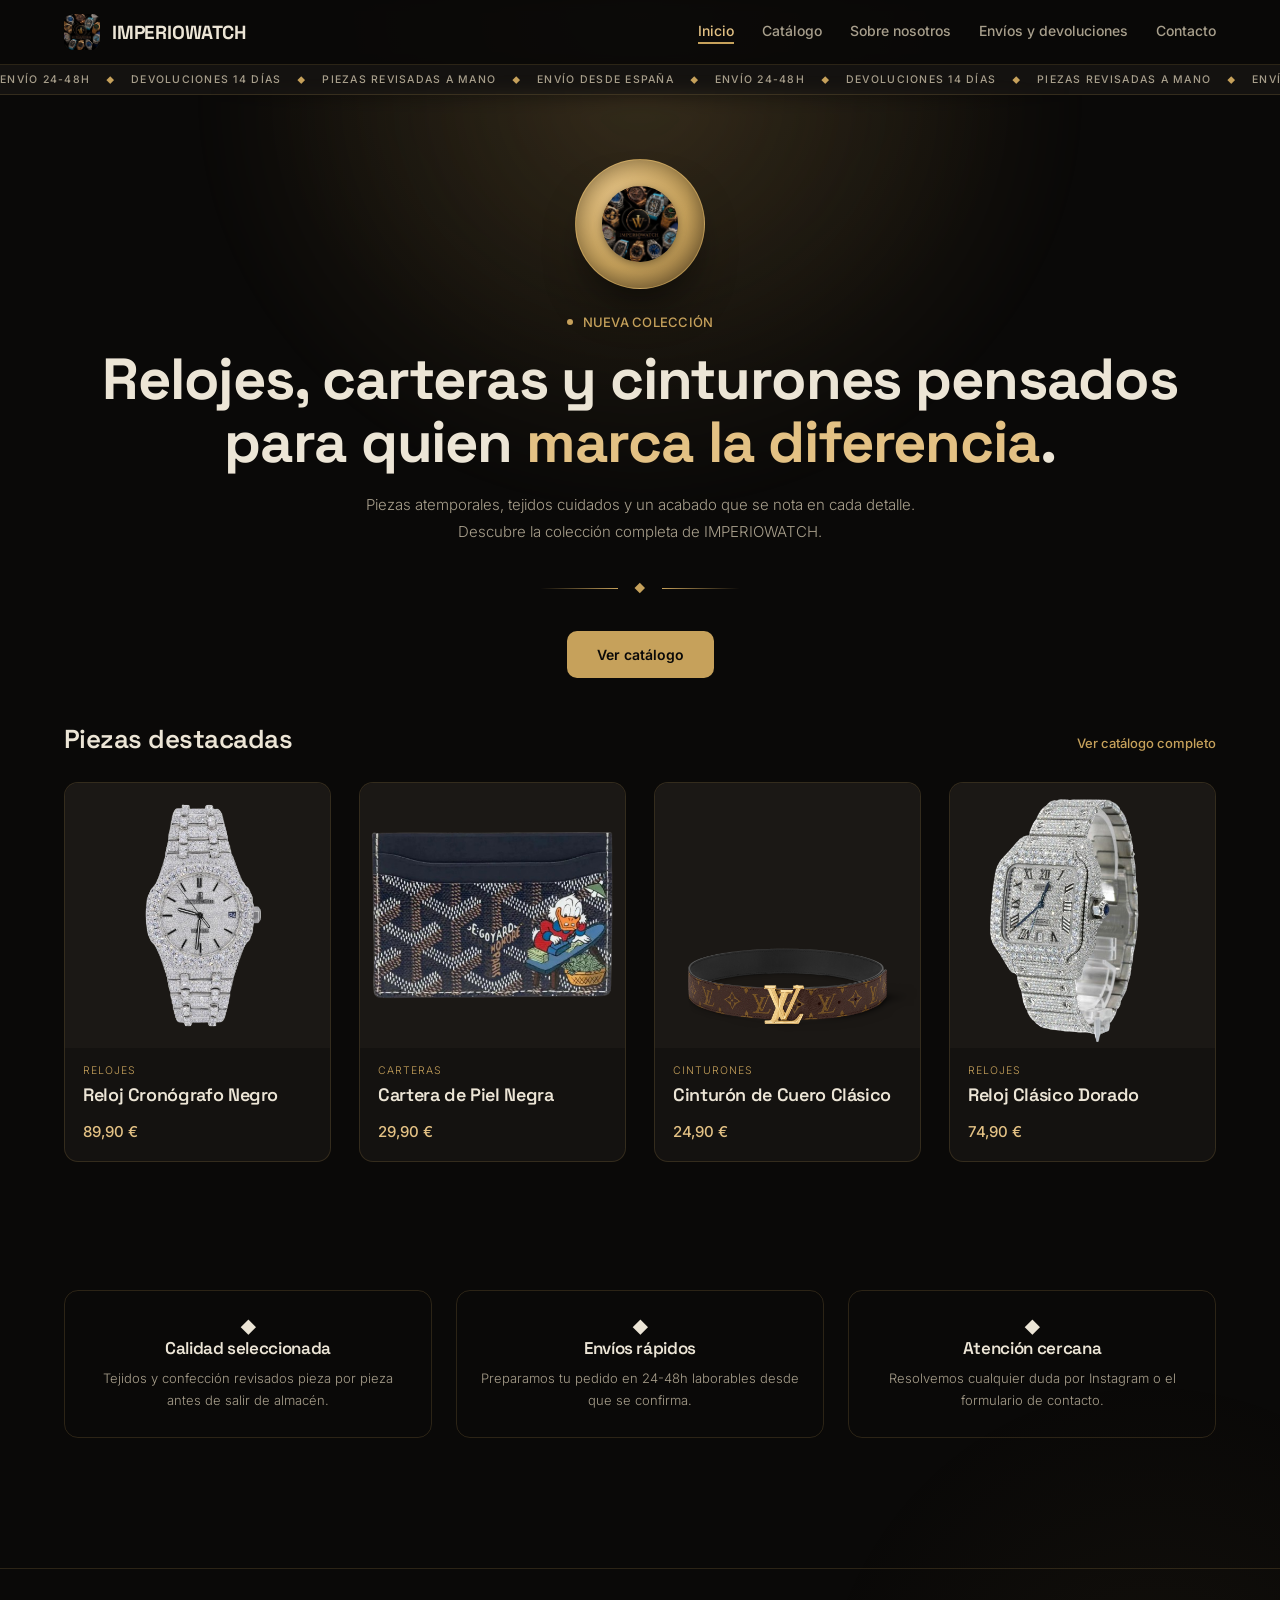
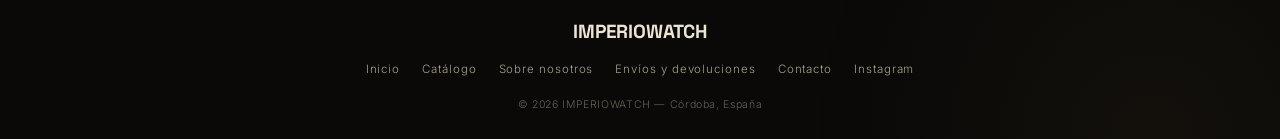
==== index.html @ 1da62429 "Add files via upload" ====
<!DOCTYPE html>
<html lang="es">
<head>
<meta charset="UTF-8">
<meta name="viewport" content="width=device-width, initial-scale=1.0">
<title>IMPERIOWATCH — Relojes, carteras y cinturones con carácter</title>
<link rel="preconnect" href="https://fonts.googleapis.com">
<link rel="preconnect" href="https://fonts.gstatic.com" crossorigin>
<meta name="description" content="IMPERIOWATCH — relojes, carteras y cinturones con carácter. Piezas atemporales y acabados cuidados, envío rápido desde España.">
<meta name="theme-color" content="#0a0908">
<link rel="icon" type="image/jpeg" href="assets/logo.jpeg">
<meta property="og:type" content="website">
<meta property="og:title" content="IMPERIOWATCH — Relojes, carteras y cinturones con carácter">
<meta property="og:description" content="IMPERIOWATCH — relojes, carteras y cinturones con carácter. Piezas atemporales y acabados cuidados, envío rápido desde España.">
<meta property="og:image" content="assets/logo.jpeg">
<meta property="og:locale" content="es_ES">
<link href="https://fonts.googleapis.com/css2?family=Space+Grotesk:wght@400;500;600;700&family=Inter:wght@300;400;500;600;700&display=swap" rel="stylesheet">
<link rel="stylesheet" href="css/style.css">
</head>
<body>

<div id="preloader">
  <div class="logo-intro">
    <div class="ring-wrap">
      <svg viewBox="0 0 100 100"><circle class="ring-bg" cx="50" cy="50" r="46.2"/><circle class="ring-draw" cx="50" cy="50" r="46.2"/></svg>
      <span class="mono">W</span>
    </div>
    <div class="word"><span style="animation-delay:1.00s">I</span><span style="animation-delay:1.03s">M</span><span style="animation-delay:1.07s">P</span><span style="animation-delay:1.10s">E</span><span style="animation-delay:1.14s">R</span><span style="animation-delay:1.17s">I</span><span style="animation-delay:1.21s">O</span><span class="sp"></span><span style="animation-delay:1.24s">W</span><span style="animation-delay:1.28s">A</span><span style="animation-delay:1.31s">T</span><span style="animation-delay:1.35s">C</span><span style="animation-delay:1.38s">H</span></div>
  </div>
  <img class="pl-mark" src="assets/logo.jpeg" alt="">
</div>
<div class="ambient-bg"></div>

<header class="site">
  <div class="nav-wrap">
    <a class="brand" href="index.html"><img src="assets/logo.jpeg" alt="IMPERIOWATCH">IMPERIOWATCH</a>
    <button class="nav-toggle" aria-label="Abrir menú" aria-expanded="false"><span class="bar"></span><span class="bar"></span><span class="bar"></span></button>
    <nav class="main-links">
      <a href="index.html" class="active">Inicio</a>
      <a href="catalogo.html">Catálogo</a>
      <a href="sobre-nosotros.html">Sobre nosotros</a>
      <a href="envios-devoluciones.html">Envíos y devoluciones</a>
      <a href="contacto.html">Contacto</a>
    </nav>
  </div>
</header>
<div class="ticker" aria-hidden="true">
  <div class="ticker-track">
    <span>ENVÍO 24-48H</span><span class="sep">◆</span><span>DEVOLUCIONES 14 DÍAS</span><span class="sep">◆</span><span>PIEZAS REVISADAS A MANO</span><span class="sep">◆</span><span>ENVÍO DESDE ESPAÑA</span><span class="sep">◆</span><span>ENVÍO 24-48H</span><span class="sep">◆</span><span>DEVOLUCIONES 14 DÍAS</span><span class="sep">◆</span><span>PIEZAS REVISADAS A MANO</span><span class="sep">◆</span><span>ENVÍO DESDE ESPAÑA</span><span class="sep">◆</span>
  </div>
</div>

<section class="page-head">
  <div class="hero-glow"></div>
  <div class="coin-stage" aria-hidden="true">
    <div class="coin3d">
      <div class="coin-edge"></div>
      <div class="coin-face coin-front"><img src="assets/logo.jpeg" alt=""></div>
      <div class="coin-face coin-back">◆</div>
    </div>
  </div>
  <span class="eyebrow"><span class="dot"></span>NUEVA COLECCIÓN</span>
  <h1>Relojes, carteras y cinturones pensados para quien <em>marca la diferencia</em>.</h1>
  <p>Piezas atemporales, tejidos cuidados y un acabado que se nota en cada detalle. Descubre la colección completa de IMPERIOWATCH.</p>
  <div class="divider"><div class="l"></div><span class="glyph">◆</span><div class="r"></div></div>
  <a class="btn" href="catalogo.html">Ver catálogo</a>
</section>

<section class="container reveal" style="padding-top:8px;padding-bottom:8px;">
  <div class="section-head">
    <h2>Piezas destacadas</h2>
    <a class="see-all" href="catalogo.html">Ver catálogo completo</a>
  </div>
  <div class="grid" id="grid-destacados"></div>
</section>

<section class="container reveal" style="padding-bottom:90px;">
  <div class="info-cards reveal-stagger">
    <div class="box" data-tilt>
      <div class="icon">◆</div>
      <h3>Calidad seleccionada</h3>
      <p>Tejidos y confección revisados pieza por pieza antes de salir de almacén.</p>
    </div>
    <div class="box" data-tilt>
      <div class="icon">◆</div>
      <h3>Envíos rápidos</h3>
      <p>Preparamos tu pedido en 24-48h laborables desde que se confirma.</p>
    </div>
    <div class="box" data-tilt>
      <div class="icon">◆</div>
      <h3>Atención cercana</h3>
      <p>Resolvemos cualquier duda por Instagram o el formulario de contacto.</p>
    </div>
  </div>
</section>

<footer class="site">
  <div class="f-logo">IMPERIOWATCH</div>
  <div class="f-links">
    <a href="index.html">Inicio</a>
    <a href="catalogo.html">Catálogo</a>
    <a href="sobre-nosotros.html">Sobre nosotros</a>
    <a href="envios-devoluciones.html">Envíos y devoluciones</a>
    <a href="contacto.html">Contacto</a>
    <a href="https://www.instagram.com/imperiowatchesp?igsi=MTRuZHB0anQzMjlsMQ==" target="_blank" rel="noopener">Instagram</a>
  </div>
  <div class="copyright">© 2026 IMPERIOWATCH — Córdoba, España</div>
</footer>

<script src="js/productos.js"></script>
<script src="js/site.js"></script>
</body>
</html>
---- css/style.css ----
:root{
  --void:#0a0908;
  --charcoal:#141210;
  --charcoal-2:#1b1815;
  --hairline:rgba(198,161,91,0.18);
  --bone:#ece5d6;
  --bone-dim:#a89f8c;
  --gold:#c6a15b;
  --gold-bright:#e3c184;
  --bronze:#7c5f31;
}

*{margin:0;padding:0;box-sizing:border-box;}

html{scrollbar-color:var(--bronze) var(--void); scrollbar-width:thin;}

body{
  background:var(--void);
  color:var(--bone);
  font-family:'Inter',sans-serif;
  font-weight:300;
  min-height:100vh;
}

::selection{background:var(--gold);color:var(--void);}
a{color:inherit;text-decoration:none;}
img{max-width:100%;display:block;}

::-webkit-scrollbar{width:9px;}
::-webkit-scrollbar-track{background:var(--void);}
::-webkit-scrollbar-thumb{background:var(--bronze);}
::-webkit-scrollbar-thumb:hover{background:var(--gold);}

h1,h2,h3{font-family:'Space Grotesk',sans-serif;font-weight:600;color:var(--bone);letter-spacing:-0.02em;}
h1 em, h2 em{font-style:normal;color:var(--gold-bright);}

/* ---------- HEADER ---------- */
header.site{
  position:sticky;
  top:0;
  z-index:50;
  background:rgba(10,9,8,0.92);
  backdrop-filter:blur(8px);
  border-bottom:1px solid var(--hairline);
}
.nav-wrap{
  max-width:1200px;
  margin:0 auto;
  display:flex;
  align-items:center;
  justify-content:space-between;
  padding:14px 24px;
  gap:24px;
}
.brand{
  display:flex;
  align-items:center;
  gap:12px;
  font-family:'Space Grotesk',sans-serif;
  font-weight:700;
  font-size:19px;
  letter-spacing:-0.01em;
  color:var(--bone);
}
.brand img{width:36px;height:36px;border-radius:8px;}
nav.main-links{
  display:flex;
  gap:28px;
}
nav.main-links a{
  font-size:14px;
  font-weight:500;
  color:var(--bone-dim);
  padding-bottom:3px;
  border-bottom:1px solid transparent;
  transition:color .25s, border-color .25s;
}
nav.main-links a:hover,
nav.main-links a.active{
  color:var(--gold-bright);
  border-color:var(--gold);
}
.nav-toggle{
  display:none;
  background:none;
  border:1px solid var(--hairline);
  border-radius:9px;
  width:40px;
  height:40px;
  padding:0;
  cursor:pointer;
  flex-direction:column;
  align-items:center;
  justify-content:center;
  gap:5px;
  transition:border-color .25s ease;
}
.nav-toggle:hover{border-color:var(--gold);}
.nav-toggle .bar{
  width:17px;
  height:1.5px;
  background:var(--gold);
  transition:transform .3s cubic-bezier(.2,.8,.3,1), opacity .2s ease;
}
.nav-toggle.open .bar:nth-child(1){transform:translateY(6.5px) rotate(45deg);}
.nav-toggle.open .bar:nth-child(2){opacity:0;}
.nav-toggle.open .bar:nth-child(3){transform:translateY(-6.5px) rotate(-45deg);}
@media (max-width:820px){
  nav.main-links{
    position:absolute;
    top:100%;left:0;right:0;
    background:var(--charcoal);
    flex-direction:column;
    padding:18px 24px;
    gap:16px;
    border-bottom:1px solid var(--hairline);
    display:none;
  }
  nav.main-links.open{display:flex;}
  .nav-toggle{display:flex;}
}

/* ---------- HERO / PAGE HEAD ---------- */
.page-head{
  max-width:1200px;
  margin:0 auto;
  padding:64px 24px 32px;
  text-align:center;
}
.page-head .eyebrow{
  display:inline-flex;
  align-items:center;
  gap:10px;
  font-size:13px;
  font-weight:500;
  letter-spacing:0.02em;
  color:var(--gold);
  margin-bottom:18px;
}
.eyebrow .dot{width:6px;height:6px;border-radius:50%;background:var(--gold);}
.page-head h1{font-size:clamp(34px,5.2vw,58px);line-height:1.08;font-weight:700;}
.page-head p{
  max-width:560px;
  margin:18px auto 0;
  color:var(--bone-dim);
  font-size:15px;
  line-height:1.8;
}

.divider{
  display:flex;
  align-items:center;
  gap:16px;
  margin:36px auto;
  max-width:200px;
}
.divider .l,.divider .r{flex:1;height:1px;}
.divider .l{background:linear-gradient(to left, var(--gold), transparent);}
.divider .r{background:linear-gradient(to right, var(--gold), transparent);}
.divider .glyph{color:var(--gold);font-size:11px;}

/* ---------- CONTAINER ---------- */
.container{max-width:1200px;margin:0 auto;padding:0 24px;}

/* ---------- SECTION HEAD ---------- */
.section-head{
  display:flex;
  align-items:baseline;
  justify-content:space-between;
  gap:16px;
  margin-bottom:26px;
}
.section-head h2{font-size:26px;}
.section-head .see-all{
  font-size:13px;
  font-weight:500;
  color:var(--gold);
  border-bottom:1px solid transparent;
  transition:border-color .25s ease, color .25s ease;
  white-space:nowrap;
}
.section-head .see-all:hover{border-color:var(--gold);color:var(--gold-bright);}
@media (max-width:480px){
  .section-head{flex-direction:column;align-items:flex-start;gap:6px;}
}

/* ---------- FILTER BAR ---------- */
.filters{
  display:flex;
  flex-wrap:wrap;
  gap:10px;
  justify-content:center;
  margin-bottom:44px;
}
.filters button{
  background:transparent;
  border:1px solid var(--hairline);
  color:var(--bone-dim);
  padding:9px 20px;
  border-radius:999px;
  font-size:13px;
  font-family:'Inter',sans-serif;
  font-weight:500;
  cursor:pointer;
  transition:all .25s ease;
}
.filters button:hover{border-color:var(--gold);color:var(--gold-bright);}
.filters button.active{background:var(--gold);border-color:var(--gold);color:var(--void);}

/* ---------- PRODUCT GRID ---------- */
.grid{
  display:grid;
  grid-template-columns:repeat(auto-fill,minmax(240px,1fr));
  gap:28px;
  padding-bottom:80px;
}
.card{
  position:relative;
  background:var(--charcoal);
  border:1px solid var(--hairline);
  border-radius:14px;
  overflow:hidden;
  transition:translate .3s ease, border-color .3s ease;
  display:flex;
  flex-direction:column;
}
.card:hover{translate:0 -4px;border-color:var(--gold);}
.card .thumb{
  width:100%;
  aspect-ratio:1/1;
  background:var(--charcoal-2);
  display:flex;
  align-items:center;
  justify-content:center;
  overflow:hidden;
}
.card .thumb img{width:100%;height:100%;object-fit:cover;}
.card .info{padding:16px 18px 20px;display:flex;flex-direction:column;gap:6px;flex:1;}
.card .cat{font-size:10.5px;letter-spacing:0.1em;color:var(--gold);text-transform:uppercase;}
.card h3{font-size:18px;font-weight:600;font-family:'Space Grotesk',sans-serif;}
.card .price{margin-top:auto;padding-top:10px;font-size:15px;color:var(--gold-bright);font-family:'Inter',sans-serif;font-weight:500;}

/* ---------- BUTTONS ---------- */
.btn{
  display:inline-block;
  background:var(--gold);
  color:var(--void);
  border:none;
  border-radius:10px;
  padding:15px 30px;
  font-size:14px;
  font-family:'Inter',sans-serif;
  font-weight:600;
  cursor:pointer;
  transition:background .3s ease;
}
.btn:hover{background:var(--gold-bright);}
.btn.outline{
  background:transparent;
  border:1px solid var(--gold);
  color:var(--gold-bright);
}
.btn.outline:hover{background:var(--gold);color:var(--void);}

/* ---------- PRODUCT DETAIL ---------- */
.product-view{
  display:grid;
  grid-template-columns:1fr 1fr;
  gap:56px;
  max-width:1100px;
  margin:0 auto;
  padding:40px 24px 90px;
}
.product-view .gallery-main{
  position:relative;
  aspect-ratio:1/1;
  background:var(--charcoal);
  border:1px solid var(--hairline);
  border-radius:16px;
  overflow:hidden;
}
.product-view .gallery-main img{width:100%;height:100%;object-fit:cover;}
.product-view .details .crumb{display:inline-block;font-size:12px;color:var(--bone-dim);margin-bottom:14px;transition:color .25s;}
.product-view .details .crumb:hover{color:var(--gold-bright);}
.product-view .details .cat{font-size:11px;letter-spacing:0.16em;color:var(--gold);text-transform:uppercase;}
.product-view .details h1{font-size:36px;margin-top:10px;font-weight:700;}
.product-view .details .price{font-size:24px;color:var(--gold-bright);margin:18px 0;font-family:'Inter',sans-serif;}
.product-view .details p.desc{color:var(--bone-dim);line-height:1.85;font-size:14.5px;margin-bottom:28px;}
.opt-row{margin-bottom:22px;}
.opt-row label{display:block;font-size:11px;letter-spacing:0.12em;color:var(--bone-dim);text-transform:uppercase;margin-bottom:10px;}
.opt-pills{display:flex;gap:10px;flex-wrap:wrap;}
.opt-pills span{
  border:1px solid var(--hairline);
  border-radius:8px;
  padding:8px 16px;
  font-size:13px;
  font-family:'Inter',sans-serif;
  cursor:pointer;
  transition:all .2s ease;
}
.opt-pills span:hover, .opt-pills span.sel{border-color:var(--gold);color:var(--gold-bright);}
@media (max-width:760px){
  .product-view{grid-template-columns:1fr;gap:32px;}
}

/* ---------- CONTENT PAGES (sobre-nosotros / envios) ---------- */
.content-page{
  max-width:760px;
  margin:0 auto;
  padding:10px 24px 90px;
}
.content-page h2{font-size:24px;margin:38px 0 14px;}
.content-page p{color:var(--bone-dim);line-height:1.9;font-size:15px;margin-bottom:14px;}
.content-page ul{color:var(--bone-dim);line-height:1.9;font-size:15px;padding-left:20px;margin-bottom:14px;}

.info-cards{
  display:grid;
  grid-template-columns:repeat(3,1fr);
  gap:24px;
  margin:40px 0;
}
.info-cards .box{
  border:1px solid var(--hairline);
  border-radius:14px;
  padding:26px 22px;
  text-align:center;
}
.info-cards .box h3{font-size:17px;margin-bottom:8px;font-family:'Space Grotesk',sans-serif;}
.info-cards .box p{font-size:13px;color:var(--bone-dim);line-height:1.7;margin:0;}
@media (max-width:700px){.info-cards{grid-template-columns:1fr;}}

/* ---------- CONTACT ---------- */
.contact-wrap{
  max-width:640px;
  margin:0 auto;
  padding:10px 24px 90px;
}
.contact-wrap form{display:flex;flex-direction:column;gap:16px;}
.contact-wrap input, .contact-wrap textarea{
  background:var(--charcoal);
  border:1px solid var(--hairline);
  border-radius:10px;
  color:var(--bone);
  padding:14px 16px;
  font-family:'Inter',sans-serif;
  font-size:14px;
  outline:none;
  resize:vertical;
}
.contact-wrap input:focus, .contact-wrap textarea:focus{border-color:var(--gold);}
.contact-wrap input::placeholder, .contact-wrap textarea::placeholder{color:var(--bone-dim);}
.contact-links{
  display:flex;
  gap:22px;
  margin-top:34px;
  justify-content:center;
  flex-wrap:wrap;
}
.contact-links a{
  font-size:13px;
  font-weight:500;
  color:var(--bone-dim);
  border:1px solid var(--hairline);
  border-radius:999px;
  padding:10px 22px;
  transition:all .25s ease;
}
.contact-links a:hover{border-color:var(--gold);color:var(--gold-bright);}

/* ---------- TICKER (franja de confianza) ---------- */
.ticker{
  overflow:hidden;
  background:var(--charcoal);
  border-bottom:1px solid var(--hairline);
  white-space:nowrap;
}
.ticker-track{
  display:inline-flex;
  align-items:center;
  gap:16px;
  padding:8px 0;
  width:max-content;
  animation:tickerScroll 26s linear infinite;
  will-change:transform;
}
.ticker-track span{
  font-size:10.5px;
  font-weight:500;
  letter-spacing:0.12em;
  color:var(--bone-dim);
  flex-shrink:0;
}
.ticker-track span.sep{
  color:var(--gold);
  font-size:8px;
}
@keyframes tickerScroll{to{transform:translateX(-50%);}}
@media (prefers-reduced-motion: reduce){
  .ticker-track{animation:none;}
}

/* ---------- FOOTER ---------- */
footer.site{
  border-top:1px solid var(--hairline);
  padding:50px 24px 28px;
  text-align:center;
}
footer.site .f-logo{
  font-family:'Space Grotesk',sans-serif;
  font-weight:700;
  font-size:19px;
  color:var(--bone);
  letter-spacing:-0.01em;
  margin-bottom:18px;
}
footer.site .f-links{
  display:flex;
  gap:22px;
  justify-content:center;
  flex-wrap:wrap;
  margin-bottom:22px;
}
footer.site .f-links a{
  font-size:11.5px;
  letter-spacing:0.08em;
  color:var(--bone-dim);
  transition:color .25s;
}
footer.site .f-links a:hover{color:var(--gold-bright);}
footer.site .copyright{font-size:10.5px;letter-spacing:0.06em;color:var(--bone-dim);opacity:0.6;}

@media (prefers-reduced-motion: reduce){
  *{animation-duration:0.01ms !important; transition-duration:0.01ms !important;}
}
a:focus-visible,button:focus-visible,input:focus-visible,textarea:focus-visible{
  outline:1.5px solid var(--gold);
  outline-offset:3px;
}

/* ================================================
   PREMIUM MOTION LAYER
   ================================================ */

html{scroll-behavior:smooth;}

/* ---- Preloader ---- */
#preloader{
  position:fixed;
  inset:0;
  z-index:999;
  background:var(--void);
  display:flex;
  align-items:center;
  justify-content:center;
  transition:opacity .7s ease, visibility .7s ease;
}
#preloader.hide{opacity:0;visibility:hidden;pointer-events:none;}
#preloader .pl-mark{
  width:64px;height:64px;
  border-radius:50%;
  opacity:0;
  animation:plIn .9s cubic-bezier(.16,.9,.22,1) forwards, plPulse 1.6s ease-in-out .9s infinite;
}
@keyframes plIn{to{opacity:1;transform:scale(1);}}
@keyframes plPulse{
  0%,100%{filter:drop-shadow(0 0 6px rgba(198,161,91,0.25));}
  50%{filter:drop-shadow(0 0 22px rgba(198,161,91,0.55));}
}

/* ---- Ambient background glow (site-wide, subtle, GPU cheap) ---- */
.ambient-bg{
  position:fixed;
  inset:0;
  z-index:0;
  pointer-events:none;
  background:
    radial-gradient(ellipse 55% 40% at 50% 0%, rgba(198,161,91,0.10), transparent 60%),
    radial-gradient(ellipse 45% 35% at 90% 100%, rgba(198,161,91,0.05), transparent 60%);
  animation:ambientBreathe 10s ease-in-out infinite;
}
@keyframes ambientBreathe{0%,100%{opacity:0.6;}50%{opacity:1;}}
body > *:not(.ambient-bg):not(#preloader){position:relative;z-index:1;}

/* ---- Scroll reveal ---- */
.reveal{
  opacity:0;
  transform:translateY(28px);
  transition:opacity .9s cubic-bezier(.16,.8,.24,1), transform .9s cubic-bezier(.16,.8,.24,1);
}
.reveal.in{opacity:1;transform:translateY(0);}
.reveal-stagger > *{
  opacity:0;
  transform:translateY(24px);
  transition:opacity .7s ease, transform .7s ease;
}
.reveal-stagger.in > *{opacity:1;transform:translateY(0);}

/* ---- Hero entrance (page-head) ---- */
.page-head .eyebrow{opacity:0;animation:fadeUpMotion .8s ease .1s forwards;}
.page-head h1{opacity:0;animation:fadeUpMotion .9s ease .28s forwards;}
.page-head p{opacity:0;animation:fadeUpMotion .9s ease .46s forwards;}
.page-head .divider{opacity:0;animation:fadeUpMotion .9s ease .62s forwards;}
.page-head .btn{opacity:0;animation:fadeUpMotion .9s ease .76s forwards;}
@keyframes fadeUpMotion{from{opacity:0;transform:translateY(18px);}to{opacity:1;transform:translateY(0);}}

.brand img{transition:transform .6s cubic-bezier(.16,.8,.3,1);}
.brand:hover img{transform:rotate(8deg) scale(1.06);}

/* ---- Magnetic / shine buttons ---- */
.btn{
  position:relative;
  overflow:hidden;
  transition:background .3s ease, transform .35s cubic-bezier(.2,.8,.3,1), box-shadow .35s ease;
}
.btn::before{
  content:'';
  position:absolute;
  top:0;left:-120%;
  width:60%;height:100%;
  background:linear-gradient(115deg, transparent, rgba(255,255,255,0.55), transparent);
  transform:skewX(-18deg);
  transition:left .65s ease;
}
.btn:hover::before{left:130%;}
.btn:hover{transform:translateY(-3px);box-shadow:0 12px 28px -8px rgba(198,161,91,0.45);}
.btn.outline:hover{box-shadow:0 12px 28px -10px rgba(198,161,91,0.3);}
.btn:active{transform:translateY(0);box-shadow:0 3px 10px -4px rgba(198,161,91,0.4);transition:transform .08s ease, box-shadow .08s ease;}

/* ---- Nav underline sweep ---- */
nav.main-links a{position:relative;}
nav.main-links a::after{
  content:'';
  position:absolute;
  left:0;bottom:-2px;
  width:0;height:1px;
  background:var(--gold);
  transition:width .35s cubic-bezier(.2,.8,.3,1);
}
nav.main-links a:hover::after,
nav.main-links a.active::after{width:100%;}

/* ---- Card lift + image zoom ---- */
.card{
  transition:translate .5s cubic-bezier(.16,.8,.24,1), transform .5s cubic-bezier(.16,.8,.24,1), border-color .4s ease, box-shadow .5s ease;
  opacity:0;
  translate:0 20px;
  animation:cardIn .6s cubic-bezier(.16,.8,.24,1) forwards;
}
@keyframes cardIn{to{opacity:1;translate:0 0;}}
.grid .card:nth-child(1){animation-delay:.05s;}
.grid .card:nth-child(2){animation-delay:.1s;}
.grid .card:nth-child(3){animation-delay:.15s;}
.grid .card:nth-child(4){animation-delay:.2s;}
.grid .card:nth-child(5){animation-delay:.25s;}
.grid .card:nth-child(6){animation-delay:.3s;}
.grid .card:nth-child(n+7){animation-delay:.35s;}
.card:hover{
  translate:0 -8px;
  border-color:var(--gold);
  box-shadow:0 24px 48px -20px rgba(0,0,0,0.6), 0 0 0 1px rgba(198,161,91,0.15);
}
.card .thumb{overflow:hidden;}
.card .thumb img{transition:transform .7s cubic-bezier(.16,.8,.24,1), filter .5s ease;}
.card:hover .thumb img{transform:scale(1.08);filter:brightness(1.05);}
.card h3 a{transition:color .3s ease;}
.card:hover h3 a{color:var(--gold-bright);}

/* ---- Filter buttons ---- */
.filters button{transition:all .3s cubic-bezier(.2,.8,.3,1), transform .2s ease;}
.filters button:active{transform:scale(0.94);}
.filters button.active{box-shadow:0 6px 18px -6px rgba(198,161,91,0.5);}

/* ---- Product detail entrance ---- */
.product-view .gallery-main{
  opacity:0;scale:0.96;
  animation:zoomIn .8s cubic-bezier(.16,.8,.24,1) forwards;
}
.product-view .gallery-main img{transition:transform .8s cubic-bezier(.16,.8,.24,1);}
.product-view .gallery-main:hover img{transform:scale(1.06);}
.product-view .details > *{opacity:0;transform:translateY(16px);animation:fadeUpMotion .7s ease forwards;}
.product-view .details .cat{animation-delay:.15s;}
.product-view .details h1{animation-delay:.25s;}
.product-view .details .price{animation-delay:.35s;}
.product-view .details .desc{animation-delay:.45s;}
.product-view .details .opt-row{animation-delay:.55s;}
.product-view .details .btn{animation-delay:.65s;}
@keyframes zoomIn{from{opacity:0;scale:0.96;}to{opacity:1;scale:1;}}

.opt-pills span{transition:all .25s cubic-bezier(.2,.8,.3,1);}
.opt-pills span:hover{transform:translateY(-2px);}

/* ---- Info card hover ---- */
.info-cards .box{position:relative;transition:translate .45s cubic-bezier(.16,.8,.24,1), border-color .35s ease, background .35s ease;}
.info-cards .box:hover{translate:0 -6px;border-color:var(--gold);background:var(--charcoal);}
.info-cards .box .icon{transition:transform .5s cubic-bezier(.34,1.4,.64,1);}
.info-cards .box:hover .icon{transform:scale(1.2) rotate(10deg);}

/* ---- Footer link hover ---- */
footer.site .f-links a{position:relative;}
footer.site .f-links a::after{
  content:'';position:absolute;left:0;bottom:-3px;width:0;height:1px;background:var(--gold-bright);
  transition:width .3s ease;
}
footer.site .f-links a:hover::after{width:100%;}

@media (prefers-reduced-motion: reduce){
  html{scroll-behavior:auto;}
  #preloader{display:none;}
  .reveal, .reveal-stagger > *, .page-head *, .product-view *{opacity:1 !important;transform:none !important;animation:none !important;}
}

/* ================================================
   LOGO INTRO (animated brand mark, first visit)
   ================================================ */
#preloader.full-intro .pl-mark{display:none;}
.logo-intro{
  display:flex;
  flex-direction:column;
  align-items:center;
  gap:22px;
}
.logo-intro .ring-wrap{
  position:relative;
  width:104px;
  height:104px;
  display:flex;
  align-items:center;
  justify-content:center;
}
.logo-intro svg{position:absolute;inset:0;width:100%;height:100%;overflow:visible;}
.logo-intro .ring-bg{
  fill:none;
  stroke:var(--hairline);
  stroke-width:1.5;
}
.logo-intro .ring-draw{
  fill:none;
  stroke:var(--gold);
  stroke-width:1.5;
  stroke-linecap:round;
  stroke-dasharray:290;
  stroke-dashoffset:290;
  transform-origin:50% 50%;
  transform:rotate(-90deg);
  animation:ringDraw 1.3s cubic-bezier(.4,0,.2,1) .15s forwards;
  filter:drop-shadow(0 0 6px rgba(198,161,91,0.5));
}
@keyframes ringDraw{to{stroke-dashoffset:0;}}
.logo-intro .mono{
  font-family:'Space Grotesk',sans-serif;
  font-weight:700;
  font-size:34px;
  color:var(--gold-bright);
  opacity:0;
  letter-spacing:-0.02em;
  animation:monoIn .7s cubic-bezier(.16,.8,.24,1) .9s forwards;
}
@keyframes monoIn{from{opacity:0;transform:scale(.6);}to{opacity:1;transform:scale(1);}}
.logo-intro .word{
  display:flex;
  font-family:'Space Grotesk',sans-serif;
  font-weight:600;
  font-size:15px;
  letter-spacing:0.28em;
  color:var(--bone);
}
.logo-intro .word span{
  opacity:0;
  transform:translateY(10px);
  animation:letterIn .5s ease forwards;
}
.logo-intro .word span.sp{letter-spacing:0.28em;width:8px;}
#preloader.hide .logo-intro{transition:opacity .4s ease;opacity:0;}

/* ---- Quick preloader (returning navigation within session) ---- */
#preloader.quick .logo-intro{display:none;}
#preloader.quick .pl-mark{display:block;}

/* ---- Preloader silencioso en navegación interna (sin parpadeo de logo) ---- */
#preloader.skip{transition:opacity .18s ease, visibility .18s ease;}
#preloader.skip .logo-intro,
#preloader.skip .pl-mark{display:none;}

/* ---- Cross-page fade transition ---- */
body.page-leaving{
  animation:pageLeave .32s ease forwards;
}
@keyframes pageLeave{to{opacity:0;transform:translateY(-6px);}}
body{animation:pageEnter .45s cubic-bezier(.16,.8,.24,1) both;}
@keyframes pageEnter{from{opacity:0;transform:translateY(10px) scale(.99);}to{opacity:1;transform:translateY(0) scale(1);}}

@media (prefers-reduced-motion: reduce){
  .logo-intro *{animation:none !important;opacity:1 !important;transform:none !important;}
  body{animation:none !important;}
}

/* ================================================
   CAPA 3D — medallón giratorio + tilt interactivo
   ================================================ */

/* ---- Medallón 3D del hero (momento destacado, único) ---- */
.coin-stage{
  width:130px;
  height:130px;
  margin:0 auto 20px;
  perspective:1000px;
}
.coin3d{
  position:relative;
  width:100%;
  height:100%;
  transform-style:preserve-3d;
  animation:coinSpin 11s linear infinite, coinBob 4.5s ease-in-out infinite;
}
.coin-face{
  position:absolute;
  inset:0;
  border-radius:50%;
  display:flex;
  align-items:center;
  justify-content:center;
  backface-visibility:hidden;
  border:1px solid rgba(198,161,91,0.5);
  box-shadow:0 26px 46px -18px rgba(0,0,0,0.75), inset 0 0 22px rgba(0,0,0,0.4);
}
.coin-front{background:radial-gradient(circle at 34% 30%, var(--gold-bright), var(--gold) 55%, var(--bronze) 100%);}
.coin-front img{
  width:60%;
  height:60%;
  object-fit:cover;
  border-radius:50%;
  box-shadow:inset 0 0 0 2px rgba(10,9,8,0.5), 0 2px 8px rgba(0,0,0,0.4);
}
.coin-back{
  background:radial-gradient(circle at 65% 68%, var(--gold-bright), var(--bronze) 72%);
  transform:rotateY(180deg);
  font-size:30px;
  color:var(--void);
  opacity:0.75;
}
.coin-edge{
  position:absolute;
  inset:7%;
  border-radius:50%;
  transform:translateZ(-5px);
  background:conic-gradient(from 0deg, var(--bronze), var(--gold), var(--gold-bright), var(--gold), var(--bronze), var(--gold), var(--gold-bright), var(--bronze));
  filter:blur(0.4px);
}
@keyframes coinSpin{to{transform:rotateY(360deg);}}
@keyframes coinBob{0%,100%{translate:0 0;}50%{translate:0 -9px;}}
@media (max-width:600px){.coin-stage{width:98px;height:98px;margin-bottom:14px;}}

/* ---- Tilt 3D interactivo (se activa con el puntero via JS) ---- */
[data-tilt]{
  --rx:0deg;
  --ry:0deg;
  --mx:50%;
  --my:50%;
}
.card[data-tilt]{
  transform:perspective(900px) rotateX(var(--rx)) rotateY(var(--ry));
}
.card[data-tilt].tilting{transition:transform .08s linear;}
.card[data-tilt]::after{
  content:'';
  position:absolute;
  inset:0;
  background:radial-gradient(circle at var(--mx) var(--my), rgba(255,255,255,0.14), transparent 45%);
  opacity:0;
  transition:opacity .3s ease;
  pointer-events:none;
  z-index:2;
}
.card[data-tilt].tilting::after{opacity:1;}

.info-cards .box[data-tilt]{
  transform:perspective(800px) rotateX(var(--rx)) rotateY(var(--ry));
}
.info-cards .box[data-tilt].tilting{transition:transform .08s linear;}

.product-view .gallery-main[data-tilt]{
  transform:perspective(1000px) rotateX(var(--rx)) rotateY(var(--ry));
}
.product-view .gallery-main[data-tilt].tilting{transition:transform .08s linear;}
.product-view .gallery-main[data-tilt]::after{
  content:'';
  position:absolute;
  inset:0;
  background:radial-gradient(circle at var(--mx) var(--my), rgba(255,255,255,0.12), transparent 50%);
  opacity:0;
  transition:opacity .3s ease;
  pointer-events:none;
}
.product-view .gallery-main[data-tilt].tilting::after{opacity:1;}

@media (hover:none){
  .coin3d{animation-play-state:running;}
}
@media (prefers-reduced-motion: reduce){
  .coin3d{animation:none;}
  [data-tilt]{transform:none !important;}
}

/* ---- Hero visual polish (home) ---- */
.hero-glow{
  position:absolute;
  left:50%;top:0;
  transform:translateX(-50%);
  width:min(900px,90vw);
  height:420px;
  pointer-events:none;
  z-index:-1;
  background:radial-gradient(ellipse at 50% 0%, rgba(198,161,91,0.16), transparent 70%);
  filter:blur(10px);
}
.page-head{position:relative;}
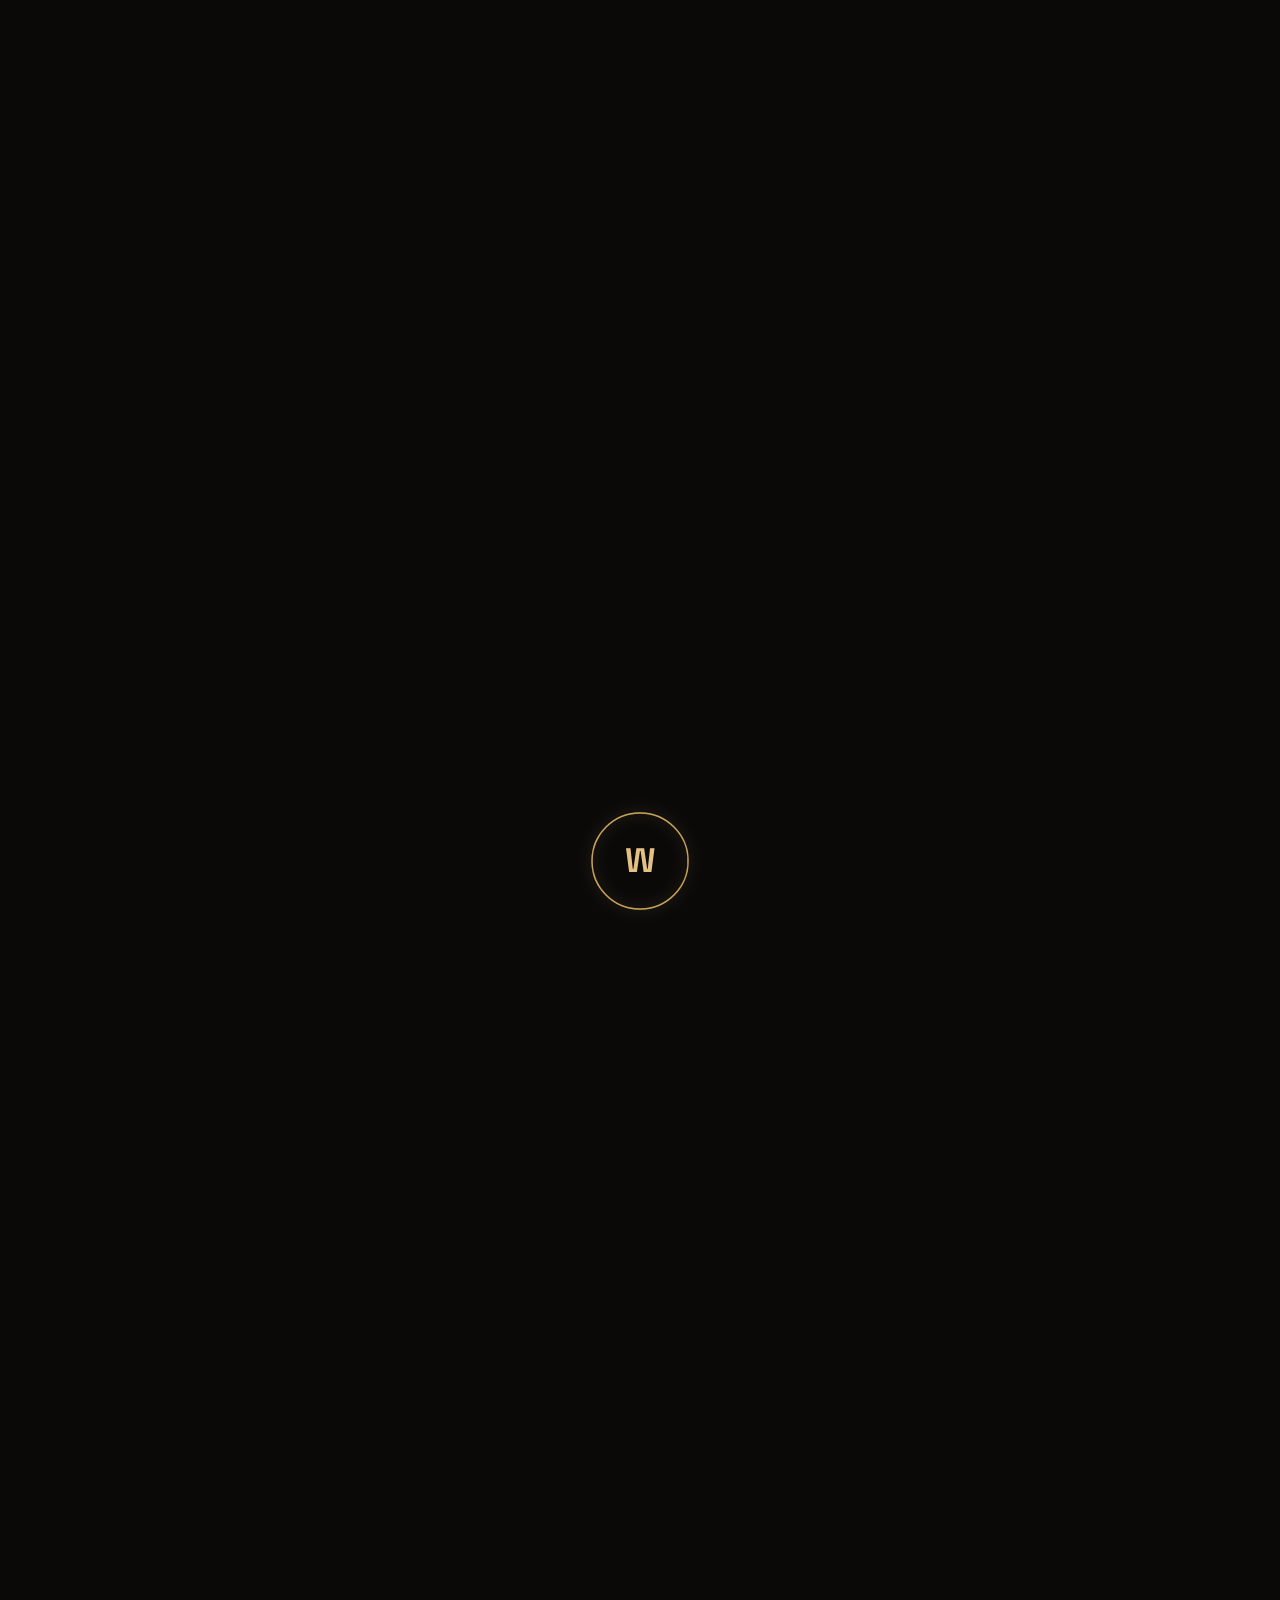
==== commit f96ed0c7: "Update index.html" ====
--- a/index.html
+++ b/index.html
@@ -3,15 +3,15 @@
 <head>
 <meta charset="UTF-8">
 <meta name="viewport" content="width=device-width, initial-scale=1.0">
-<title>IMPERIOWATCH — Relojes, carteras y cinturones con carácter</title>
+<title>IMPERIOWATCH — Accesorios con carácter</title>
 <link rel="preconnect" href="https://fonts.googleapis.com">
 <link rel="preconnect" href="https://fonts.gstatic.com" crossorigin>
-<meta name="description" content="IMPERIOWATCH — relojes, carteras y cinturones con carácter. Piezas atemporales y acabados cuidados, envío rápido desde España.">
+<meta name="description" content="IMPERIOWATCH — Accesorios con carácter. Piezas atemporales y acabados cuidados, envío rápido desde España.">
 <meta name="theme-color" content="#0a0908">
 <link rel="icon" type="image/jpeg" href="assets/logo.jpeg">
 <meta property="og:type" content="website">
-<meta property="og:title" content="IMPERIOWATCH — Relojes, carteras y cinturones con carácter">
-<meta property="og:description" content="IMPERIOWATCH — relojes, carteras y cinturones con carácter. Piezas atemporales y acabados cuidados, envío rápido desde España.">
+<meta property="og:title" content="IMPERIOWATCH — Accesorios con carácter">
+<meta property="og:description" content="IMPERIOWATCH — Accesorios con carácter. Piezas atemporales y acabados cuidados, envío rápido desde España.">
 <meta property="og:image" content="assets/logo.jpeg">
 <meta property="og:locale" content="es_ES">
 <link href="https://fonts.googleapis.com/css2?family=Space+Grotesk:wght@400;500;600;700&family=Inter:wght@300;400;500;600;700&display=swap" rel="stylesheet">
@@ -60,7 +60,7 @@
     </div>
   </div>
   <span class="eyebrow"><span class="dot"></span>NUEVA COLECCIÓN</span>
-  <h1>Relojes, carteras y cinturones pensados para quien <em>marca la diferencia</em>.</h1>
+  <h1>Accesorios pensados para quien <em>marca la diferencia</em>.</h1>
   <p>Piezas atemporales, tejidos cuidados y un acabado que se nota en cada detalle. Descubre la colección completa de IMPERIOWATCH.</p>
   <div class="divider"><div class="l"></div><span class="glyph">◆</span><div class="r"></div></div>
   <a class="btn" href="catalogo.html">Ver catálogo</a>
--- a/css/style.css
+++ b/css/style.css
@@ -479,7 +479,7 @@
   animation:ambientBreathe 10s ease-in-out infinite;
 }
 @keyframes ambientBreathe{0%,100%{opacity:0.6;}50%{opacity:1;}}
-body > *:not(.ambient-bg):not(#preloader){position:relative;z-index:1;}
+body > *:not(.ambient-bg):not(#preloader):not(header.site){position:relative;z-index:1;}
 
 /* ---- Scroll reveal ---- */
 .reveal{
@@ -814,3 +814,47 @@
   filter:blur(10px);
 }
 .page-head{position:relative;}
+
+/* ================= FASE 1 — PEDIDO / INSTAGRAM ================= */
+.purchase-box{margin-top:28px;display:flex;flex-direction:column;gap:11px;max-width:440px;}
+.purchase-note{font-size:11px;letter-spacing:.08em;text-transform:uppercase;color:var(--bone-dim);display:flex;align-items:center;gap:8px;margin-bottom:4px;}
+.purchase-dot{width:7px;height:7px;border-radius:50%;background:var(--gold);box-shadow:0 0 12px rgba(198,161,91,.45);}
+.instagram-btn{display:flex;align-items:center;justify-content:center;gap:12px;background:var(--gold);color:#0b0907;border-color:var(--gold);font-weight:700;}
+.instagram-btn span{font-size:17px;line-height:1;}
+.instagram-btn:hover{color:#0b0907;}
+.order-page{max-width:1180px;margin:0 auto;padding:105px 28px 100px;}
+.order-head{max-width:760px;margin-bottom:46px;}
+.order-head h1{font-size:clamp(40px,6vw,72px);line-height:1;margin:14px 0 18px;}
+.order-head p{color:var(--bone-dim);font-size:15px;line-height:1.8;max-width:650px;}
+.order-layout{display:grid;grid-template-columns:minmax(300px,.82fr) minmax(420px,1.18fr);gap:24px;align-items:start;}
+.order-card{border:1px solid rgba(198,161,91,.18);background:rgba(16,13,11,.74);padding:30px;box-shadow:0 18px 60px rgba(0,0,0,.18);}
+.order-product-info{display:grid;grid-template-columns:110px 1fr;gap:20px;align-items:center;margin:20px 0 26px;}
+.order-product-info img{width:110px;height:125px;object-fit:cover;border:1px solid rgba(198,161,91,.18);background:#151210;}
+.order-product-info .cat{font-size:10px;letter-spacing:.14em;color:var(--gold);text-transform:uppercase;}
+.order-product-info h2{font-size:22px;margin:7px 0 7px;}
+.order-product-info p{font-size:13px;color:var(--bone-dim);margin:0 0 12px;}
+.order-product-info strong{font-size:19px;color:var(--gold-bright);}
+.cod-box{border-top:1px solid rgba(198,161,91,.18);padding-top:20px;display:flex;flex-direction:column;gap:7px;}
+.cod-box strong{font-size:14px;}
+.cod-box span{font-size:12px;color:var(--bone-dim);line-height:1.6;}
+.order-form{display:flex;flex-direction:column;gap:20px;}
+.form-grid{display:grid;grid-template-columns:1fr 1fr;gap:16px;}
+.order-form label{display:flex;flex-direction:column;gap:8px;color:var(--bone-dim);font-size:11px;letter-spacing:.08em;text-transform:uppercase;}
+.order-form label.full{grid-column:1/-1;}
+.order-form input{width:100%;box-sizing:border-box;border:1px solid rgba(198,161,91,.18);background:#0e0c0a;color:var(--bone);padding:13px 14px;font:500 14px 'Inter',sans-serif;outline:none;transition:border-color .25s,box-shadow .25s;}
+.order-form input:focus{border-color:var(--gold);box-shadow:0 0 0 3px rgba(198,161,91,.08);}
+.check-line{flex-direction:row!important;align-items:flex-start;gap:10px!important;text-transform:none!important;letter-spacing:0!important;line-height:1.5;font-size:12px!important;}
+.check-line input{width:16px;height:16px;margin-top:1px;accent-color:var(--gold);flex:0 0 auto;}
+.form-error{margin:-7px 0 0;color:#e4a6a6;font-size:12px;min-height:16px;}
+.form-help{margin:0;color:var(--bone-dim);font-size:11px;line-height:1.65;text-align:center;}
+.order-form .btn{width:100%;box-sizing:border-box;}
+.order-success{text-align:center;padding:20px 10px 8px;}
+.order-success[hidden]{display:none;}
+.success-icon{width:54px;height:54px;border:1px solid var(--gold);border-radius:50%;display:grid;place-items:center;margin:0 auto 22px;color:var(--gold-bright);font-size:24px;}
+.order-success h2{font-size:32px;margin:12px 0;}
+.order-success p{color:var(--bone-dim);line-height:1.75;font-size:13px;max-width:520px;margin:0 auto 24px;}
+.order-success .btn{width:100%;box-sizing:border-box;margin-top:10px;}
+@media(max-width:820px){.order-layout{grid-template-columns:1fr}.order-page{padding-top:80px}.order-card{padding:24px}}
+@media(max-width:560px){.form-grid{grid-template-columns:1fr}.order-form label.full{grid-column:auto}.order-product-info{grid-template-columns:88px 1fr}.order-product-info img{width:88px;height:105px}.order-head{margin-bottom:32px}}
+
+.payment-banner{max-width:780px;margin:0 auto 50px;padding:28px;border:1px solid rgba(198,161,91,.18);background:rgba(16,13,11,.58);}.payment-banner h2{font-size:28px;margin:12px 0 8px}.payment-banner p{color:var(--bone-dim);line-height:1.7;font-size:14px;margin:0}
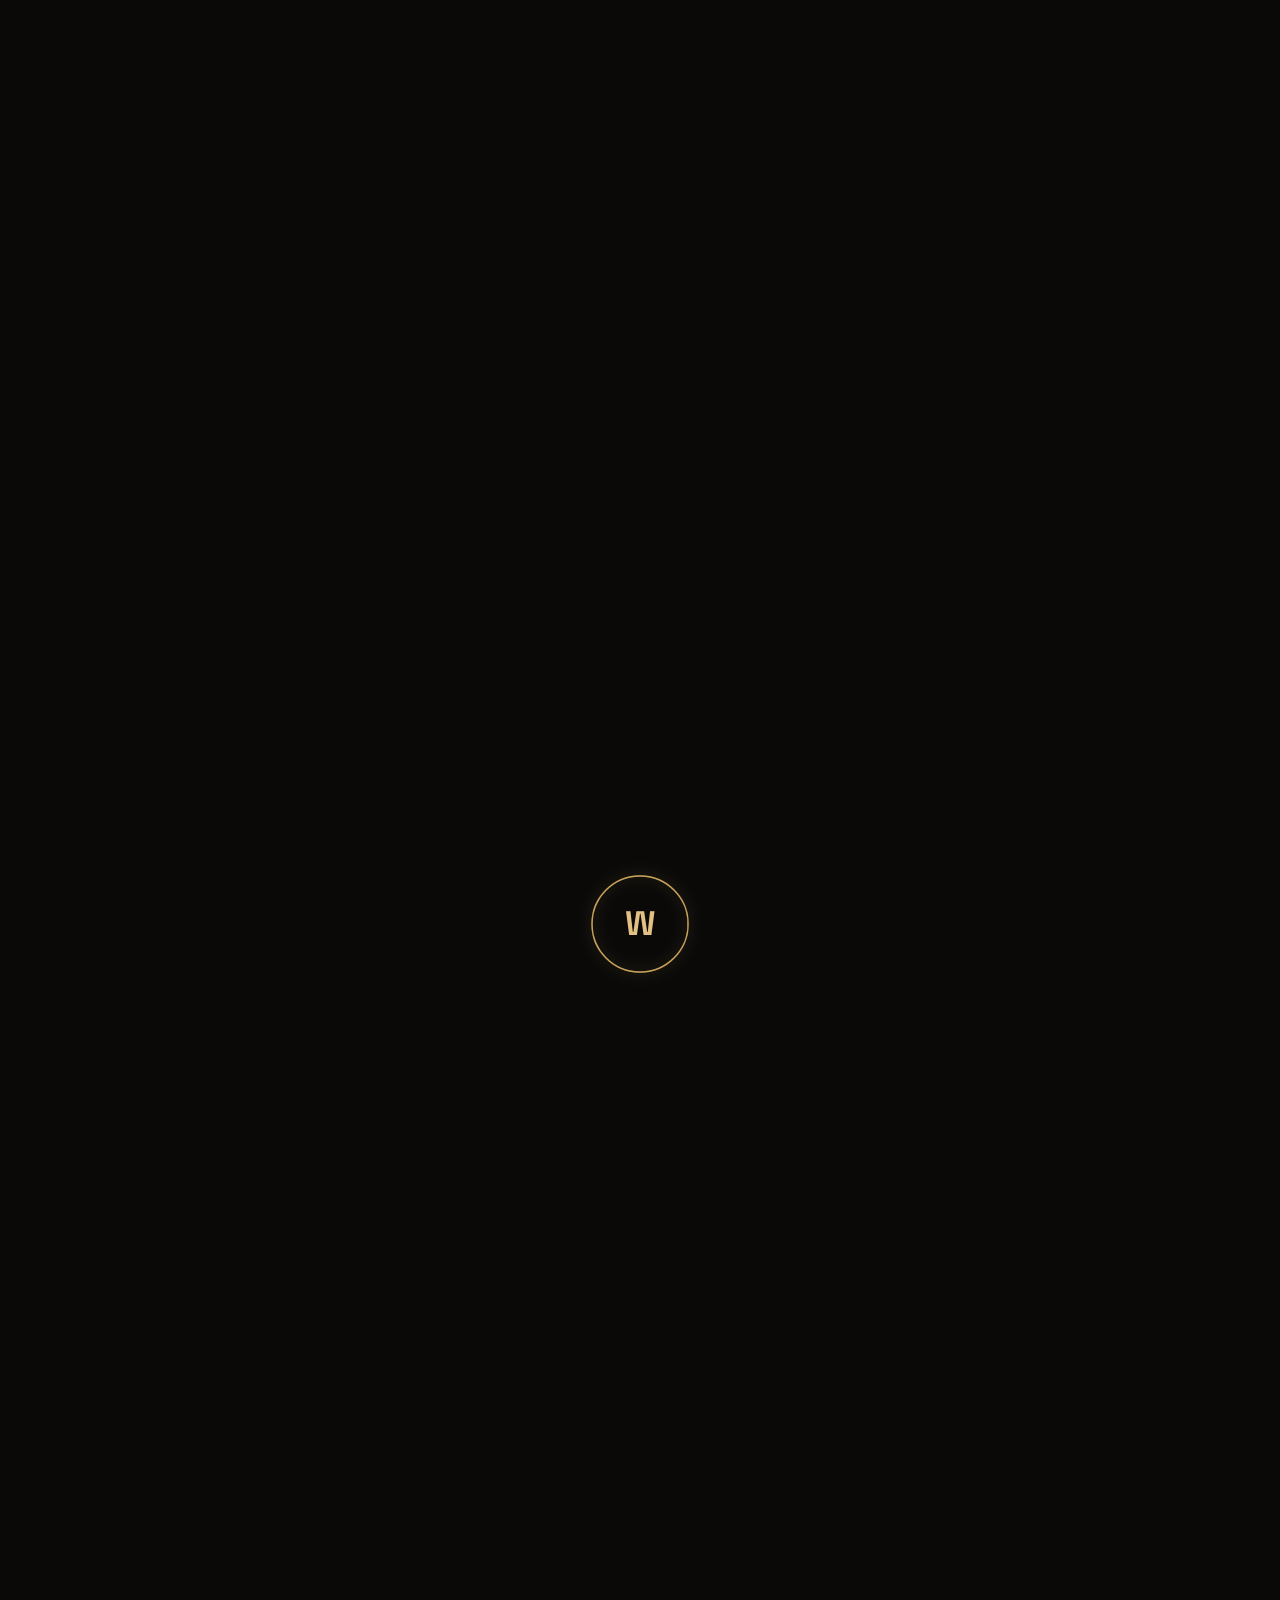
==== commit 79cf1ee1: "Add files via upload" ====
--- a/index.html
+++ b/index.html
@@ -61,7 +61,13 @@
   </div>
   <span class="eyebrow"><span class="dot"></span>NUEVA COLECCIÓN</span>
   <h1>Accesorios pensados para quien <em>marca la diferencia</em>.</h1>
-  <p>Piezas atemporales, tejidos cuidados y un acabado que se nota en cada detalle. Descubre la colección completa de IMPERIOWATCH.</p>
+  <p>Lanzamos nuestras piezas en cantidades limitadas y en momentos concretos. 
+    Cada drop está pensado para ofrecer productos exclusivos, evitando que estén disponibles de forma permanente.
+    Cuando se agota un drop, puede que no vuelva. Por eso, cada lanzamiento es una oportunidad única para conseguir una pieza de IMPERIOWATCH.
+  </p>
+  <p>
+    Descubre la colección completa aquí abajo.
+  </p>
   <div class="divider"><div class="l"></div><span class="glyph">◆</span><div class="r"></div></div>
   <a class="btn" href="catalogo.html">Ver catálogo</a>
 </section>
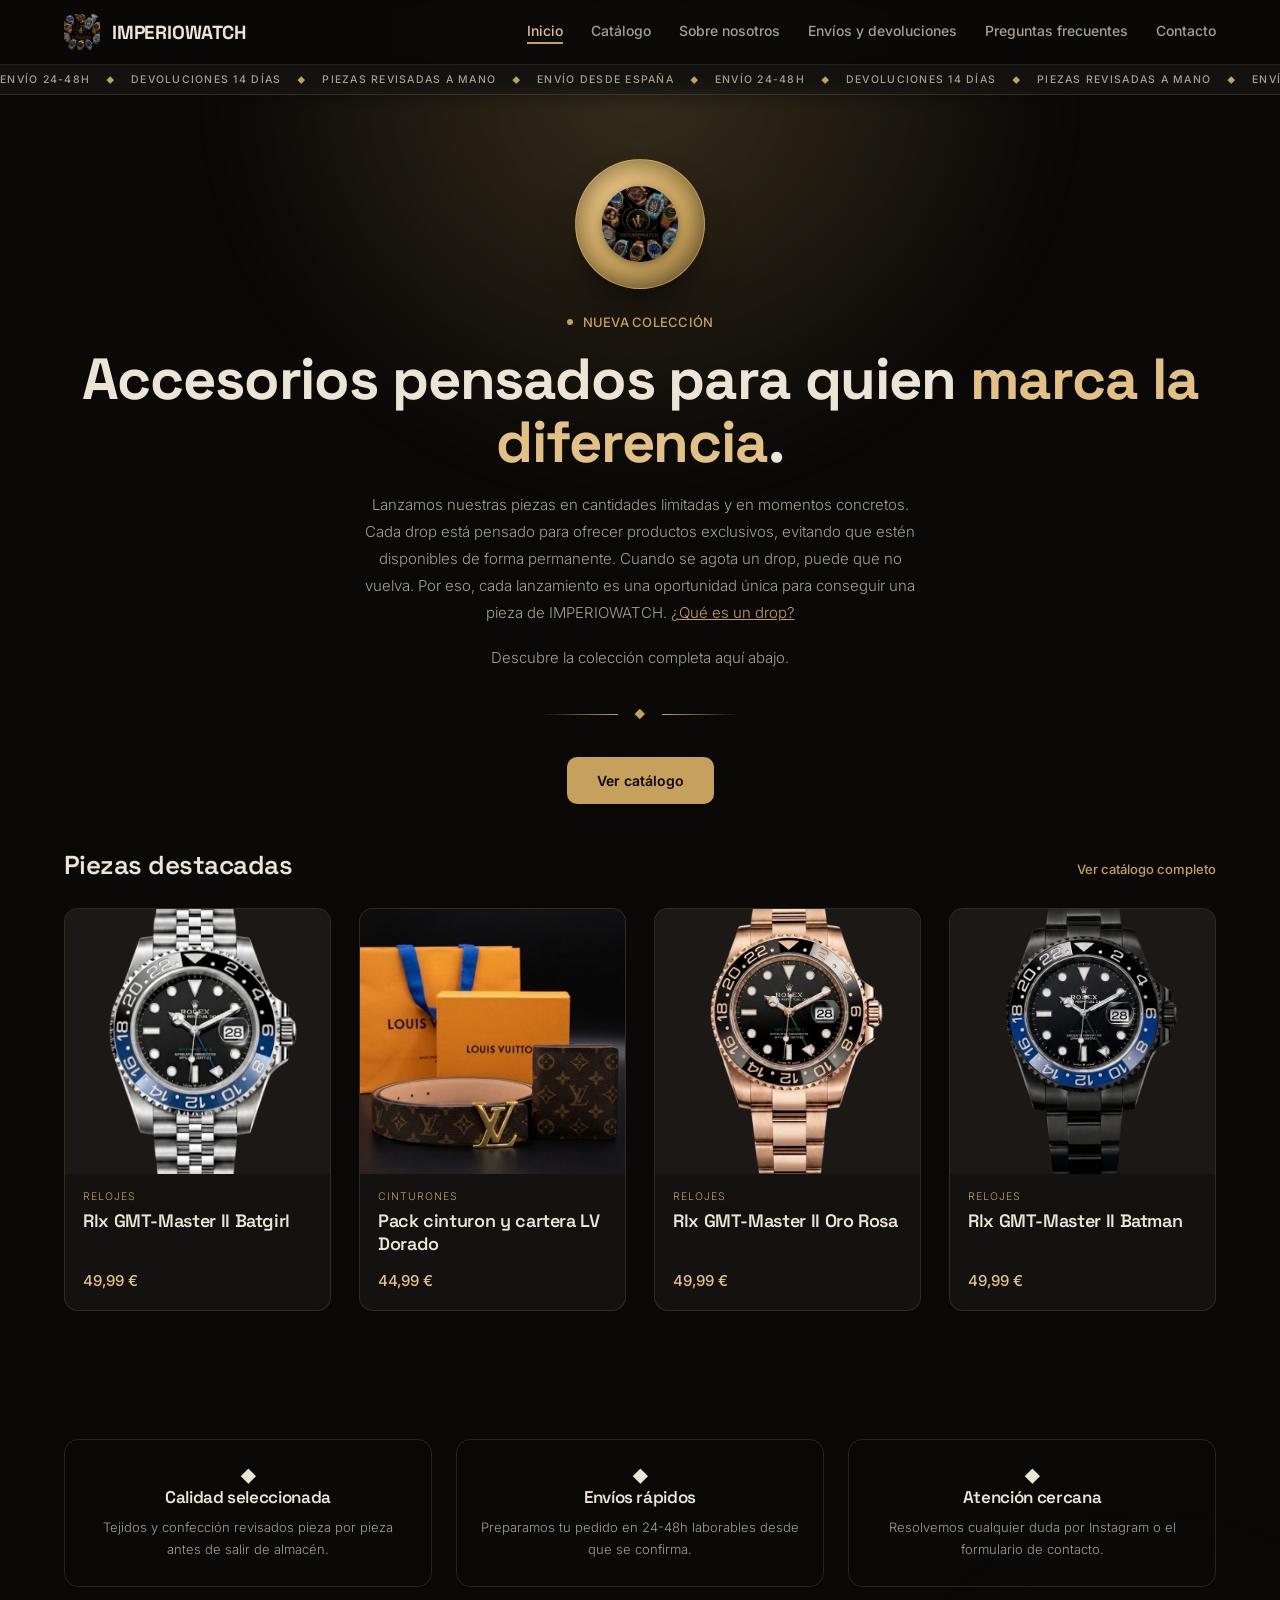
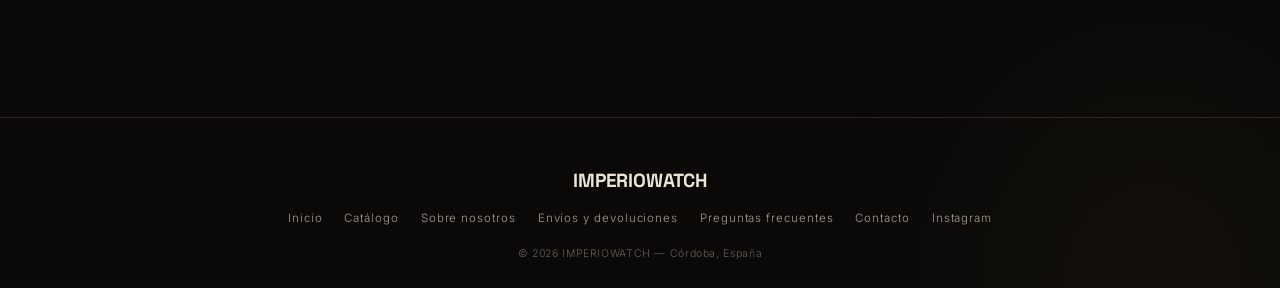
==== commit fbb15830: "Add files via upload" ====
--- a/index.html
+++ b/index.html
@@ -40,6 +40,7 @@
       <a href="catalogo.html">Catálogo</a>
       <a href="sobre-nosotros.html">Sobre nosotros</a>
       <a href="envios-devoluciones.html">Envíos y devoluciones</a>
+      <a href="preguntas-frecuentes.html">Preguntas frecuentes</a>
       <a href="contacto.html">Contacto</a>
     </nav>
   </div>
@@ -64,6 +65,7 @@
   <p>Lanzamos nuestras piezas en cantidades limitadas y en momentos concretos. 
     Cada drop está pensado para ofrecer productos exclusivos, evitando que estén disponibles de forma permanente.
     Cuando se agota un drop, puede que no vuelva. Por eso, cada lanzamiento es una oportunidad única para conseguir una pieza de IMPERIOWATCH.
+    <a href="preguntas-frecuentes.html#que-es-un-drop" style="color:#c6a15b;text-decoration:underline;">¿Qué es un drop?</a>
   </p>
   <p>
     Descubre la colección completa aquí abajo.
@@ -107,6 +109,7 @@
     <a href="catalogo.html">Catálogo</a>
     <a href="sobre-nosotros.html">Sobre nosotros</a>
     <a href="envios-devoluciones.html">Envíos y devoluciones</a>
+      <a href="preguntas-frecuentes.html">Preguntas frecuentes</a>
     <a href="contacto.html">Contacto</a>
     <a href="https://www.instagram.com/imperiowatchesp?igsi=MTRuZHB0anQzMjlsMQ==" target="_blank" rel="noopener">Instagram</a>
   </div>
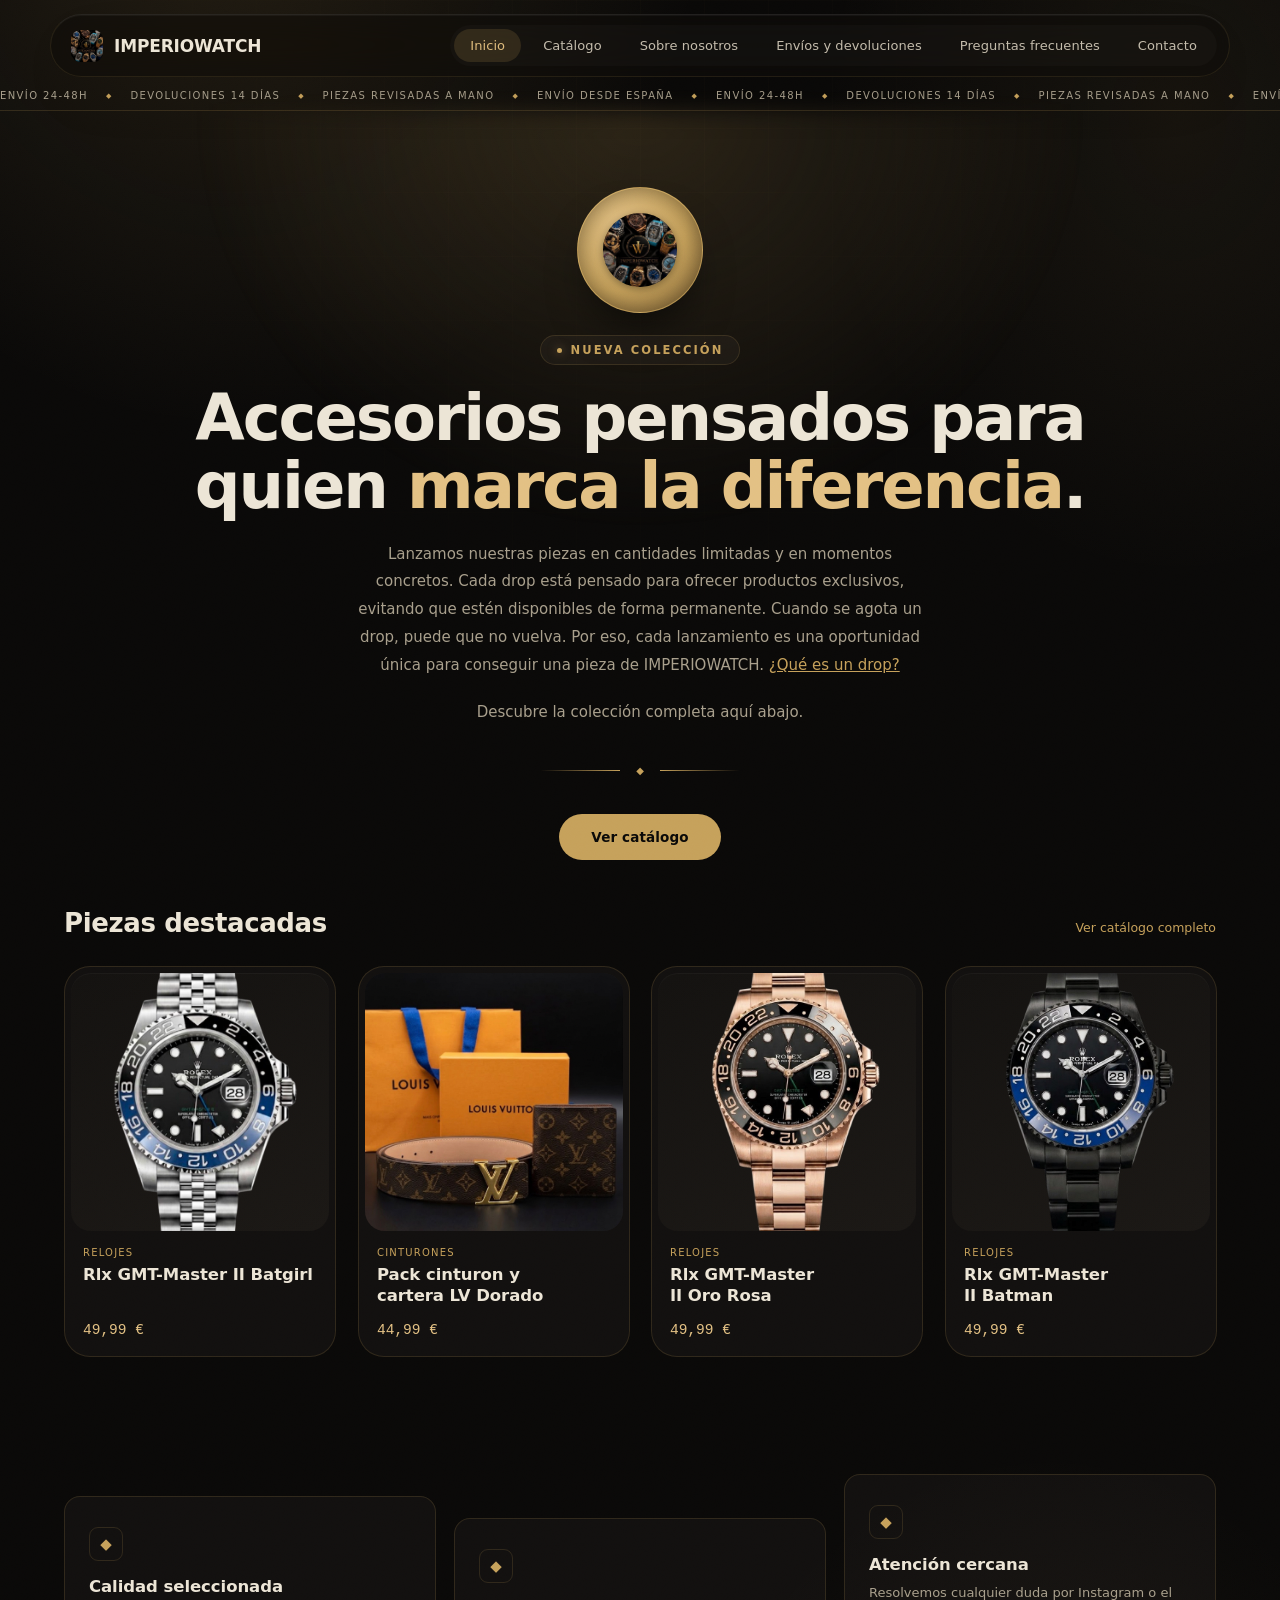
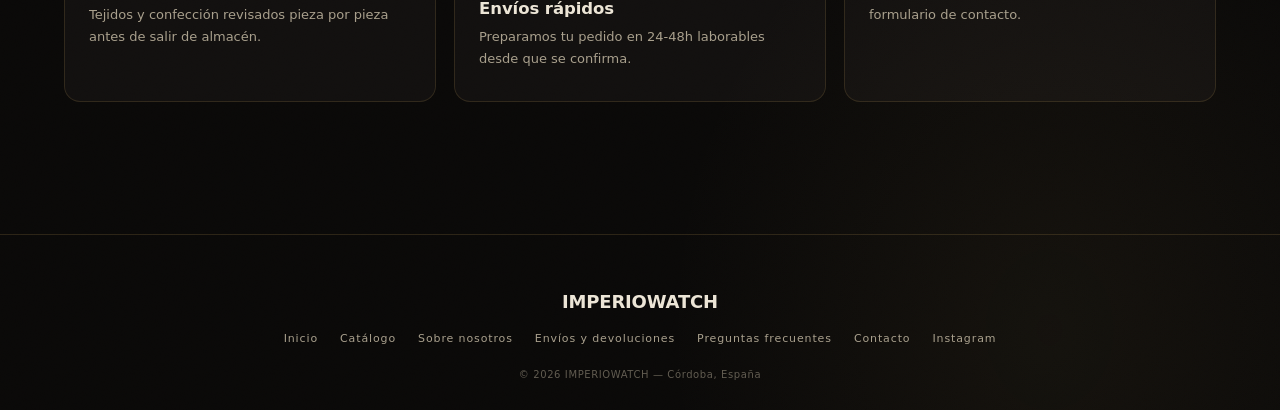
==== commit c173f6ee: "Add files via upload" ====
--- a/index.html
+++ b/index.html
@@ -4,8 +4,6 @@
 <meta charset="UTF-8">
 <meta name="viewport" content="width=device-width, initial-scale=1.0">
 <title>IMPERIOWATCH — Accesorios con carácter</title>
-<link rel="preconnect" href="https://fonts.googleapis.com">
-<link rel="preconnect" href="https://fonts.gstatic.com" crossorigin>
 <meta name="description" content="IMPERIOWATCH — Accesorios con carácter. Piezas atemporales y acabados cuidados, envío rápido desde España.">
 <meta name="theme-color" content="#0a0908">
 <link rel="icon" type="image/jpeg" href="assets/logo.jpeg">
@@ -14,7 +12,6 @@
 <meta property="og:description" content="IMPERIOWATCH — Accesorios con carácter. Piezas atemporales y acabados cuidados, envío rápido desde España.">
 <meta property="og:image" content="assets/logo.jpeg">
 <meta property="og:locale" content="es_ES">
-<link href="https://fonts.googleapis.com/css2?family=Space+Grotesk:wght@400;500;600;700&family=Inter:wght@300;400;500;600;700&display=swap" rel="stylesheet">
 <link rel="stylesheet" href="css/style.css">
 </head>
 <body>
@@ -30,6 +27,7 @@
   <img class="pl-mark" src="assets/logo.jpeg" alt="">
 </div>
 <div class="ambient-bg"></div>
+<div class="grain"></div>
 
 <header class="site">
   <div class="nav-wrap">
--- a/css/style.css
+++ b/css/style.css
@@ -1,4 +1,10 @@
+/* ==================================================================
+   IMPERIOWATCH — sistema visual
+   Paleta original conservada · tipografía y componentes rediseñados
+   ================================================================== */
+
 :root{
+  /* ---- paleta base (heredada) ---- */
   --void:#0a0908;
   --charcoal:#141210;
   --charcoal-2:#1b1815;
@@ -8,840 +14,531 @@
   --gold:#c6a15b;
   --gold-bright:#e3c184;
   --bronze:#7c5f31;
+
+  /* ---- superficies de cristal / profundidad ---- */
+  --glass:rgba(236,229,214,0.035);
+  --glass-strong:rgba(236,229,214,0.06);
+  --glass-border:rgba(198,161,91,0.16);
+  --glass-border-strong:rgba(198,161,91,0.34);
+  --shadow-1:0 1px 0 rgba(255,255,255,0.04) inset, 0 24px 60px -30px rgba(0,0,0,0.75);
+  --glow-gold:0 0 0 1px rgba(198,161,91,0.18), 0 18px 50px -18px rgba(198,161,91,0.35);
+
+  /* ---- ritmo / radios ---- */
+  --r-lg:26px;
+  --r-md:16px;
+  --r-sm:10px;
+
+  /* ---- easing (curvas con carácter, no lineales) ---- */
+  --ease-out: cubic-bezier(0.16, 1, 0.3, 1);
+  --ease-in-out: cubic-bezier(0.77, 0, 0.175, 1);
+  --ease-spring: cubic-bezier(0.34, 1.42, 0.4, 1);
+
+  /* ---- tipografía del sistema (Apple: usar la fuente de la plataforma) ---- */
+  --font-display: -apple-system, BlinkMacSystemFont, 'SF Pro Display', system-ui, 'Segoe UI', Roboto, sans-serif;
+  --font-body: -apple-system, BlinkMacSystemFont, 'SF Pro Text', system-ui, 'Segoe UI', Roboto, sans-serif;
+  --font-mono: ui-monospace, 'SF Mono', 'Cascadia Code', Menlo, Monaco, Consolas, monospace;
 }
 
 *{margin:0;padding:0;box-sizing:border-box;}
-
-html{scrollbar-color:var(--bronze) var(--void); scrollbar-width:thin;}
+html{scrollbar-color:var(--bronze) var(--void); scrollbar-width:thin; scroll-behavior:smooth;}
 
 body{
   background:var(--void);
   color:var(--bone);
-  font-family:'Inter',sans-serif;
+  font-family:var(--font-body);
   font-weight:300;
+  font-size:15px;
   min-height:100vh;
+  overflow-x:hidden;
 }
 
 ::selection{background:var(--gold);color:var(--void);}
 a{color:inherit;text-decoration:none;}
 img{max-width:100%;display:block;}
+button{font-family:inherit;}
 
 ::-webkit-scrollbar{width:9px;}
 ::-webkit-scrollbar-track{background:var(--void);}
 ::-webkit-scrollbar-thumb{background:var(--bronze);}
 ::-webkit-scrollbar-thumb:hover{background:var(--gold);}
 
-h1,h2,h3{font-family:'Space Grotesk',sans-serif;font-weight:600;color:var(--bone);letter-spacing:-0.02em;}
-h1 em, h2 em{font-style:normal;color:var(--gold-bright);}
-
-/* ---------- HEADER ---------- */
+h1,h2,h3{font-family:var(--font-display);font-weight:600;color:var(--bone);letter-spacing:-0.012em;text-wrap:balance;}
+/* seguimiento óptico: cuanto más grande el texto, más negativo el tracking; el cuerpo se queda cerca de 0 */
+.page-head h1, .order-head h1{letter-spacing:-0.032em;}
+.product-view .details h1{letter-spacing:-0.024em;}
+.section-head h2, .payment-banner h2, .content-page h2{letter-spacing:-0.014em;}
+.card h3, .info-cards .box h3, .order-product-info h2{letter-spacing:-0.004em;}
+h1 em, h2 em{font-style:normal;color:var(--gold-bright);position:relative;}
+.mono, .price, .card .price{font-family:var(--font-mono);font-variant-numeric:tabular-nums;}
+
+a:focus-visible,button:focus-visible,input:focus-visible,textarea:focus-visible{
+  outline:1.5px solid var(--gold);
+  outline-offset:3px;
+}
+
+/* ================================================
+   TEXTURA / PROFUNDIDAD DE FONDO
+   ================================================ */
+.grain{
+  position:fixed;inset:0;z-index:2;pointer-events:none;opacity:0.035;mix-blend-mode:overlay;
+  background-image:url("data:image/svg+xml,%3Csvg xmlns='http://www.w3.org/2000/svg' width='140' height='140'%3E%3Cfilter id='n'%3E%3CfeTurbulence type='fractalNoise' baseFrequency='0.9' numOctaves='2' stitchTiles='stitch'/%3E%3C/filter%3E%3Crect width='100%25' height='100%25' filter='url(%23n)'/%3E%3C/svg%3E");
+}
+.ambient-bg{
+  position:fixed;inset:0;z-index:0;pointer-events:none;
+  background:
+    radial-gradient(ellipse 60% 44% at 18% -6%, rgba(198,161,91,0.14), transparent 62%),
+    radial-gradient(ellipse 46% 38% at 92% 6%, rgba(198,161,91,0.07), transparent 60%),
+    radial-gradient(ellipse 50% 40% at 82% 96%, rgba(198,161,91,0.06), transparent 60%),
+    linear-gradient(180deg, var(--void), var(--void));
+  animation:ambientBreathe 12s ease-in-out infinite;
+}
+.ambient-bg::after{
+  content:'';position:absolute;inset:0;opacity:0.4;
+  background-image:
+    linear-gradient(rgba(198,161,91,0.05) 1px, transparent 1px),
+    linear-gradient(90deg, rgba(198,161,91,0.05) 1px, transparent 1px);
+  background-size:64px 64px;
+  mask-image:radial-gradient(ellipse 70% 55% at 50% 0%, black, transparent 75%);
+}
+@keyframes ambientBreathe{0%,100%{opacity:0.7;}50%{opacity:1;}}
+body > *:not(.ambient-bg):not(.grain):not(#preloader):not(header.site){position:relative;z-index:1;}
+
+/* ================================================
+   PRELOADER
+   ================================================ */
+#preloader{
+  position:fixed;inset:0;z-index:999;background:var(--void);
+  display:flex;align-items:center;justify-content:center;
+  transition:opacity .7s var(--ease-out), visibility .7s var(--ease-out);
+}
+#preloader.hide{opacity:0;visibility:hidden;pointer-events:none;}
+#preloader .pl-mark{
+  width:56px;height:56px;border-radius:50%;opacity:0;
+  animation:plIn .9s var(--ease-out) forwards, plPulse 1.6s ease-in-out .9s infinite;
+}
+@keyframes plIn{to{opacity:1;transform:scale(1);}}
+@keyframes plPulse{0%,100%{filter:drop-shadow(0 0 6px rgba(198,161,91,0.25));}50%{filter:drop-shadow(0 0 22px rgba(198,161,91,0.55));}}
+
+.logo-intro{display:flex;flex-direction:column;align-items:center;gap:24px;}
+.logo-intro .ring-wrap{position:relative;width:108px;height:108px;display:flex;align-items:center;justify-content:center;}
+.logo-intro svg{position:absolute;inset:0;width:100%;height:100%;overflow:visible;}
+.logo-intro .ring-bg{fill:none;stroke:var(--hairline);stroke-width:1;}
+.logo-intro .ring-draw{
+  fill:none;stroke:var(--gold);stroke-width:1;stroke-linecap:round;
+  stroke-dasharray:290;stroke-dashoffset:290;transform-origin:50% 50%;transform:rotate(-90deg);
+  animation:ringDraw 1.3s var(--ease-in-out) .15s forwards;
+  filter:drop-shadow(0 0 6px rgba(198,161,91,0.5));
+}
+@keyframes ringDraw{to{stroke-dashoffset:0;}}
+.logo-intro .mono{font-family:var(--font-display);font-weight:700;font-size:32px;color:var(--gold-bright);opacity:0;letter-spacing:-0.02em;animation:monoIn .7s var(--ease-out) .9s forwards;}
+@keyframes monoIn{from{opacity:0;transform:scale(.6);}to{opacity:1;transform:scale(1);}}
+.logo-intro .word{display:flex;font-family:var(--font-display);font-weight:500;font-size:14px;letter-spacing:0.32em;color:var(--bone-dim);text-transform:uppercase;}
+.logo-intro .word span{opacity:0;transform:translateY(10px);animation:letterIn .5s ease forwards;}
+.logo-intro .word span.sp{width:8px;}
+#preloader.hide .logo-intro{transition:opacity .4s ease;opacity:0;}
+#preloader.full-intro .pl-mark{display:none;}
+#preloader.quick .logo-intro{display:none;}
+#preloader.quick .pl-mark{display:block;}
+#preloader.skip{transition:opacity .18s ease, visibility .18s ease;}
+#preloader.skip .logo-intro, #preloader.skip .pl-mark{display:none;}
+
+body.page-leaving{animation:pageLeave .3s var(--ease-in-out) forwards;}
+@keyframes pageLeave{to{opacity:0;transform:translateY(-6px);}}
+body{animation:pageEnter .5s var(--ease-out) both;}
+@keyframes pageEnter{from{opacity:0;transform:translateY(10px) scale(.99);}to{opacity:1;transform:translateY(0) scale(1);}}
+
+/* ================================================
+   HEADER — nav flotante tipo isla de cristal
+   ================================================ */
 header.site{
-  position:sticky;
-  top:0;
-  z-index:50;
-  background:rgba(10,9,8,0.92);
-  backdrop-filter:blur(8px);
-  border-bottom:1px solid var(--hairline);
+  position:sticky;top:14px;z-index:50;
+  display:flex;justify-content:center;
+  padding:0 16px;
+  pointer-events:none;
 }
 .nav-wrap{
-  max-width:1200px;
-  margin:0 auto;
-  display:flex;
-  align-items:center;
-  justify-content:space-between;
-  padding:14px 24px;
+  pointer-events:auto;
+  width:100%;max-width:1180px;
+  display:flex;align-items:center;justify-content:space-between;
   gap:24px;
-}
-.brand{
-  display:flex;
-  align-items:center;
-  gap:12px;
-  font-family:'Space Grotesk',sans-serif;
-  font-weight:700;
-  font-size:19px;
-  letter-spacing:-0.01em;
-  color:var(--bone);
-}
-.brand img{width:36px;height:36px;border-radius:8px;}
-nav.main-links{
-  display:flex;
-  gap:28px;
-}
+  padding:10px 12px 10px 20px;
+  background:rgba(15,13,11,0.58);
+  backdrop-filter:blur(20px) saturate(180%);
+  -webkit-backdrop-filter:blur(20px) saturate(180%);
+  border:1px solid rgba(198,161,91,0.12);
+  border-top-color:rgba(255,255,255,0.09); /* borde superior más claro: el material "atrapa" la luz */
+  border-radius:999px;
+  box-shadow:var(--shadow-1);
+  transition:border-color .4s ease, box-shadow .4s ease, background .4s ease;
+}
+.brand{display:flex;align-items:center;gap:11px;font-family:var(--font-display);font-weight:700;font-size:17px;letter-spacing:-0.01em;color:var(--bone);}
+.brand img{width:32px;height:32px;border-radius:9px;transition:transform .6s var(--ease-spring);}
+.brand:hover img{transform:rotate(8deg) scale(1.08);}
+
+nav.main-links{display:flex;gap:6px;background:rgba(255,255,255,0.02);border-radius:999px;padding:4px;}
 nav.main-links a{
-  font-size:14px;
-  font-weight:500;
-  color:var(--bone-dim);
-  padding-bottom:3px;
-  border-bottom:1px solid transparent;
-  transition:color .25s, border-color .25s;
-}
-nav.main-links a:hover,
-nav.main-links a.active{
-  color:var(--gold-bright);
-  border-color:var(--gold);
-}
+  position:relative;font-size:13px;font-weight:500;color:#c4bcac; /* más contraste que --bone-dim: vibrancy sobre material translúcido */
+  letter-spacing:0.006em;
+  padding:9px 16px;border-radius:999px;
+  transition:color .3s ease;
+}
+nav.main-links a span{position:relative;z-index:1;}
+nav.main-links a::before{
+  content:'';position:absolute;inset:0;border-radius:999px;
+  background:rgba(198,161,91,0.12);
+  opacity:0;transform:scale(0.85);
+  transition:opacity .3s var(--ease-out), transform .3s var(--ease-out);
+}
+@media (hover:hover) and (pointer:fine){
+  nav.main-links a:hover::before{opacity:1;transform:scale(1);}
+}
+nav.main-links a:hover, nav.main-links a.active{color:var(--gold-bright);}
+nav.main-links a.active::before{opacity:1;transform:scale(1);background:rgba(198,161,91,0.16);}
+
 .nav-toggle{
-  display:none;
-  background:none;
-  border:1px solid var(--hairline);
-  border-radius:9px;
-  width:40px;
-  height:40px;
-  padding:0;
-  cursor:pointer;
-  flex-direction:column;
-  align-items:center;
-  justify-content:center;
-  gap:5px;
-  transition:border-color .25s ease;
-}
-.nav-toggle:hover{border-color:var(--gold);}
-.nav-toggle .bar{
-  width:17px;
-  height:1.5px;
-  background:var(--gold);
-  transition:transform .3s cubic-bezier(.2,.8,.3,1), opacity .2s ease;
-}
+  display:none;background:none;border:1px solid var(--glass-border);border-radius:999px;
+  width:38px;height:38px;padding:0;cursor:pointer;flex-direction:column;align-items:center;justify-content:center;gap:5px;
+  transition:border-color .3s ease, background .3s ease;
+}
+.nav-toggle:hover{border-color:var(--gold);background:rgba(198,161,91,0.08);}
+.nav-toggle .bar{width:16px;height:1.5px;background:var(--gold);transition:transform .4s var(--ease-spring), opacity .2s ease;}
 .nav-toggle.open .bar:nth-child(1){transform:translateY(6.5px) rotate(45deg);}
 .nav-toggle.open .bar:nth-child(2){opacity:0;}
 .nav-toggle.open .bar:nth-child(3){transform:translateY(-6.5px) rotate(-45deg);}
-@media (max-width:820px){
+
+@media (max-width:860px){
+  header.site{top:0;padding:0;}
+  .nav-wrap{border-radius:0;border-left:none;border-right:none;border-top:none;}
   nav.main-links{
-    position:absolute;
-    top:100%;left:0;right:0;
-    background:var(--charcoal);
-    flex-direction:column;
-    padding:18px 24px;
-    gap:16px;
-    border-bottom:1px solid var(--hairline);
+    position:fixed;inset:0;top:0;
+    flex-direction:column;justify-content:center;align-items:center;
+    gap:6px;padding:0;
+    background:rgba(9,8,7,0.88);
+    backdrop-filter:blur(28px);-webkit-backdrop-filter:blur(28px);
     display:none;
+    border-radius:0;
+    z-index:-1;
   }
-  nav.main-links.open{display:flex;}
+  nav.main-links.open{display:flex;z-index:40;}
+  nav.main-links a{font-size:22px;padding:14px 26px;opacity:0;transform:translateY(16px);}
+  nav.main-links.open a{animation:navLinkIn .5s var(--ease-out) forwards;}
+  nav.main-links.open a:nth-child(1){animation-delay:.06s;}
+  nav.main-links.open a:nth-child(2){animation-delay:.11s;}
+  nav.main-links.open a:nth-child(3){animation-delay:.16s;}
+  nav.main-links.open a:nth-child(4){animation-delay:.21s;}
+  nav.main-links.open a:nth-child(5){animation-delay:.26s;}
+  nav.main-links.open a:nth-child(6){animation-delay:.31s;}
   .nav-toggle{display:flex;}
 }
-
-/* ---------- HERO / PAGE HEAD ---------- */
-.page-head{
-  max-width:1200px;
-  margin:0 auto;
-  padding:64px 24px 32px;
-  text-align:center;
-}
+@keyframes navLinkIn{to{opacity:1;transform:translateY(0);}}
+
+/* ================================================
+   TICKER
+   ================================================ */
+.ticker{overflow:hidden;background:transparent;border-bottom:1px solid var(--hairline);white-space:nowrap;margin-top:18px;}
+.ticker-track{display:inline-flex;align-items:center;gap:18px;padding:9px 0;width:max-content;animation:tickerScroll 28s linear infinite;will-change:transform;}
+.ticker-track span{font-size:10px;font-weight:500;letter-spacing:0.14em;color:var(--bone-dim);flex-shrink:0;}
+.ticker-track span.sep{color:var(--gold);font-size:7px;}
+@keyframes tickerScroll{to{transform:translateX(-50%);}}
+@media (max-width:860px){.ticker{margin-top:0;}}
+
+/* ================================================
+   CONTAINER / CABECERA DE PÁGINA
+   ================================================ */
+.container{max-width:1200px;margin:0 auto;padding:0 24px;}
+
+.page-head{max-width:1200px;margin:0 auto;padding:76px 24px 36px;text-align:center;position:relative;}
 .page-head .eyebrow{
-  display:inline-flex;
-  align-items:center;
-  gap:10px;
-  font-size:13px;
-  font-weight:500;
-  letter-spacing:0.02em;
-  color:var(--gold);
-  margin-bottom:18px;
-}
-.eyebrow .dot{width:6px;height:6px;border-radius:50%;background:var(--gold);}
-.page-head h1{font-size:clamp(34px,5.2vw,58px);line-height:1.08;font-weight:700;}
-.page-head p{
-  max-width:560px;
-  margin:18px auto 0;
-  color:var(--bone-dim);
-  font-size:15px;
-  line-height:1.8;
-}
-
-.divider{
-  display:flex;
-  align-items:center;
-  gap:16px;
-  margin:36px auto;
-  max-width:200px;
-}
+  display:inline-flex;align-items:center;gap:9px;font-size:11.5px;font-weight:600;
+  letter-spacing:0.18em;text-transform:uppercase;color:var(--gold);margin-bottom:20px;
+  padding:7px 16px;border:1px solid var(--glass-border);border-radius:999px;background:var(--glass);
+}
+.eyebrow .dot{width:5px;height:5px;border-radius:50%;background:var(--gold);box-shadow:0 0 10px rgba(198,161,91,.6);}
+.page-head h1{font-size:clamp(36px,5.6vw,64px);line-height:1.06;font-weight:700;}
+.page-head p{max-width:580px;margin:20px auto 0;color:var(--bone-dim);font-size:15px;line-height:1.85;font-weight:300;}
+
+.divider{display:flex;align-items:center;gap:16px;margin:38px auto;max-width:200px;}
 .divider .l,.divider .r{flex:1;height:1px;}
 .divider .l{background:linear-gradient(to left, var(--gold), transparent);}
 .divider .r{background:linear-gradient(to right, var(--gold), transparent);}
-.divider .glyph{color:var(--gold);font-size:11px;}
-
-/* ---------- CONTAINER ---------- */
-.container{max-width:1200px;margin:0 auto;padding:0 24px;}
-
-/* ---------- SECTION HEAD ---------- */
-.section-head{
-  display:flex;
-  align-items:baseline;
-  justify-content:space-between;
-  gap:16px;
-  margin-bottom:26px;
-}
+.divider .glyph{color:var(--gold);font-size:10px;}
+
+.page-head .eyebrow{opacity:0;animation:fadeUpMotion .8s var(--ease-out) .1s forwards;}
+.page-head h1{opacity:0;animation:fadeUpMotion .9s var(--ease-out) .24s forwards;}
+.page-head p{opacity:0;animation:fadeUpMotion .9s var(--ease-out) .38s forwards;}
+.page-head .divider{opacity:0;animation:fadeUpMotion .9s var(--ease-out) .5s forwards;}
+.page-head > .btn{opacity:0;animation:fadeUpMotion .9s var(--ease-out) .62s forwards;}
+@keyframes fadeUpMotion{from{opacity:0;transform:translateY(18px);}to{opacity:1;transform:translateY(0);}}
+
+/* ================================================
+   BOTONES
+   ================================================ */
+.btn{
+  position:relative;overflow:hidden;display:inline-block;
+  background:var(--gold);color:var(--void);border:none;border-radius:999px;
+  padding:15px 32px;font-size:13.5px;font-family:var(--font-body);font-weight:600;letter-spacing:0.01em;
+  cursor:pointer;
+  transition:background .3s ease, transform .35s var(--ease-spring), box-shadow .35s ease;
+}
+.btn::before{
+  content:'';position:absolute;top:0;left:-120%;width:60%;height:100%;
+  background:linear-gradient(115deg, transparent, rgba(255,255,255,0.55), transparent);
+  transform:skewX(-18deg);transition:left .65s ease;
+}
+.btn:hover::before{left:130%;}
+@media (hover:hover) and (pointer:fine){
+  .btn:hover{background:var(--gold-bright);transform:translateY(-2px);box-shadow:0 14px 30px -10px rgba(198,161,91,0.5);}
+}
+.btn:active{transform:scale(.97);transition:transform 100ms ease-out;}
+.btn.outline{background:transparent;border:1px solid var(--gold);color:var(--gold-bright);}
+@media (hover:hover) and (pointer:fine){
+  .btn.outline:hover{background:rgba(198,161,91,0.1);box-shadow:0 14px 30px -12px rgba(198,161,91,0.28);}
+}
+
+/* ================================================
+   SECTION HEAD / FILTROS
+   ================================================ */
+.section-head{display:flex;align-items:baseline;justify-content:space-between;gap:16px;margin-bottom:28px;}
 .section-head h2{font-size:26px;}
-.section-head .see-all{
-  font-size:13px;
-  font-weight:500;
-  color:var(--gold);
-  border-bottom:1px solid transparent;
-  transition:border-color .25s ease, color .25s ease;
-  white-space:nowrap;
-}
+.section-head .see-all{font-size:12.5px;font-weight:500;color:var(--gold);border-bottom:1px solid transparent;transition:border-color .25s ease, color .25s ease;white-space:nowrap;}
 .section-head .see-all:hover{border-color:var(--gold);color:var(--gold-bright);}
-@media (max-width:480px){
-  .section-head{flex-direction:column;align-items:flex-start;gap:6px;}
-}
-
-/* ---------- FILTER BAR ---------- */
-.filters{
-  display:flex;
-  flex-wrap:wrap;
-  gap:10px;
-  justify-content:center;
-  margin-bottom:44px;
-}
+@media (max-width:480px){.section-head{flex-direction:column;align-items:flex-start;gap:6px;}}
+
+.filters{display:flex;flex-wrap:wrap;gap:9px;justify-content:center;margin-bottom:48px;}
 .filters button{
-  background:transparent;
-  border:1px solid var(--hairline);
-  color:var(--bone-dim);
-  padding:9px 20px;
-  border-radius:999px;
-  font-size:13px;
-  font-family:'Inter',sans-serif;
-  font-weight:500;
-  cursor:pointer;
-  transition:all .25s ease;
-}
-.filters button:hover{border-color:var(--gold);color:var(--gold-bright);}
-.filters button.active{background:var(--gold);border-color:var(--gold);color:var(--void);}
-
-/* ---------- PRODUCT GRID ---------- */
-.grid{
-  display:grid;
-  grid-template-columns:repeat(auto-fill,minmax(240px,1fr));
-  gap:28px;
-  padding-bottom:80px;
-}
+  background:var(--glass);border:1px solid var(--glass-border);color:var(--bone-dim);
+  padding:9px 20px;border-radius:999px;font-size:12.5px;font-family:var(--font-body);font-weight:500;
+  cursor:pointer;transition:all .3s var(--ease-out), transform .18s ease;
+}
+@media (hover:hover) and (pointer:fine){
+  .filters button:hover{border-color:var(--gold);color:var(--gold-bright);}
+}
+.filters button:active{transform:scale(0.94);transition:transform 100ms ease-out;}
+.filters button.active{background:var(--gold);border-color:var(--gold);color:var(--void);box-shadow:0 8px 20px -8px rgba(198,161,91,0.5);}
+
+/* ================================================
+   PRODUCT GRID — tarjetas "doble bisel"
+   ================================================ */
+.grid{display:grid;grid-template-columns:repeat(auto-fill,minmax(240px,1fr));gap:22px;padding-bottom:88px;}
+
 .card{
+  --rx:0deg;--ry:0deg;--mx:50%;--my:50%;
   position:relative;
-  background:var(--charcoal);
-  border:1px solid var(--hairline);
-  border-radius:14px;
+  padding:6px;
+  background:var(--glass);
+  border:1px solid var(--glass-border);
+  border-radius:var(--r-lg);
   overflow:hidden;
-  transition:translate .3s ease, border-color .3s ease;
-  display:flex;
-  flex-direction:column;
-}
-.card:hover{translate:0 -4px;border-color:var(--gold);}
+  display:flex;flex-direction:column;
+  opacity:0;translate:0 18px;
+  animation:cardIn .6s var(--ease-out) forwards;
+  transition:translate .5s var(--ease-out), border-color .4s ease, box-shadow .5s ease;
+  transform:perspective(900px) rotateX(var(--rx)) rotateY(var(--ry));
+}
+.card[data-tilt].tilting{transition:transform .08s linear;}
+@keyframes cardIn{to{opacity:1;translate:0 0;}}
+.grid .card:nth-child(1){animation-delay:.04s;}
+.grid .card:nth-child(2){animation-delay:.08s;}
+.grid .card:nth-child(3){animation-delay:.12s;}
+.grid .card:nth-child(4){animation-delay:.16s;}
+.grid .card:nth-child(5){animation-delay:.2s;}
+.grid .card:nth-child(6){animation-delay:.24s;}
+.grid .card:nth-child(n+7){animation-delay:.28s;}
+
+.card::after{
+  content:'';position:absolute;inset:0;border-radius:inherit;
+  background:radial-gradient(circle at var(--mx) var(--my), rgba(227,193,132,0.16), transparent 46%);
+  opacity:0;transition:opacity .3s ease;pointer-events:none;z-index:3;
+}
+.card.tilting::after{opacity:1;}
+
+@media (hover:hover) and (pointer:fine){
+  .card:hover{translate:0 -6px;border-color:var(--glass-border-strong);box-shadow:0 28px 54px -24px rgba(0,0,0,0.7), 0 0 0 1px rgba(198,161,91,0.15);}
+}
+
+.card .thumb-link{display:block;}
+.card .thumb-link:active .thumb{transform:scale(.975);transition:transform 100ms ease-out;}
 .card .thumb{
-  width:100%;
-  aspect-ratio:1/1;
-  background:var(--charcoal-2);
-  display:flex;
-  align-items:center;
-  justify-content:center;
+  width:100%;aspect-ratio:1/1;border-radius:calc(var(--r-lg) - 6px);
+  background:linear-gradient(160deg, var(--charcoal), var(--charcoal-2));
+  display:flex;align-items:center;justify-content:center;overflow:hidden;
+  box-shadow:inset 0 1px 1px rgba(255,255,255,0.04);
+}
+.card .thumb img{width:100%;height:100%;object-fit:cover;transition:transform .7s var(--ease-out), filter .5s ease;}
+@media (hover:hover) and (pointer:fine){
+  .card:hover .thumb img{transform:scale(1.07);filter:brightness(1.05);}
+}
+.card .info{padding:16px 12px 12px;display:flex;flex-direction:column;gap:6px;flex:1;}
+.card .cat{font-size:10px;letter-spacing:0.12em;color:var(--gold);text-transform:uppercase;}
+.card h3{font-size:16.5px;font-weight:600;line-height:1.3;}
+.card h3 a{transition:color .3s ease;}
+.card:hover h3 a{color:var(--gold-bright);}
+.card .price{margin-top:auto;padding-top:10px;font-size:14.5px;color:var(--gold-bright);font-weight:500;}
+
+/* ================================================
+   FICHA DE PRODUCTO
+   ================================================ */
+.product-view{display:grid;grid-template-columns:1.05fr 1fr;gap:60px;max-width:1120px;margin:0 auto;padding:44px 24px 96px;}
+.product-view .gallery-main{
+  --rx:0deg;--ry:0deg;--mx:50%;--my:50%;
+  position:relative;aspect-ratio:1/1;
+  padding:8px;
+  background:var(--glass);
+  border:1px solid var(--glass-border);
+  border-radius:var(--r-lg);
   overflow:hidden;
-}
-.card .thumb img{width:100%;height:100%;object-fit:cover;}
-.card .info{padding:16px 18px 20px;display:flex;flex-direction:column;gap:6px;flex:1;}
-.card .cat{font-size:10.5px;letter-spacing:0.1em;color:var(--gold);text-transform:uppercase;}
-.card h3{font-size:18px;font-weight:600;font-family:'Space Grotesk',sans-serif;}
-.card .price{margin-top:auto;padding-top:10px;font-size:15px;color:var(--gold-bright);font-family:'Inter',sans-serif;font-weight:500;}
-
-/* ---------- BUTTONS ---------- */
-.btn{
-  display:inline-block;
-  background:var(--gold);
-  color:var(--void);
-  border:none;
-  border-radius:10px;
-  padding:15px 30px;
-  font-size:14px;
-  font-family:'Inter',sans-serif;
-  font-weight:600;
-  cursor:pointer;
-  transition:background .3s ease;
-}
-.btn:hover{background:var(--gold-bright);}
-.btn.outline{
-  background:transparent;
-  border:1px solid var(--gold);
-  color:var(--gold-bright);
-}
-.btn.outline:hover{background:var(--gold);color:var(--void);}
-
-/* ---------- PRODUCT DETAIL ---------- */
-.product-view{
-  display:grid;
-  grid-template-columns:1fr 1fr;
-  gap:56px;
-  max-width:1100px;
-  margin:0 auto;
-  padding:40px 24px 90px;
-}
-.product-view .gallery-main{
-  position:relative;
-  aspect-ratio:1/1;
-  background:var(--charcoal);
-  border:1px solid var(--hairline);
-  border-radius:16px;
-  overflow:hidden;
-}
-.product-view .gallery-main img{width:100%;height:100%;object-fit:cover;}
-.product-view .details .crumb{display:inline-block;font-size:12px;color:var(--bone-dim);margin-bottom:14px;transition:color .25s;}
+  opacity:0;scale:0.96;
+  animation:zoomIn .8s var(--ease-out) forwards;
+  transform:perspective(1000px) rotateX(var(--rx)) rotateY(var(--ry));
+}
+.product-view .gallery-main.tilting{transition:transform .08s linear;}
+.product-view .gallery-main img{width:100%;height:100%;object-fit:cover;border-radius:calc(var(--r-lg) - 8px);transition:transform .8s var(--ease-out);}
+@media (hover:hover) and (pointer:fine){
+  .product-view .gallery-main:hover img{transform:scale(1.05);}
+}
+.product-view .gallery-main::after{
+  content:'';position:absolute;inset:0;border-radius:inherit;
+  background:radial-gradient(circle at var(--mx) var(--my), rgba(255,255,255,0.1), transparent 50%);
+  opacity:0;transition:opacity .3s ease;pointer-events:none;
+}
+.product-view .gallery-main.tilting::after{opacity:1;}
+@keyframes zoomIn{from{opacity:0;scale:0.96;}to{opacity:1;scale:1;}}
+
+.product-view .details > *{opacity:0;transform:translateY(16px);animation:fadeUpMotion .7s var(--ease-out) forwards;}
+.product-view .details .crumb{display:inline-block;font-size:12px;color:var(--bone-dim);margin-bottom:16px;transition:color .25s;animation-delay:.06s;}
 .product-view .details .crumb:hover{color:var(--gold-bright);}
-.product-view .details .cat{font-size:11px;letter-spacing:0.16em;color:var(--gold);text-transform:uppercase;}
-.product-view .details h1{font-size:36px;margin-top:10px;font-weight:700;}
-.product-view .details .price{font-size:24px;color:var(--gold-bright);margin:18px 0;font-family:'Inter',sans-serif;}
-.product-view .details p.desc{color:var(--bone-dim);line-height:1.85;font-size:14.5px;margin-bottom:28px;}
-.opt-row{margin-bottom:22px;}
+.product-view .details .cat{font-size:11px;letter-spacing:0.16em;color:var(--gold);text-transform:uppercase;animation-delay:.14s;}
+.product-view .details h1{font-size:clamp(28px,3.4vw,38px);margin-top:12px;font-weight:700;animation-delay:.22s;}
+.product-view .details .price{font-size:23px;color:var(--gold-bright);margin:20px 0;animation-delay:.3s;}
+.product-view .details p.desc{color:var(--bone-dim);line-height:1.9;font-size:14.5px;margin-bottom:30px;animation-delay:.38s;}
+.opt-row{margin-bottom:24px;animation-delay:.46s;}
 .opt-row label{display:block;font-size:11px;letter-spacing:0.12em;color:var(--bone-dim);text-transform:uppercase;margin-bottom:10px;}
 .opt-pills{display:flex;gap:10px;flex-wrap:wrap;}
 .opt-pills span{
-  border:1px solid var(--hairline);
-  border-radius:8px;
-  padding:8px 16px;
-  font-size:13px;
-  font-family:'Inter',sans-serif;
-  cursor:pointer;
-  transition:all .2s ease;
-}
-.opt-pills span:hover, .opt-pills span.sel{border-color:var(--gold);color:var(--gold-bright);}
-@media (max-width:760px){
-  .product-view{grid-template-columns:1fr;gap:32px;}
-}
-
-/* ---------- CONTENT PAGES (sobre-nosotros / envios) ---------- */
-.content-page{
-  max-width:760px;
-  margin:0 auto;
-  padding:10px 24px 90px;
-}
-.content-page h2{font-size:24px;margin:38px 0 14px;}
-.content-page p{color:var(--bone-dim);line-height:1.9;font-size:15px;margin-bottom:14px;}
-.content-page ul{color:var(--bone-dim);line-height:1.9;font-size:15px;padding-left:20px;margin-bottom:14px;}
-
-.info-cards{
-  display:grid;
-  grid-template-columns:repeat(3,1fr);
-  gap:24px;
-  margin:40px 0;
-}
+  border:1px solid var(--glass-border);border-radius:999px;padding:9px 18px;font-size:13px;
+  cursor:pointer;transition:all .25s var(--ease-out);
+}
+.opt-pills span:hover, .opt-pills span.sel{border-color:var(--gold);color:var(--gold-bright);background:rgba(198,161,91,0.08);}
+.opt-pills span:active{transform:scale(.94);transition:transform 100ms ease-out;}
+@media (hover:hover) and (pointer:fine){.opt-pills span:hover{transform:translateY(-2px);}}
+.product-view .details .purchase-box{animation-delay:.54s;}
+@media (max-width:760px){.product-view{grid-template-columns:1fr;gap:36px;}}
+
+/* ================================================
+   PÁGINAS DE CONTENIDO
+   ================================================ */
+.content-page{max-width:760px;margin:0 auto;padding:14px 24px 96px;}
+.content-page h2{font-size:23px;margin:40px 0 14px;}
+.content-page p{color:var(--bone-dim);line-height:1.95;font-size:15px;margin-bottom:14px;}
+.content-page ul{color:var(--bone-dim);line-height:1.95;font-size:15px;padding-left:20px;margin-bottom:14px;}
+.content-page ul li{margin-bottom:6px;}
+
+/* ---- bento asimétrico de info-cards ---- */
+.info-cards{display:grid;grid-template-columns:repeat(3,1fr);gap:18px;margin:42px 0;}
 .info-cards .box{
-  border:1px solid var(--hairline);
-  border-radius:14px;
-  padding:26px 22px;
-  text-align:center;
-}
-.info-cards .box h3{font-size:17px;margin-bottom:8px;font-family:'Space Grotesk',sans-serif;}
-.info-cards .box p{font-size:13px;color:var(--bone-dim);line-height:1.7;margin:0;}
-@media (max-width:700px){.info-cards{grid-template-columns:1fr;}}
-
-/* ---------- CONTACT ---------- */
-.contact-wrap{
-  max-width:640px;
-  margin:0 auto;
-  padding:10px 24px 90px;
-}
-.contact-wrap form{display:flex;flex-direction:column;gap:16px;}
+  --rx:0deg;--ry:0deg;--mx:50%;--my:50%;
+  position:relative;padding:30px 24px;border-radius:var(--r-md);
+  background:var(--glass);border:1px solid var(--glass-border);
+  text-align:left;
+  transform:perspective(800px) rotateX(var(--rx)) rotateY(var(--ry));
+  transition:translate .45s var(--ease-out), border-color .35s ease, background .35s ease;
+}
+.info-cards .box.tilting{transition:transform .08s linear;}
+@media (hover:hover) and (pointer:fine){
+  .info-cards .box:hover{translate:0 -6px;border-color:var(--glass-border-strong);background:var(--glass-strong);}
+}
+.info-cards .box .icon{
+  width:34px;height:34px;display:flex;align-items:center;justify-content:center;margin-bottom:16px;
+  color:var(--gold);font-size:15px;border:1px solid var(--glass-border);border-radius:9px;
+  transition:transform .5s var(--ease-spring);
+}
+@media (hover:hover) and (pointer:fine){
+  .info-cards .box:hover .icon{transform:scale(1.14) rotate(8deg);}
+}
+.info-cards .box h3{font-size:16.5px;margin-bottom:8px;}
+.info-cards .box p{font-size:13px;color:var(--bone-dim);line-height:1.75;margin:0;}
+.info-cards.reveal-stagger > .box:nth-child(2){margin-top:22px;}
+.info-cards.reveal-stagger > .box:nth-child(3){margin-top:-22px;}
+@media (max-width:700px){
+  .info-cards{grid-template-columns:1fr;}
+  .info-cards.reveal-stagger > .box:nth-child(2),
+  .info-cards.reveal-stagger > .box:nth-child(3){margin-top:0;}
+}
+
+/* ================================================
+   CONTACTO
+   ================================================ */
+.contact-wrap{max-width:640px;margin:0 auto;padding:14px 24px 96px;}
+.contact-wrap form{display:flex;flex-direction:column;gap:14px;}
 .contact-wrap input, .contact-wrap textarea{
-  background:var(--charcoal);
-  border:1px solid var(--hairline);
-  border-radius:10px;
-  color:var(--bone);
-  padding:14px 16px;
-  font-family:'Inter',sans-serif;
-  font-size:14px;
-  outline:none;
-  resize:vertical;
-}
-.contact-wrap input:focus, .contact-wrap textarea:focus{border-color:var(--gold);}
+  background:var(--glass);border:1px solid var(--glass-border);border-radius:var(--r-sm);
+  color:var(--bone);padding:14px 16px;font-family:var(--font-body);font-size:14px;outline:none;resize:vertical;
+  transition:border-color .3s ease, box-shadow .3s ease;
+}
+.contact-wrap input:focus, .contact-wrap textarea:focus{border-color:var(--gold);box-shadow:0 0 0 3px rgba(198,161,91,0.08);}
 .contact-wrap input::placeholder, .contact-wrap textarea::placeholder{color:var(--bone-dim);}
-.contact-links{
-  display:flex;
-  gap:22px;
-  margin-top:34px;
-  justify-content:center;
-  flex-wrap:wrap;
-}
+.contact-links{display:flex;gap:20px;margin-top:36px;justify-content:center;flex-wrap:wrap;}
 .contact-links a{
-  font-size:13px;
-  font-weight:500;
-  color:var(--bone-dim);
-  border:1px solid var(--hairline);
-  border-radius:999px;
-  padding:10px 22px;
-  transition:all .25s ease;
+  font-size:12.5px;font-weight:500;color:var(--bone-dim);border:1px solid var(--glass-border);
+  border-radius:999px;padding:10px 22px;transition:all .25s ease;
 }
 .contact-links a:hover{border-color:var(--gold);color:var(--gold-bright);}
 
-/* ---------- TICKER (franja de confianza) ---------- */
-.ticker{
-  overflow:hidden;
-  background:var(--charcoal);
-  border-bottom:1px solid var(--hairline);
-  white-space:nowrap;
-}
-.ticker-track{
-  display:inline-flex;
-  align-items:center;
-  gap:16px;
-  padding:8px 0;
-  width:max-content;
-  animation:tickerScroll 26s linear infinite;
-  will-change:transform;
-}
-.ticker-track span{
-  font-size:10.5px;
-  font-weight:500;
-  letter-spacing:0.12em;
-  color:var(--bone-dim);
-  flex-shrink:0;
-}
-.ticker-track span.sep{
-  color:var(--gold);
-  font-size:8px;
-}
-@keyframes tickerScroll{to{transform:translateX(-50%);}}
-@media (prefers-reduced-motion: reduce){
-  .ticker-track{animation:none;}
-}
-
-/* ---------- FOOTER ---------- */
-footer.site{
-  border-top:1px solid var(--hairline);
-  padding:50px 24px 28px;
-  text-align:center;
-}
-footer.site .f-logo{
-  font-family:'Space Grotesk',sans-serif;
-  font-weight:700;
-  font-size:19px;
-  color:var(--bone);
-  letter-spacing:-0.01em;
-  margin-bottom:18px;
-}
-footer.site .f-links{
-  display:flex;
-  gap:22px;
-  justify-content:center;
-  flex-wrap:wrap;
-  margin-bottom:22px;
-}
-footer.site .f-links a{
-  font-size:11.5px;
-  letter-spacing:0.08em;
-  color:var(--bone-dim);
-  transition:color .25s;
-}
-footer.site .f-links a:hover{color:var(--gold-bright);}
-footer.site .copyright{font-size:10.5px;letter-spacing:0.06em;color:var(--bone-dim);opacity:0.6;}
-
-@media (prefers-reduced-motion: reduce){
-  *{animation-duration:0.01ms !important; transition-duration:0.01ms !important;}
-}
-a:focus-visible,button:focus-visible,input:focus-visible,textarea:focus-visible{
-  outline:1.5px solid var(--gold);
-  outline-offset:3px;
-}
-
-/* ================================================
-   PREMIUM MOTION LAYER
-   ================================================ */
-
-html{scroll-behavior:smooth;}
-
-/* ---- Preloader ---- */
-#preloader{
-  position:fixed;
-  inset:0;
-  z-index:999;
-  background:var(--void);
-  display:flex;
-  align-items:center;
-  justify-content:center;
-  transition:opacity .7s ease, visibility .7s ease;
-}
-#preloader.hide{opacity:0;visibility:hidden;pointer-events:none;}
-#preloader .pl-mark{
-  width:64px;height:64px;
-  border-radius:50%;
-  opacity:0;
-  animation:plIn .9s cubic-bezier(.16,.9,.22,1) forwards, plPulse 1.6s ease-in-out .9s infinite;
-}
-@keyframes plIn{to{opacity:1;transform:scale(1);}}
-@keyframes plPulse{
-  0%,100%{filter:drop-shadow(0 0 6px rgba(198,161,91,0.25));}
-  50%{filter:drop-shadow(0 0 22px rgba(198,161,91,0.55));}
-}
-
-/* ---- Ambient background glow (site-wide, subtle, GPU cheap) ---- */
-.ambient-bg{
-  position:fixed;
-  inset:0;
-  z-index:0;
-  pointer-events:none;
-  background:
-    radial-gradient(ellipse 55% 40% at 50% 0%, rgba(198,161,91,0.10), transparent 60%),
-    radial-gradient(ellipse 45% 35% at 90% 100%, rgba(198,161,91,0.05), transparent 60%);
-  animation:ambientBreathe 10s ease-in-out infinite;
-}
-@keyframes ambientBreathe{0%,100%{opacity:0.6;}50%{opacity:1;}}
-body > *:not(.ambient-bg):not(#preloader):not(header.site){position:relative;z-index:1;}
-
-/* ---- Scroll reveal ---- */
-.reveal{
-  opacity:0;
-  transform:translateY(28px);
-  transition:opacity .9s cubic-bezier(.16,.8,.24,1), transform .9s cubic-bezier(.16,.8,.24,1);
-}
-.reveal.in{opacity:1;transform:translateY(0);}
-.reveal-stagger > *{
-  opacity:0;
-  transform:translateY(24px);
-  transition:opacity .7s ease, transform .7s ease;
-}
-.reveal-stagger.in > *{opacity:1;transform:translateY(0);}
-
-/* ---- Hero entrance (page-head) ---- */
-.page-head .eyebrow{opacity:0;animation:fadeUpMotion .8s ease .1s forwards;}
-.page-head h1{opacity:0;animation:fadeUpMotion .9s ease .28s forwards;}
-.page-head p{opacity:0;animation:fadeUpMotion .9s ease .46s forwards;}
-.page-head .divider{opacity:0;animation:fadeUpMotion .9s ease .62s forwards;}
-.page-head .btn{opacity:0;animation:fadeUpMotion .9s ease .76s forwards;}
-@keyframes fadeUpMotion{from{opacity:0;transform:translateY(18px);}to{opacity:1;transform:translateY(0);}}
-
-.brand img{transition:transform .6s cubic-bezier(.16,.8,.3,1);}
-.brand:hover img{transform:rotate(8deg) scale(1.06);}
-
-/* ---- Magnetic / shine buttons ---- */
-.btn{
-  position:relative;
-  overflow:hidden;
-  transition:background .3s ease, transform .35s cubic-bezier(.2,.8,.3,1), box-shadow .35s ease;
-}
-.btn::before{
-  content:'';
-  position:absolute;
-  top:0;left:-120%;
-  width:60%;height:100%;
-  background:linear-gradient(115deg, transparent, rgba(255,255,255,0.55), transparent);
-  transform:skewX(-18deg);
-  transition:left .65s ease;
-}
-.btn:hover::before{left:130%;}
-.btn:hover{transform:translateY(-3px);box-shadow:0 12px 28px -8px rgba(198,161,91,0.45);}
-.btn.outline:hover{box-shadow:0 12px 28px -10px rgba(198,161,91,0.3);}
-.btn:active{transform:translateY(0);box-shadow:0 3px 10px -4px rgba(198,161,91,0.4);transition:transform .08s ease, box-shadow .08s ease;}
-
-/* ---- Nav underline sweep ---- */
-nav.main-links a{position:relative;}
-nav.main-links a::after{
-  content:'';
-  position:absolute;
-  left:0;bottom:-2px;
-  width:0;height:1px;
-  background:var(--gold);
-  transition:width .35s cubic-bezier(.2,.8,.3,1);
-}
-nav.main-links a:hover::after,
-nav.main-links a.active::after{width:100%;}
-
-/* ---- Card lift + image zoom ---- */
-.card{
-  transition:translate .5s cubic-bezier(.16,.8,.24,1), transform .5s cubic-bezier(.16,.8,.24,1), border-color .4s ease, box-shadow .5s ease;
-  opacity:0;
-  translate:0 20px;
-  animation:cardIn .6s cubic-bezier(.16,.8,.24,1) forwards;
-}
-@keyframes cardIn{to{opacity:1;translate:0 0;}}
-.grid .card:nth-child(1){animation-delay:.05s;}
-.grid .card:nth-child(2){animation-delay:.1s;}
-.grid .card:nth-child(3){animation-delay:.15s;}
-.grid .card:nth-child(4){animation-delay:.2s;}
-.grid .card:nth-child(5){animation-delay:.25s;}
-.grid .card:nth-child(6){animation-delay:.3s;}
-.grid .card:nth-child(n+7){animation-delay:.35s;}
-.card:hover{
-  translate:0 -8px;
-  border-color:var(--gold);
-  box-shadow:0 24px 48px -20px rgba(0,0,0,0.6), 0 0 0 1px rgba(198,161,91,0.15);
-}
-.card .thumb{overflow:hidden;}
-.card .thumb img{transition:transform .7s cubic-bezier(.16,.8,.24,1), filter .5s ease;}
-.card:hover .thumb img{transform:scale(1.08);filter:brightness(1.05);}
-.card h3 a{transition:color .3s ease;}
-.card:hover h3 a{color:var(--gold-bright);}
-
-/* ---- Filter buttons ---- */
-.filters button{transition:all .3s cubic-bezier(.2,.8,.3,1), transform .2s ease;}
-.filters button:active{transform:scale(0.94);}
-.filters button.active{box-shadow:0 6px 18px -6px rgba(198,161,91,0.5);}
-
-/* ---- Product detail entrance ---- */
-.product-view .gallery-main{
-  opacity:0;scale:0.96;
-  animation:zoomIn .8s cubic-bezier(.16,.8,.24,1) forwards;
-}
-.product-view .gallery-main img{transition:transform .8s cubic-bezier(.16,.8,.24,1);}
-.product-view .gallery-main:hover img{transform:scale(1.06);}
-.product-view .details > *{opacity:0;transform:translateY(16px);animation:fadeUpMotion .7s ease forwards;}
-.product-view .details .cat{animation-delay:.15s;}
-.product-view .details h1{animation-delay:.25s;}
-.product-view .details .price{animation-delay:.35s;}
-.product-view .details .desc{animation-delay:.45s;}
-.product-view .details .opt-row{animation-delay:.55s;}
-.product-view .details .btn{animation-delay:.65s;}
-@keyframes zoomIn{from{opacity:0;scale:0.96;}to{opacity:1;scale:1;}}
-
-.opt-pills span{transition:all .25s cubic-bezier(.2,.8,.3,1);}
-.opt-pills span:hover{transform:translateY(-2px);}
-
-/* ---- Info card hover ---- */
-.info-cards .box{position:relative;transition:translate .45s cubic-bezier(.16,.8,.24,1), border-color .35s ease, background .35s ease;}
-.info-cards .box:hover{translate:0 -6px;border-color:var(--gold);background:var(--charcoal);}
-.info-cards .box .icon{transition:transform .5s cubic-bezier(.34,1.4,.64,1);}
-.info-cards .box:hover .icon{transform:scale(1.2) rotate(10deg);}
-
-/* ---- Footer link hover ---- */
-footer.site .f-links a{position:relative;}
-footer.site .f-links a::after{
-  content:'';position:absolute;left:0;bottom:-3px;width:0;height:1px;background:var(--gold-bright);
-  transition:width .3s ease;
-}
-footer.site .f-links a:hover::after{width:100%;}
-
-@media (prefers-reduced-motion: reduce){
-  html{scroll-behavior:auto;}
-  #preloader{display:none;}
-  .reveal, .reveal-stagger > *, .page-head *, .product-view *{opacity:1 !important;transform:none !important;animation:none !important;}
-}
-
-/* ================================================
-   LOGO INTRO (animated brand mark, first visit)
-   ================================================ */
-#preloader.full-intro .pl-mark{display:none;}
-.logo-intro{
-  display:flex;
-  flex-direction:column;
-  align-items:center;
-  gap:22px;
-}
-.logo-intro .ring-wrap{
-  position:relative;
-  width:104px;
-  height:104px;
-  display:flex;
-  align-items:center;
-  justify-content:center;
-}
-.logo-intro svg{position:absolute;inset:0;width:100%;height:100%;overflow:visible;}
-.logo-intro .ring-bg{
-  fill:none;
-  stroke:var(--hairline);
-  stroke-width:1.5;
-}
-.logo-intro .ring-draw{
-  fill:none;
-  stroke:var(--gold);
-  stroke-width:1.5;
-  stroke-linecap:round;
-  stroke-dasharray:290;
-  stroke-dashoffset:290;
-  transform-origin:50% 50%;
-  transform:rotate(-90deg);
-  animation:ringDraw 1.3s cubic-bezier(.4,0,.2,1) .15s forwards;
-  filter:drop-shadow(0 0 6px rgba(198,161,91,0.5));
-}
-@keyframes ringDraw{to{stroke-dashoffset:0;}}
-.logo-intro .mono{
-  font-family:'Space Grotesk',sans-serif;
-  font-weight:700;
-  font-size:34px;
-  color:var(--gold-bright);
-  opacity:0;
-  letter-spacing:-0.02em;
-  animation:monoIn .7s cubic-bezier(.16,.8,.24,1) .9s forwards;
-}
-@keyframes monoIn{from{opacity:0;transform:scale(.6);}to{opacity:1;transform:scale(1);}}
-.logo-intro .word{
-  display:flex;
-  font-family:'Space Grotesk',sans-serif;
-  font-weight:600;
-  font-size:15px;
-  letter-spacing:0.28em;
-  color:var(--bone);
-}
-.logo-intro .word span{
-  opacity:0;
-  transform:translateY(10px);
-  animation:letterIn .5s ease forwards;
-}
-.logo-intro .word span.sp{letter-spacing:0.28em;width:8px;}
-#preloader.hide .logo-intro{transition:opacity .4s ease;opacity:0;}
-
-/* ---- Quick preloader (returning navigation within session) ---- */
-#preloader.quick .logo-intro{display:none;}
-#preloader.quick .pl-mark{display:block;}
-
-/* ---- Preloader silencioso en navegación interna (sin parpadeo de logo) ---- */
-#preloader.skip{transition:opacity .18s ease, visibility .18s ease;}
-#preloader.skip .logo-intro,
-#preloader.skip .pl-mark{display:none;}
-
-/* ---- Cross-page fade transition ---- */
-body.page-leaving{
-  animation:pageLeave .32s ease forwards;
-}
-@keyframes pageLeave{to{opacity:0;transform:translateY(-6px);}}
-body{animation:pageEnter .45s cubic-bezier(.16,.8,.24,1) both;}
-@keyframes pageEnter{from{opacity:0;transform:translateY(10px) scale(.99);}to{opacity:1;transform:translateY(0) scale(1);}}
-
-@media (prefers-reduced-motion: reduce){
-  .logo-intro *{animation:none !important;opacity:1 !important;transform:none !important;}
-  body{animation:none !important;}
-}
-
-/* ================================================
-   CAPA 3D — medallón giratorio + tilt interactivo
-   ================================================ */
-
-/* ---- Medallón 3D del hero (momento destacado, único) ---- */
-.coin-stage{
-  width:130px;
-  height:130px;
-  margin:0 auto 20px;
-  perspective:1000px;
-}
-.coin3d{
-  position:relative;
-  width:100%;
-  height:100%;
-  transform-style:preserve-3d;
-  animation:coinSpin 11s linear infinite, coinBob 4.5s ease-in-out infinite;
-}
-.coin-face{
-  position:absolute;
-  inset:0;
-  border-radius:50%;
-  display:flex;
-  align-items:center;
-  justify-content:center;
-  backface-visibility:hidden;
-  border:1px solid rgba(198,161,91,0.5);
-  box-shadow:0 26px 46px -18px rgba(0,0,0,0.75), inset 0 0 22px rgba(0,0,0,0.4);
-}
-.coin-front{background:radial-gradient(circle at 34% 30%, var(--gold-bright), var(--gold) 55%, var(--bronze) 100%);}
-.coin-front img{
-  width:60%;
-  height:60%;
-  object-fit:cover;
-  border-radius:50%;
-  box-shadow:inset 0 0 0 2px rgba(10,9,8,0.5), 0 2px 8px rgba(0,0,0,0.4);
-}
-.coin-back{
-  background:radial-gradient(circle at 65% 68%, var(--gold-bright), var(--bronze) 72%);
-  transform:rotateY(180deg);
-  font-size:30px;
-  color:var(--void);
-  opacity:0.75;
-}
-.coin-edge{
-  position:absolute;
-  inset:7%;
-  border-radius:50%;
-  transform:translateZ(-5px);
-  background:conic-gradient(from 0deg, var(--bronze), var(--gold), var(--gold-bright), var(--gold), var(--bronze), var(--gold), var(--gold-bright), var(--bronze));
-  filter:blur(0.4px);
-}
-@keyframes coinSpin{to{transform:rotateY(360deg);}}
-@keyframes coinBob{0%,100%{translate:0 0;}50%{translate:0 -9px;}}
-@media (max-width:600px){.coin-stage{width:98px;height:98px;margin-bottom:14px;}}
-
-/* ---- Tilt 3D interactivo (se activa con el puntero via JS) ---- */
-[data-tilt]{
-  --rx:0deg;
-  --ry:0deg;
-  --mx:50%;
-  --my:50%;
-}
-.card[data-tilt]{
-  transform:perspective(900px) rotateX(var(--rx)) rotateY(var(--ry));
-}
-.card[data-tilt].tilting{transition:transform .08s linear;}
-.card[data-tilt]::after{
-  content:'';
-  position:absolute;
-  inset:0;
-  background:radial-gradient(circle at var(--mx) var(--my), rgba(255,255,255,0.14), transparent 45%);
-  opacity:0;
-  transition:opacity .3s ease;
-  pointer-events:none;
-  z-index:2;
-}
-.card[data-tilt].tilting::after{opacity:1;}
-
-.info-cards .box[data-tilt]{
-  transform:perspective(800px) rotateX(var(--rx)) rotateY(var(--ry));
-}
-.info-cards .box[data-tilt].tilting{transition:transform .08s linear;}
-
-.product-view .gallery-main[data-tilt]{
-  transform:perspective(1000px) rotateX(var(--rx)) rotateY(var(--ry));
-}
-.product-view .gallery-main[data-tilt].tilting{transition:transform .08s linear;}
-.product-view .gallery-main[data-tilt]::after{
-  content:'';
-  position:absolute;
-  inset:0;
-  background:radial-gradient(circle at var(--mx) var(--my), rgba(255,255,255,0.12), transparent 50%);
-  opacity:0;
-  transition:opacity .3s ease;
-  pointer-events:none;
-}
-.product-view .gallery-main[data-tilt].tilting::after{opacity:1;}
-
-@media (hover:none){
-  .coin3d{animation-play-state:running;}
-}
-@media (prefers-reduced-motion: reduce){
-  .coin3d{animation:none;}
-  [data-tilt]{transform:none !important;}
-}
-
-/* ---- Hero visual polish (home) ---- */
-.hero-glow{
-  position:absolute;
-  left:50%;top:0;
-  transform:translateX(-50%);
-  width:min(900px,90vw);
-  height:420px;
-  pointer-events:none;
-  z-index:-1;
-  background:radial-gradient(ellipse at 50% 0%, rgba(198,161,91,0.16), transparent 70%);
-  filter:blur(10px);
-}
-.page-head{position:relative;}
-
-/* ================= FASE 1 — PEDIDO / INSTAGRAM ================= */
-.purchase-box{margin-top:28px;display:flex;flex-direction:column;gap:11px;max-width:440px;}
+/* ================================================
+   FAQ
+   ================================================ */
+.faq-list{max-width:820px;margin:0 auto;}
+.faq-item{border-bottom:1px solid var(--hairline);}
+.faq-q{
+  width:100%;display:flex;align-items:center;justify-content:space-between;gap:20px;
+  background:none;border:none;cursor:pointer;text-align:left;padding:24px 4px;
+  font-family:var(--font-display);font-size:1.02rem;font-weight:600;color:var(--bone);letter-spacing:0.01em;
+  transition:color .3s ease;
+}
+.faq-q .plus{flex:none;width:20px;height:20px;position:relative;}
+.faq-q .plus::before,.faq-q .plus::after{content:'';position:absolute;background:var(--gold);transition:transform .35s var(--ease-out);}
+.faq-q .plus::before{left:0;top:50%;width:100%;height:1.5px;transform:translateY(-50%);}
+.faq-q .plus::after{top:0;left:50%;width:1.5px;height:100%;transform:translateX(-50%);}
+.faq-item.open .faq-q .plus::after{transform:translateX(-50%) rotate(90deg);opacity:0;}
+.faq-item.open .faq-q{color:var(--gold-bright);}
+.faq-a{max-height:0;overflow:hidden;transition:max-height .4s var(--ease-out);}
+.faq-a p{padding:0 4px 24px;margin:0;color:var(--bone-dim);line-height:1.75;font-size:.96rem;}
+.faq-item.open .faq-a{max-height:400px;}
+
+/* ================================================
+   TICKER-STYLE CTA · PEDIDO / INSTAGRAM
+   ================================================ */
+.purchase-box{margin-top:30px;display:flex;flex-direction:column;gap:11px;max-width:440px;}
 .purchase-note{font-size:11px;letter-spacing:.08em;text-transform:uppercase;color:var(--bone-dim);display:flex;align-items:center;gap:8px;margin-bottom:4px;}
-.purchase-dot{width:7px;height:7px;border-radius:50%;background:var(--gold);box-shadow:0 0 12px rgba(198,161,91,.45);}
+.purchase-dot{width:6px;height:6px;border-radius:50%;background:var(--gold);box-shadow:0 0 12px rgba(198,161,91,.45);}
 .instagram-btn{display:flex;align-items:center;justify-content:center;gap:12px;background:var(--gold);color:#0b0907;border-color:var(--gold);font-weight:700;}
-.instagram-btn span{font-size:17px;line-height:1;}
+.instagram-btn span{font-size:16px;line-height:1;}
 .instagram-btn:hover{color:#0b0907;}
-.order-page{max-width:1180px;margin:0 auto;padding:105px 28px 100px;}
-.order-head{max-width:760px;margin-bottom:46px;}
-.order-head h1{font-size:clamp(40px,6vw,72px);line-height:1;margin:14px 0 18px;}
-.order-head p{color:var(--bone-dim);font-size:15px;line-height:1.8;max-width:650px;}
-.order-layout{display:grid;grid-template-columns:minmax(300px,.82fr) minmax(420px,1.18fr);gap:24px;align-items:start;}
-.order-card{border:1px solid rgba(198,161,91,.18);background:rgba(16,13,11,.74);padding:30px;box-shadow:0 18px 60px rgba(0,0,0,.18);}
-.order-product-info{display:grid;grid-template-columns:110px 1fr;gap:20px;align-items:center;margin:20px 0 26px;}
-.order-product-info img{width:110px;height:125px;object-fit:cover;border:1px solid rgba(198,161,91,.18);background:#151210;}
+
+.order-page{max-width:1180px;margin:0 auto;padding:30px 28px 100px;}
+.order-head{max-width:760px;margin-bottom:48px;}
+.order-head h1{font-size:clamp(36px,5.4vw,60px);line-height:1.05;margin:14px 0 18px;}
+.order-head p{color:var(--bone-dim);font-size:15px;line-height:1.85;max-width:650px;}
+.order-layout{display:grid;grid-template-columns:minmax(300px,.82fr) minmax(420px,1.18fr);gap:22px;align-items:start;}
+.order-card{border:1px solid var(--glass-border);background:var(--glass);border-radius:var(--r-lg);padding:32px;box-shadow:var(--shadow-1);}
+.order-product-info{display:grid;grid-template-columns:104px 1fr;gap:20px;align-items:center;margin:22px 0 28px;}
+.order-product-info img{width:104px;height:118px;object-fit:cover;border-radius:var(--r-sm);border:1px solid var(--glass-border);background:var(--charcoal);}
 .order-product-info .cat{font-size:10px;letter-spacing:.14em;color:var(--gold);text-transform:uppercase;}
-.order-product-info h2{font-size:22px;margin:7px 0 7px;}
+.order-product-info h2{font-size:20px;margin:7px 0 7px;}
 .order-product-info p{font-size:13px;color:var(--bone-dim);margin:0 0 12px;}
-.order-product-info strong{font-size:19px;color:var(--gold-bright);}
-.cod-box{border-top:1px solid rgba(198,161,91,.18);padding-top:20px;display:flex;flex-direction:column;gap:7px;}
+.order-product-info strong{font-size:18px;color:var(--gold-bright);}
+.cod-box{border-top:1px solid var(--hairline);padding-top:20px;display:flex;flex-direction:column;gap:7px;}
 .cod-box strong{font-size:14px;}
 .cod-box span{font-size:12px;color:var(--bone-dim);line-height:1.6;}
 .order-form{display:flex;flex-direction:column;gap:20px;}
 .form-grid{display:grid;grid-template-columns:1fr 1fr;gap:16px;}
-.order-form label{display:flex;flex-direction:column;gap:8px;color:var(--bone-dim);font-size:11px;letter-spacing:.08em;text-transform:uppercase;}
+.order-form label{display:flex;flex-direction:column;gap:8px;color:var(--bone-dim);font-size:10.5px;letter-spacing:.08em;text-transform:uppercase;}
 .order-form label.full{grid-column:1/-1;}
-.order-form input{width:100%;box-sizing:border-box;border:1px solid rgba(198,161,91,.18);background:#0e0c0a;color:var(--bone);padding:13px 14px;font:500 14px 'Inter',sans-serif;outline:none;transition:border-color .25s,box-shadow .25s;}
+.order-form input{
+  width:100%;box-sizing:border-box;border:1px solid var(--glass-border);background:rgba(255,255,255,0.02);
+  border-radius:var(--r-sm);color:var(--bone);padding:13px 14px;font:500 14px var(--font-body);outline:none;
+  transition:border-color .25s ease, box-shadow .25s ease;
+}
 .order-form input:focus{border-color:var(--gold);box-shadow:0 0 0 3px rgba(198,161,91,.08);}
 .check-line{flex-direction:row!important;align-items:flex-start;gap:10px!important;text-transform:none!important;letter-spacing:0!important;line-height:1.5;font-size:12px!important;}
 .check-line input{width:16px;height:16px;margin-top:1px;accent-color:var(--gold);flex:0 0 auto;}
@@ -850,11 +547,97 @@
 .order-form .btn{width:100%;box-sizing:border-box;}
 .order-success{text-align:center;padding:20px 10px 8px;}
 .order-success[hidden]{display:none;}
-.success-icon{width:54px;height:54px;border:1px solid var(--gold);border-radius:50%;display:grid;place-items:center;margin:0 auto 22px;color:var(--gold-bright);font-size:24px;}
-.order-success h2{font-size:32px;margin:12px 0;}
-.order-success p{color:var(--bone-dim);line-height:1.75;font-size:13px;max-width:520px;margin:0 auto 24px;}
+.success-icon{width:52px;height:52px;border:1px solid var(--gold);border-radius:50%;display:grid;place-items:center;margin:0 auto 22px;color:var(--gold-bright);font-size:22px;}
+.order-success h2{font-size:30px;margin:12px 0;}
+.order-success p{color:var(--bone-dim);line-height:1.8;font-size:13px;max-width:520px;margin:0 auto 24px;}
 .order-success .btn{width:100%;box-sizing:border-box;margin-top:10px;}
-@media(max-width:820px){.order-layout{grid-template-columns:1fr}.order-page{padding-top:80px}.order-card{padding:24px}}
-@media(max-width:560px){.form-grid{grid-template-columns:1fr}.order-form label.full{grid-column:auto}.order-product-info{grid-template-columns:88px 1fr}.order-product-info img{width:88px;height:105px}.order-head{margin-bottom:32px}}
-
-.payment-banner{max-width:780px;margin:0 auto 50px;padding:28px;border:1px solid rgba(198,161,91,.18);background:rgba(16,13,11,.58);}.payment-banner h2{font-size:28px;margin:12px 0 8px}.payment-banner p{color:var(--bone-dim);line-height:1.7;font-size:14px;margin:0}
+@media(max-width:820px){.order-layout{grid-template-columns:1fr;}.order-page{padding-top:20px;}.order-card{padding:24px;}}
+@media(max-width:560px){.form-grid{grid-template-columns:1fr;}.order-form label.full{grid-column:auto;}.order-product-info{grid-template-columns:84px 1fr;}.order-product-info img{width:84px;height:96px;}.order-head{margin-bottom:34px;}}
+
+.payment-banner{max-width:780px;margin:0 auto 50px;padding:28px;border:1px solid var(--glass-border);background:var(--glass);border-radius:var(--r-md);}
+.payment-banner h2{font-size:26px;margin:12px 0 8px;}
+.payment-banner p{color:var(--bone-dim);line-height:1.75;font-size:14px;margin:0;}
+
+/* ================================================
+   FOOTER
+   ================================================ */
+footer.site{border-top:1px solid var(--hairline);padding:56px 24px 30px;text-align:center;}
+footer.site .f-logo{font-family:var(--font-display);font-weight:700;font-size:18px;color:var(--bone);letter-spacing:-0.01em;margin-bottom:20px;}
+footer.site .f-links{display:flex;gap:22px;justify-content:center;flex-wrap:wrap;margin-bottom:24px;}
+footer.site .f-links a{position:relative;font-size:11px;letter-spacing:0.08em;color:var(--bone-dim);transition:color .25s;}
+footer.site .f-links a::after{content:'';position:absolute;left:0;bottom:-3px;width:0;height:1px;background:var(--gold-bright);transition:width .3s ease;}
+footer.site .f-links a:hover{color:var(--gold-bright);}
+footer.site .f-links a:hover::after{width:100%;}
+footer.site .copyright{font-size:10px;letter-spacing:0.06em;color:var(--bone-dim);opacity:0.55;}
+
+/* ================================================
+   HERO (home) — medallón 3D + resplandor
+   ================================================ */
+.hero-glow{
+  position:absolute;left:50%;top:0;transform:translateX(-50%);
+  width:min(900px,90vw);height:420px;pointer-events:none;z-index:-1;
+  background:radial-gradient(ellipse at 50% 0%, rgba(198,161,91,0.18), transparent 70%);
+  filter:blur(10px);
+}
+
+.coin-stage{width:126px;height:126px;margin:0 auto 22px;perspective:1000px;}
+.coin3d{position:relative;width:100%;height:100%;transform-style:preserve-3d;animation:coinSpin 12s linear infinite, coinBob 4.5s ease-in-out infinite;}
+.coin-face{position:absolute;inset:0;border-radius:50%;display:flex;align-items:center;justify-content:center;backface-visibility:hidden;border:1px solid rgba(198,161,91,0.5);box-shadow:0 26px 46px -18px rgba(0,0,0,0.75), inset 0 0 22px rgba(0,0,0,0.4);}
+.coin-front{background:radial-gradient(circle at 34% 30%, var(--gold-bright), var(--gold) 55%, var(--bronze) 100%);}
+.coin-front img{width:60%;height:60%;object-fit:cover;border-radius:50%;box-shadow:inset 0 0 0 2px rgba(10,9,8,0.5), 0 2px 8px rgba(0,0,0,0.4);}
+.coin-back{background:radial-gradient(circle at 65% 68%, var(--gold-bright), var(--bronze) 72%);transform:rotateY(180deg);font-size:28px;color:var(--void);opacity:0.75;}
+.coin-edge{position:absolute;inset:7%;border-radius:50%;transform:translateZ(-5px);background:conic-gradient(from 0deg, var(--bronze), var(--gold), var(--gold-bright), var(--gold), var(--bronze), var(--gold), var(--gold-bright), var(--bronze));filter:blur(0.4px);}
+@keyframes coinSpin{to{transform:rotateY(360deg);}}
+@keyframes coinBob{0%,100%{translate:0 0;}50%{translate:0 -9px;}}
+@media (max-width:600px){.coin-stage{width:96px;height:96px;margin-bottom:16px;}}
+
+/* ================================================
+   REVEAL AL SCROLL
+   ================================================ */
+.reveal{opacity:0;transform:translateY(26px);filter:blur(6px);transition:opacity .9s var(--ease-out), transform .9s var(--ease-out), filter .9s var(--ease-out);}
+.reveal.in{opacity:1;transform:translateY(0);filter:blur(0);}
+.reveal-stagger > *{opacity:0;transform:translateY(22px);transition:opacity .7s ease, transform .7s ease;}
+.reveal-stagger.in > *{opacity:1;transform:translateY(0);}
+.reveal-stagger.in > *:nth-child(1){transition-delay:0s;}
+.reveal-stagger.in > *:nth-child(2){transition-delay:.07s;}
+.reveal-stagger.in > *:nth-child(3){transition-delay:.14s;}
+
+/* ================================================
+   ACCESIBILIDAD / MOVIMIENTO REDUCIDO
+   ================================================ */
+@media (prefers-reduced-motion: reduce){
+  /* Movimiento reducido ≠ sin feedback: cambiamos deslizamientos/springs por
+     un cross-fade corto y quitamos cualquier rebote, pero conservamos los
+     cambios de opacidad/color que ayudan a entender qué ha pasado. */
+  *{animation-duration:0.01ms !important; transition-duration:120ms !important; animation-iteration-count:1 !important;}
+  html{scroll-behavior:auto;}
+  #preloader{display:none;}
+  .reveal, .reveal-stagger > *, .page-head *, .product-view *{opacity:1 !important;transform:none !important;filter:none !important;animation:none !important;}
+  .coin3d{animation:none;}
+  [data-tilt]{transform:none !important;}
+  body{animation:none !important;}
+  .ticker-track{animation:none;}
+  .card, .info-cards .box{translate:none !important;}
+}
+
+@media (hover:none){
+  .coin3d{animation-play-state:running;}
+}
+
+/* Transparencia reducida: los materiales se vuelven más "opacos", sin desenfoque */
+@media (prefers-reduced-transparency: reduce){
+  .nav-wrap{background:var(--charcoal);backdrop-filter:none;-webkit-backdrop-filter:none;}
+  .card, .info-cards .box, .order-card, .product-view .gallery-main, .page-head .eyebrow, .payment-banner{
+    background:var(--charcoal);backdrop-filter:none;-webkit-backdrop-filter:none;
+  }
+  nav.main-links.open{backdrop-filter:none;-webkit-backdrop-filter:none;}
+}
+
+/* Contraste alto: fondos casi sólidos con borde bien definido */
+@media (prefers-contrast: more){
+  :root{--glass-border:rgba(198,161,91,0.55);--glass-border-strong:rgba(198,161,91,0.85);--bone-dim:#c9c2b4;}
+  .card, .info-cards .box, .order-card, .nav-wrap, .payment-banner{background:var(--charcoal);border-width:1.5px;}
+  .btn{outline:1.5px solid var(--void);outline-offset:-3px;}
+}
+
+.page-head{position:relative;}
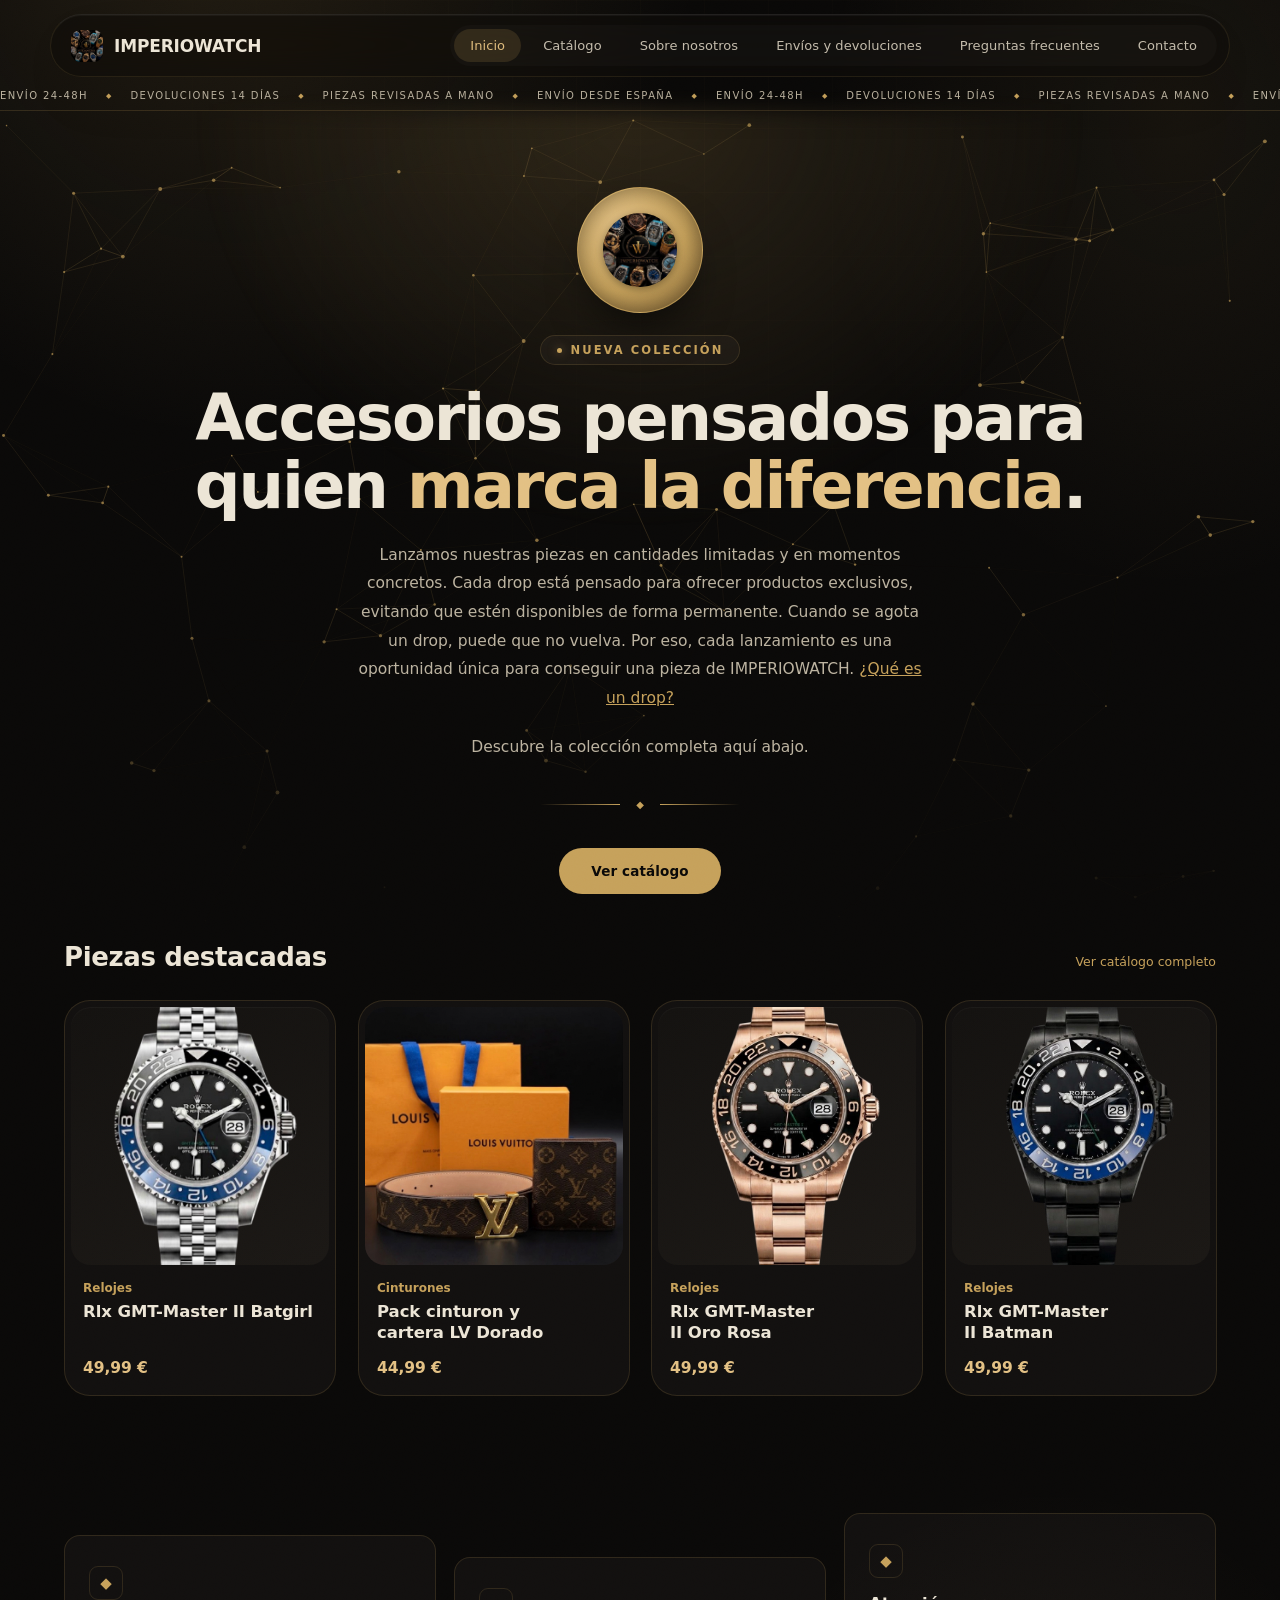
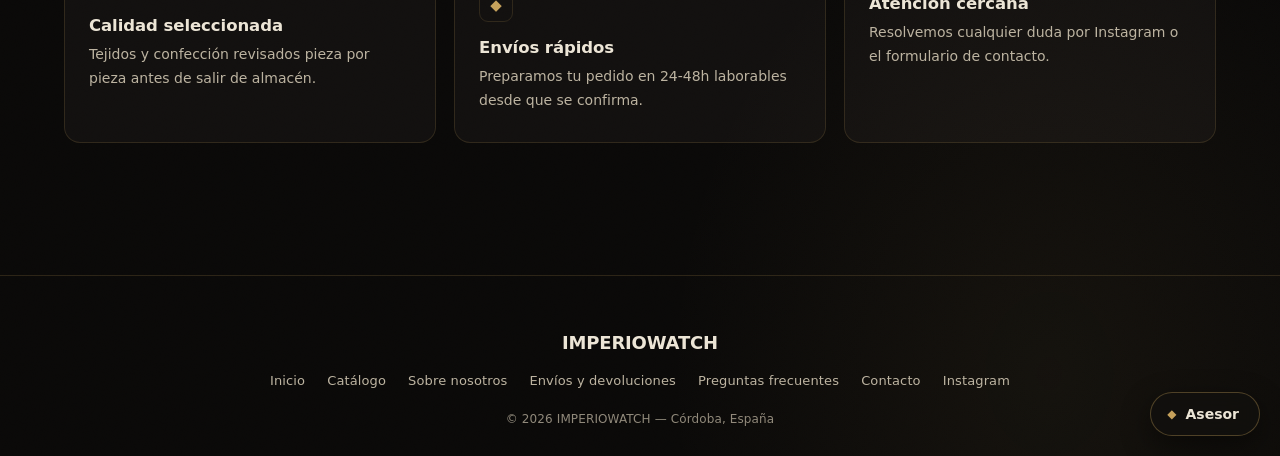
==== commit 0332d253: "Add files via upload" ====
--- a/index.html
+++ b/index.html
@@ -1,120 +1,189 @@
-<!DOCTYPE html>
+<!doctype html>
 <html lang="es">
-<head>
-<meta charset="UTF-8">
-<meta name="viewport" content="width=device-width, initial-scale=1.0">
-<title>IMPERIOWATCH — Accesorios con carácter</title>
-<meta name="description" content="IMPERIOWATCH — Accesorios con carácter. Piezas atemporales y acabados cuidados, envío rápido desde España.">
-<meta name="theme-color" content="#0a0908">
-<link rel="icon" type="image/jpeg" href="assets/logo.jpeg">
-<meta property="og:type" content="website">
-<meta property="og:title" content="IMPERIOWATCH — Accesorios con carácter">
-<meta property="og:description" content="IMPERIOWATCH — Accesorios con carácter. Piezas atemporales y acabados cuidados, envío rápido desde España.">
-<meta property="og:image" content="assets/logo.jpeg">
-<meta property="og:locale" content="es_ES">
-<link rel="stylesheet" href="css/style.css">
-</head>
-<body>
+  <head>
+    <meta charset="UTF-8" />
+    <meta name="viewport" content="width=device-width, initial-scale=1.0" />
+    <title>IMPERIOWATCH — Accesorios con carácter</title>
+    <meta
+      name="description"
+      content="IMPERIOWATCH — Accesorios con carácter. Piezas atemporales y acabados cuidados, envío rápido desde España."
+    />
+    <meta name="theme-color" content="#0a0908" />
+    <link rel="icon" type="image/jpeg" href="assets/logo.jpeg" />
+    <meta property="og:type" content="website" />
+    <meta
+      property="og:title"
+      content="IMPERIOWATCH — Accesorios con carácter"
+    />
+    <meta
+      property="og:description"
+      content="IMPERIOWATCH — Accesorios con carácter. Piezas atemporales y acabados cuidados, envío rápido desde España."
+    />
+    <meta property="og:image" content="assets/logo.jpeg" />
+    <meta property="og:locale" content="es_ES" />
+    <link rel="stylesheet" href="css/style.css" />
+  </head>
+  <body>
+    <div id="preloader">
+      <div class="logo-intro">
+        <div class="ring-wrap">
+          <svg viewBox="0 0 100 100">
+            <circle class="ring-bg" cx="50" cy="50" r="46.2" />
+            <circle class="ring-draw" cx="50" cy="50" r="46.2" />
+          </svg>
+          <span class="mono">W</span>
+        </div>
+        <div class="word">
+          <span style="animation-delay: 1s">I</span
+          ><span style="animation-delay: 1.03s">M</span
+          ><span style="animation-delay: 1.07s">P</span
+          ><span style="animation-delay: 1.1s">E</span
+          ><span style="animation-delay: 1.14s">R</span
+          ><span style="animation-delay: 1.17s">I</span
+          ><span style="animation-delay: 1.21s">O</span><span class="sp"></span
+          ><span style="animation-delay: 1.24s">W</span
+          ><span style="animation-delay: 1.28s">A</span
+          ><span style="animation-delay: 1.31s">T</span
+          ><span style="animation-delay: 1.35s">C</span
+          ><span style="animation-delay: 1.38s">H</span>
+        </div>
+      </div>
+      <img class="pl-mark" src="assets/logo.jpeg" alt="" />
+    </div>
+    <div class="ambient-bg"></div>
+    <div class="grain"></div>
 
-<div id="preloader">
-  <div class="logo-intro">
-    <div class="ring-wrap">
-      <svg viewBox="0 0 100 100"><circle class="ring-bg" cx="50" cy="50" r="46.2"/><circle class="ring-draw" cx="50" cy="50" r="46.2"/></svg>
-      <span class="mono">W</span>
+    <header class="site">
+      <div class="nav-wrap">
+        <a class="brand" href="index.html"
+          ><img src="assets/logo.jpeg" alt="IMPERIOWATCH" />IMPERIOWATCH</a
+        >
+        <button
+          class="nav-toggle"
+          aria-label="Abrir menú"
+          aria-expanded="false"
+        >
+          <span class="bar"></span><span class="bar"></span
+          ><span class="bar"></span>
+        </button>
+        <nav class="main-links">
+          <a href="index.html" class="active">Inicio</a>
+          <a href="catalogo.html">Catálogo</a>
+          <a href="sobre-nosotros.html">Sobre nosotros</a>
+          <a href="envios-devoluciones.html">Envíos y devoluciones</a>
+          <a href="preguntas-frecuentes.html">Preguntas frecuentes</a>
+          <a href="contacto.html">Contacto</a>
+        </nav>
+      </div>
+    </header>
+    <div class="ticker" aria-hidden="true">
+      <div class="ticker-track">
+        <span>ENVÍO 24-48H</span><span class="sep">◆</span
+        ><span>DEVOLUCIONES 14 DÍAS</span><span class="sep">◆</span
+        ><span>PIEZAS REVISADAS A MANO</span><span class="sep">◆</span
+        ><span>ENVÍO DESDE ESPAÑA</span><span class="sep">◆</span
+        ><span>ENVÍO 24-48H</span><span class="sep">◆</span
+        ><span>DEVOLUCIONES 14 DÍAS</span><span class="sep">◆</span
+        ><span>PIEZAS REVISADAS A MANO</span><span class="sep">◆</span
+        ><span>ENVÍO DESDE ESPAÑA</span><span class="sep">◆</span>
+      </div>
     </div>
-    <div class="word"><span style="animation-delay:1.00s">I</span><span style="animation-delay:1.03s">M</span><span style="animation-delay:1.07s">P</span><span style="animation-delay:1.10s">E</span><span style="animation-delay:1.14s">R</span><span style="animation-delay:1.17s">I</span><span style="animation-delay:1.21s">O</span><span class="sp"></span><span style="animation-delay:1.24s">W</span><span style="animation-delay:1.28s">A</span><span style="animation-delay:1.31s">T</span><span style="animation-delay:1.35s">C</span><span style="animation-delay:1.38s">H</span></div>
-  </div>
-  <img class="pl-mark" src="assets/logo.jpeg" alt="">
-</div>
-<div class="ambient-bg"></div>
-<div class="grain"></div>
 
-<header class="site">
-  <div class="nav-wrap">
-    <a class="brand" href="index.html"><img src="assets/logo.jpeg" alt="IMPERIOWATCH">IMPERIOWATCH</a>
-    <button class="nav-toggle" aria-label="Abrir menú" aria-expanded="false"><span class="bar"></span><span class="bar"></span><span class="bar"></span></button>
-    <nav class="main-links">
-      <a href="index.html" class="active">Inicio</a>
-      <a href="catalogo.html">Catálogo</a>
-      <a href="sobre-nosotros.html">Sobre nosotros</a>
-      <a href="envios-devoluciones.html">Envíos y devoluciones</a>
-      <a href="preguntas-frecuentes.html">Preguntas frecuentes</a>
-      <a href="contacto.html">Contacto</a>
-    </nav>
-  </div>
-</header>
-<div class="ticker" aria-hidden="true">
-  <div class="ticker-track">
-    <span>ENVÍO 24-48H</span><span class="sep">◆</span><span>DEVOLUCIONES 14 DÍAS</span><span class="sep">◆</span><span>PIEZAS REVISADAS A MANO</span><span class="sep">◆</span><span>ENVÍO DESDE ESPAÑA</span><span class="sep">◆</span><span>ENVÍO 24-48H</span><span class="sep">◆</span><span>DEVOLUCIONES 14 DÍAS</span><span class="sep">◆</span><span>PIEZAS REVISADAS A MANO</span><span class="sep">◆</span><span>ENVÍO DESDE ESPAÑA</span><span class="sep">◆</span>
-  </div>
-</div>
+    <section class="page-head">
+      <div class="hero-glow"></div>
+      <canvas id="particulas" class="particulas" aria-hidden="true"></canvas>
+      <div class="coin-stage" aria-hidden="true">
+        <div class="coin3d">
+          <div class="coin-edge"></div>
+          <div class="coin-face coin-front">
+            <img src="assets/logo.jpeg" alt="" />
+          </div>
+          <div class="coin-face coin-back">◆</div>
+        </div>
+      </div>
+      <span class="eyebrow"><span class="dot"></span>NUEVA COLECCIÓN</span>
+      <h1>Accesorios pensados para quien <em>marca la diferencia</em>.</h1>
+      <p>
+        Lanzamos nuestras piezas en cantidades limitadas y en momentos
+        concretos. Cada drop está pensado para ofrecer productos exclusivos,
+        evitando que estén disponibles de forma permanente. Cuando se agota un
+        drop, puede que no vuelva. Por eso, cada lanzamiento es una oportunidad
+        única para conseguir una pieza de IMPERIOWATCH.
+        <a
+          href="preguntas-frecuentes.html#que-es-un-drop"
+          style="color: #c6a15b; text-decoration: underline"
+          >¿Qué es un drop?</a
+        >
+      </p>
+      <p>Descubre la colección completa aquí abajo.</p>
+      <div class="divider">
+        <div class="l"></div>
+        <span class="glyph">◆</span>
+        <div class="r"></div>
+      </div>
+      <a class="btn" href="catalogo.html">Ver catálogo</a>
+    </section>
 
-<section class="page-head">
-  <div class="hero-glow"></div>
-  <div class="coin-stage" aria-hidden="true">
-    <div class="coin3d">
-      <div class="coin-edge"></div>
-      <div class="coin-face coin-front"><img src="assets/logo.jpeg" alt=""></div>
-      <div class="coin-face coin-back">◆</div>
-    </div>
-  </div>
-  <span class="eyebrow"><span class="dot"></span>NUEVA COLECCIÓN</span>
-  <h1>Accesorios pensados para quien <em>marca la diferencia</em>.</h1>
-  <p>Lanzamos nuestras piezas en cantidades limitadas y en momentos concretos. 
-    Cada drop está pensado para ofrecer productos exclusivos, evitando que estén disponibles de forma permanente.
-    Cuando se agota un drop, puede que no vuelva. Por eso, cada lanzamiento es una oportunidad única para conseguir una pieza de IMPERIOWATCH.
-    <a href="preguntas-frecuentes.html#que-es-un-drop" style="color:#c6a15b;text-decoration:underline;">¿Qué es un drop?</a>
-  </p>
-  <p>
-    Descubre la colección completa aquí abajo.
-  </p>
-  <div class="divider"><div class="l"></div><span class="glyph">◆</span><div class="r"></div></div>
-  <a class="btn" href="catalogo.html">Ver catálogo</a>
-</section>
+    <section
+      class="container reveal"
+      style="padding-top: 8px; padding-bottom: 8px"
+    >
+      <div class="section-head">
+        <h2>Piezas destacadas</h2>
+        <a class="see-all" href="catalogo.html">Ver catálogo completo</a>
+      </div>
+      <div class="grid" id="grid-destacados"></div>
+    </section>
 
-<section class="container reveal" style="padding-top:8px;padding-bottom:8px;">
-  <div class="section-head">
-    <h2>Piezas destacadas</h2>
-    <a class="see-all" href="catalogo.html">Ver catálogo completo</a>
-  </div>
-  <div class="grid" id="grid-destacados"></div>
-</section>
+    <section class="container reveal" style="padding-bottom: 90px">
+      <div class="info-cards reveal-stagger">
+        <div class="box" data-tilt>
+          <div class="icon">◆</div>
+          <h3>Calidad seleccionada</h3>
+          <p>
+            Tejidos y confección revisados pieza por pieza antes de salir de
+            almacén.
+          </p>
+        </div>
+        <div class="box" data-tilt>
+          <div class="icon">◆</div>
+          <h3>Envíos rápidos</h3>
+          <p>
+            Preparamos tu pedido en 24-48h laborables desde que se confirma.
+          </p>
+        </div>
+        <div class="box" data-tilt>
+          <div class="icon">◆</div>
+          <h3>Atención cercana</h3>
+          <p>
+            Resolvemos cualquier duda por Instagram o el formulario de contacto.
+          </p>
+        </div>
+      </div>
+    </section>
 
-<section class="container reveal" style="padding-bottom:90px;">
-  <div class="info-cards reveal-stagger">
-    <div class="box" data-tilt>
-      <div class="icon">◆</div>
-      <h3>Calidad seleccionada</h3>
-      <p>Tejidos y confección revisados pieza por pieza antes de salir de almacén.</p>
-    </div>
-    <div class="box" data-tilt>
-      <div class="icon">◆</div>
-      <h3>Envíos rápidos</h3>
-      <p>Preparamos tu pedido en 24-48h laborables desde que se confirma.</p>
-    </div>
-    <div class="box" data-tilt>
-      <div class="icon">◆</div>
-      <h3>Atención cercana</h3>
-      <p>Resolvemos cualquier duda por Instagram o el formulario de contacto.</p>
-    </div>
-  </div>
-</section>
+    <footer class="site">
+      <div class="f-logo">IMPERIOWATCH</div>
+      <div class="f-links">
+        <a href="index.html">Inicio</a>
+        <a href="catalogo.html">Catálogo</a>
+        <a href="sobre-nosotros.html">Sobre nosotros</a>
+        <a href="envios-devoluciones.html">Envíos y devoluciones</a>
+        <a href="preguntas-frecuentes.html">Preguntas frecuentes</a>
+        <a href="contacto.html">Contacto</a>
+        <a
+          href="https://www.instagram.com/imperiowatchesp?igsi=MTRuZHB0anQzMjlsMQ=="
+          target="_blank"
+          rel="noopener"
+          >Instagram</a
+        >
+      </div>
+      <div class="copyright">© 2026 IMPERIOWATCH — Córdoba, España</div>
+    </footer>
 
-<footer class="site">
-  <div class="f-logo">IMPERIOWATCH</div>
-  <div class="f-links">
-    <a href="index.html">Inicio</a>
-    <a href="catalogo.html">Catálogo</a>
-    <a href="sobre-nosotros.html">Sobre nosotros</a>
-    <a href="envios-devoluciones.html">Envíos y devoluciones</a>
-      <a href="preguntas-frecuentes.html">Preguntas frecuentes</a>
-    <a href="contacto.html">Contacto</a>
-    <a href="https://www.instagram.com/imperiowatchesp?igsi=MTRuZHB0anQzMjlsMQ==" target="_blank" rel="noopener">Instagram</a>
-  </div>
-  <div class="copyright">© 2026 IMPERIOWATCH — Córdoba, España</div>
-</footer>
-
-<script src="js/productos.js"></script>
-<script src="js/site.js"></script>
-</body>
+    <script src="js/productos.js"></script>
+    <script src="js/site.js"></script>
+    <script src="js/particulas.js"></script>
+    <script src="js/asesor.js" defer></script>
+  </body>
 </html>
--- a/css/style.css
+++ b/css/style.css
@@ -405,17 +405,17 @@
 @keyframes zoomIn{from{opacity:0;scale:0.96;}to{opacity:1;scale:1;}}
 
 .product-view .details > *{opacity:0;transform:translateY(16px);animation:fadeUpMotion .7s var(--ease-out) forwards;}
-.product-view .details .crumb{display:inline-block;font-size:12px;color:var(--bone-dim);margin-bottom:16px;transition:color .25s;animation-delay:.06s;}
+.product-view .details .crumb{display:inline-block;font-family:var(--font-display);font-size:13px;font-weight:500;color:var(--bone-dim);margin-bottom:16px;transition:color .25s;animation-delay:.06s;}
 .product-view .details .crumb:hover{color:var(--gold-bright);}
-.product-view .details .cat{font-size:11px;letter-spacing:0.16em;color:var(--gold);text-transform:uppercase;animation-delay:.14s;}
+.product-view .details .cat{font-family:var(--font-display);font-size:13px;font-weight:600;letter-spacing:0;color:var(--gold);animation-delay:.14s;}
 .product-view .details h1{font-size:clamp(28px,3.4vw,38px);margin-top:12px;font-weight:700;animation-delay:.22s;}
-.product-view .details .price{font-size:23px;color:var(--gold-bright);margin:20px 0;animation-delay:.3s;}
-.product-view .details p.desc{color:var(--bone-dim);line-height:1.9;font-size:14.5px;margin-bottom:30px;animation-delay:.38s;}
+.product-view .details .price{font-family:var(--font-display);font-size:26px;font-weight:600;letter-spacing:-0.012em;font-variant-numeric:tabular-nums;color:var(--gold-bright);margin:20px 0;animation-delay:.3s;}
+.product-view .details p.desc{font-family:var(--font-body);font-weight:400;color:#bdb4a2;line-height:1.8;font-size:15px;margin-bottom:30px;animation-delay:.38s;}
 .opt-row{margin-bottom:24px;animation-delay:.46s;}
-.opt-row label{display:block;font-size:11px;letter-spacing:0.12em;color:var(--bone-dim);text-transform:uppercase;margin-bottom:10px;}
+.opt-row label{display:block;font-family:var(--font-display);font-size:13px;font-weight:600;color:var(--bone);margin-bottom:10px;}
 .opt-pills{display:flex;gap:10px;flex-wrap:wrap;}
 .opt-pills span{
-  border:1px solid var(--glass-border);border-radius:999px;padding:9px 18px;font-size:13px;
+  border:1px solid var(--glass-border);border-radius:999px;padding:9px 18px;font-family:var(--font-body);font-size:13.5px;font-weight:500;
   cursor:pointer;transition:all .25s var(--ease-out);
 }
 .opt-pills span:hover, .opt-pills span.sel{border-color:var(--gold);color:var(--gold-bright);background:rgba(198,161,91,0.08);}
@@ -509,7 +509,7 @@
    TICKER-STYLE CTA · PEDIDO / INSTAGRAM
    ================================================ */
 .purchase-box{margin-top:30px;display:flex;flex-direction:column;gap:11px;max-width:440px;}
-.purchase-note{font-size:11px;letter-spacing:.08em;text-transform:uppercase;color:var(--bone-dim);display:flex;align-items:center;gap:8px;margin-bottom:4px;}
+.purchase-note{font-family:var(--font-body);font-size:13px;font-weight:500;color:var(--bone-dim);display:flex;align-items:center;gap:8px;margin-bottom:4px;}
 .purchase-dot{width:6px;height:6px;border-radius:50%;background:var(--gold);box-shadow:0 0 12px rgba(198,161,91,.45);}
 .instagram-btn{display:flex;align-items:center;justify-content:center;gap:12px;background:var(--gold);color:#0b0907;border-color:var(--gold);font-weight:700;}
 .instagram-btn span{font-size:16px;line-height:1;}
@@ -641,3 +641,275 @@
 }
 
 .page-head{position:relative;}
+
+/* ---------- ESTADO DEL PRODUCTO: agotado ---------- */
+.card .thumb{position:relative;}
+.estado-badge{
+  position:absolute;top:12px;left:12px;z-index:2;
+  padding:6px 12px;border-radius:999px;
+  font-size:12px;font-weight:600;letter-spacing:.01em;color:var(--bone);
+  background:rgba(10,9,8,.72);
+  -webkit-backdrop-filter:blur(14px) saturate(1.4);backdrop-filter:blur(14px) saturate(1.4);
+  border:1px solid var(--glass-border-strong);
+}
+.estado-badge.inline{
+  position:static;display:inline-block;vertical-align:middle;margin-left:12px;
+  font-family:var(--font-body);
+}
+.card.agotado .thumb img{filter:grayscale(.85) brightness(.7);}
+.card.agotado .price{color:var(--bone-dim);text-decoration:line-through;text-decoration-color:rgba(168,159,140,.5);}
+@media (hover:hover) and (pointer:fine){
+  .card.agotado:hover .thumb img{transform:none;filter:grayscale(.85) brightness(.78);}
+}
+.purchase-note.agotado .purchase-dot{background:var(--bone-dim);box-shadow:none;}
+.btn[disabled], .btn[aria-disabled="true"]{
+  background:var(--glass-strong);color:var(--bone-dim);border:1px solid var(--glass-border);
+  cursor:not-allowed;box-shadow:none;transform:none;
+}
+.btn[disabled]::before{display:none;}
+@media (hover:hover) and (pointer:fine){
+  .btn[disabled]:hover{background:var(--glass-strong);transform:none;box-shadow:none;}
+}
+.order-agotado{text-align:center;padding:20px 10px 8px;}
+.order-agotado h2{font-size:26px;margin:0 0 12px;}
+.order-agotado p{color:var(--bone-dim);line-height:1.8;font-size:13.5px;max-width:520px;margin:0 auto 24px;}
+
+/* ---------- PRECIOS: misma tipografía que el resto de la web ---------- */
+.card .price{
+  font-family:var(--font-display);
+  font-size:15.5px;
+  font-weight:600;
+  letter-spacing:-0.005em;
+  font-variant-numeric:tabular-nums;
+}
+
+/* ---------- HERO: red de puntos flotantes ---------- */
+.particulas{
+  position:absolute;
+  top:0;bottom:0;left:50%;
+  width:100vw;height:100%;
+  transform:translateX(-50%);
+  pointer-events:none;
+  z-index:-1;
+  -webkit-mask-image:linear-gradient(to bottom, #000 55%, transparent 100%);
+          mask-image:linear-gradient(to bottom, #000 55%, transparent 100%);
+}
+
+/* ---------- CATÁLOGO: malla de puntos con muelle ---------- */
+.ambient-bg #fondo-puntos{
+  position:absolute;inset:0;
+  width:100%;height:100%;
+  display:block;
+  pointer-events:none;
+}
+/* la cuadrícula de líneas de fondo chocaría con los puntos: se oculta solo aquí */
+.ambient-bg:has(#fondo-puntos)::after{display:none;}
+
+/* ---------- LEGIBILIDAD GLOBAL: textos pequeños ---------- */
+:root{
+  --bone-dim:#bcb3a0;            /* gris más claro para los textos secundarios */
+}
+
+body{
+  font-weight:400;               /* antes 300: todo el texto era fino */
+}
+
+.page-head p{
+  font-weight:400;
+  font-size:15.5px;
+}
+
+/* tarjetas de información (Calidad, Envíos, Atención) */
+.info-cards .box p{
+  font-size:14px;
+  line-height:1.7;
+}
+
+/* footer */
+footer.site .f-links a{
+  font-size:13px;
+  font-weight:500;
+  letter-spacing:0.01em;
+}
+footer.site .copyright{
+  font-size:12px;
+  letter-spacing:0.01em;
+  opacity:0.75;
+}
+
+/* categoría de las tarjetas del catálogo y del pedido */
+.card .cat,
+.order-product-info .cat{
+  font-size:12px;
+  font-weight:600;
+  letter-spacing:0;
+  text-transform:none;
+}
+
+/* página de pedido */
+.order-product-info p{ font-size:14px; }
+.order-form label{
+  font-size:12.5px;
+  font-weight:500;
+  letter-spacing:0;
+  text-transform:none;
+  color:var(--bone);
+}
+.check-line{ font-size:13px !important; }
+.cod-box span{ font-size:13px; }
+.form-help{ font-size:12.5px; }
+.form-error{ font-size:13px; }
+
+/* ---------- ASESOR IMPERIOWATCH ---------- */
+/* !important: la regla global "body > *" de la web fuerza position:relative y z-index:1 */
+#asesor-root{position:fixed !important;inset:0 !important;z-index:80 !important;pointer-events:none;}
+#asesor-root > *{pointer-events:auto;}
+
+.asesor-fab{
+  position:absolute;right:20px;bottom:calc(20px + env(safe-area-inset-bottom, 0px));
+  display:inline-flex;align-items:center;gap:9px;
+  padding:13px 20px 13px 16px;border-radius:999px;
+  background:rgba(18,16,14,.82);
+  -webkit-backdrop-filter:blur(16px) saturate(1.4);backdrop-filter:blur(16px) saturate(1.4);
+  border:1px solid var(--glass-border-strong);color:var(--bone);
+  font-family:var(--font-body);font-size:14px;font-weight:600;cursor:pointer;
+  box-shadow:0 10px 30px rgba(0,0,0,.45);
+  transition:transform .25s var(--ease-out), border-color .25s ease;
+}
+.asesor-fab-glifo{color:var(--gold);font-size:12px;}
+.asesor-fab-punto{
+  position:absolute;top:-2px;right:-2px;width:11px;height:11px;border-radius:50%;
+  background:var(--gold-bright);box-shadow:0 0 0 3px #0a0908;
+}
+.asesor-fab-punto[hidden]{display:none;}
+@media (hover:hover) and (pointer:fine){
+  .asesor-fab:hover{transform:translateY(-2px);border-color:var(--gold);}
+}
+.asesor-fab:active{transform:scale(.97);}
+.asesor-fab:focus-visible, .asesor-chip:focus-visible, .asesor-icono:focus-visible,
+.asesor-enviar:focus-visible, .asesor-campo:focus-visible, .asesor-card:focus-visible{
+  outline:2px solid var(--gold-bright);outline-offset:2px;
+}
+
+.asesor-panel{
+  position:absolute;right:20px;bottom:calc(84px + env(safe-area-inset-bottom, 0px));
+  width:min(390px, calc(100vw - 32px));height:min(620px, calc(100dvh - 120px));
+  display:flex;flex-direction:column;overflow:hidden;
+  border-radius:20px;background:rgba(14,12,10,.94);
+  -webkit-backdrop-filter:blur(22px) saturate(1.3);backdrop-filter:blur(22px) saturate(1.3);
+  border:1px solid var(--glass-border-strong);
+  box-shadow:0 24px 60px rgba(0,0,0,.6);
+  animation:asesorEntra .32s var(--ease-out);
+}
+.asesor-panel[hidden]{display:none;}
+
+.asesor-head{
+  display:flex;align-items:center;justify-content:space-between;gap:12px;
+  padding:15px 16px 14px 18px;border-bottom:1px solid var(--hairline);
+}
+.asesor-titulos{display:flex;flex-direction:column;gap:2px;min-width:0;}
+.asesor-titulos strong{font-family:var(--font-display);font-size:15px;font-weight:600;color:var(--bone);}
+.asesor-titulos span{font-size:13px;color:var(--bone-dim);}
+.asesor-acciones{display:flex;gap:6px;}
+.asesor-icono{
+  width:36px;height:36px;border-radius:50%;display:grid;place-items:center;
+  background:transparent;border:1px solid var(--glass-border);color:var(--bone-dim);
+  font-size:15px;cursor:pointer;transition:color .2s ease, border-color .2s ease, background .2s ease;
+}
+@media (hover:hover) and (pointer:fine){
+  .asesor-icono:hover{color:var(--gold-bright);border-color:var(--gold);background:var(--glass);}
+}
+
+.asesor-msgs{
+  flex:1;overflow-y:auto;overscroll-behavior:contain;
+  display:flex;flex-direction:column;gap:14px;padding:16px;
+  scrollbar-width:thin;scrollbar-color:rgba(198,161,91,.35) transparent;
+}
+.asesor-fila{display:flex;flex-direction:column;gap:8px;max-width:92%;}
+.asesor-fila.bot{align-self:flex-start;}
+.asesor-fila.user{align-self:flex-end;align-items:flex-end;max-width:85%;}
+.asesor-fila.nuevo{animation:asesorMsg .3s var(--ease-out);}
+
+.asesor-burbuja{
+  padding:11px 14px;border-radius:16px;font-size:14.5px;line-height:1.55;
+  white-space:pre-wrap;overflow-wrap:anywhere;
+}
+.asesor-fila.bot .asesor-burbuja{
+  background:rgba(255,255,255,.06);border:1px solid var(--glass-border);
+  color:var(--bone);border-top-left-radius:6px;
+}
+.asesor-fila.user .asesor-burbuja{
+  background:var(--gold);color:#14110c;font-weight:500;border-top-right-radius:6px;
+}
+.asesor-burbuja.escribiendo{display:flex;gap:5px;padding:15px 16px;}
+.asesor-burbuja.escribiendo i{
+  width:7px;height:7px;border-radius:50%;background:var(--bone-dim);
+  animation:asesorPunto 1s ease-in-out infinite;
+}
+.asesor-burbuja.escribiendo i:nth-child(2){animation-delay:.15s;}
+.asesor-burbuja.escribiendo i:nth-child(3){animation-delay:.3s;}
+
+.asesor-chips{display:flex;flex-wrap:wrap;gap:8px;}
+.asesor-chip{
+  padding:9px 14px;border-radius:999px;background:transparent;
+  border:1px solid var(--glass-border-strong);color:var(--gold-bright);
+  font-family:var(--font-body);font-size:13.5px;font-weight:500;cursor:pointer;
+  transition:background .2s ease, color .2s ease, transform .15s ease;
+}
+@media (hover:hover) and (pointer:fine){
+  .asesor-chip:hover{background:var(--gold);color:#14110c;}
+}
+.asesor-chip:active{transform:scale(.97);}
+
+.asesor-cards{display:grid;gap:8px;}
+.asesor-card{
+  display:grid;grid-template-columns:64px 1fr;gap:12px;align-items:center;
+  padding:10px;border-radius:14px;background:var(--glass);border:1px solid var(--glass-border);
+  transition:border-color .2s ease, background .2s ease;
+}
+@media (hover:hover) and (pointer:fine){
+  .asesor-card:hover{border-color:var(--gold);background:var(--glass-strong);}
+}
+.asesor-card img{
+  width:64px;height:64px;object-fit:contain;border-radius:10px;background:rgba(255,255,255,.04);
+}
+.asesor-card-info{display:flex;flex-direction:column;gap:3px;min-width:0;}
+.asesor-card-info b{font-size:13.5px;font-weight:600;color:var(--bone);line-height:1.35;}
+.asesor-card-precio{font-size:14px;font-weight:600;color:var(--gold-bright);font-variant-numeric:tabular-nums;}
+.asesor-card-info small{font-size:12.5px;color:var(--bone-dim);line-height:1.4;}
+
+.asesor-form{
+  display:flex;gap:8px;padding:12px 14px 8px;border-top:1px solid var(--hairline);
+}
+.asesor-campo{
+  flex:1;min-width:0;height:44px;padding:0 16px;border-radius:999px;
+  background:rgba(255,255,255,.05);border:1px solid var(--glass-border);color:var(--bone);
+  font-family:var(--font-body);font-size:16px;
+}
+.asesor-campo::placeholder{color:var(--bone-dim);}
+.asesor-campo:disabled{opacity:.6;}
+.asesor-enviar{
+  height:44px;padding:0 18px;border-radius:999px;border:0;background:var(--gold);color:#14110c;
+  font-family:var(--font-body);font-size:14px;font-weight:600;cursor:pointer;
+}
+.asesor-enviar:disabled{opacity:.5;cursor:default;}
+.asesor-aviso{margin:0;padding:0 16px 14px;font-size:12.5px;line-height:1.5;color:var(--bone-dim);}
+.asesor-aviso a{color:var(--gold-bright);text-decoration:underline;text-underline-offset:2px;}
+
+@keyframes asesorEntra{from{opacity:0;transform:translateY(12px) scale(.98);}to{opacity:1;transform:none;}}
+@keyframes asesorMsg{from{opacity:0;transform:translateY(8px);}to{opacity:1;transform:none;}}
+@keyframes asesorPunto{0%,80%,100%{opacity:.3;transform:translateY(0);}40%{opacity:1;transform:translateY(-3px);}}
+
+@media (max-width:640px){
+  .asesor-fab{right:14px;bottom:calc(14px + env(safe-area-inset-bottom, 0px));}
+  .asesor.abierto .asesor-fab{display:none;}
+  .asesor-panel{
+    left:0;right:0;bottom:0;width:100%;height:min(86dvh, 680px);
+    border-radius:20px 20px 0 0;border-bottom:0;
+    padding-bottom:env(safe-area-inset-bottom, 0px);
+  }
+}
+@media (prefers-reduced-motion:reduce){
+  .asesor-panel, .asesor-fila.nuevo, .asesor-burbuja.escribiendo i{animation:none;}
+  .asesor-fab, .asesor-chip, .asesor-card, .asesor-icono{transition:none;}
+}
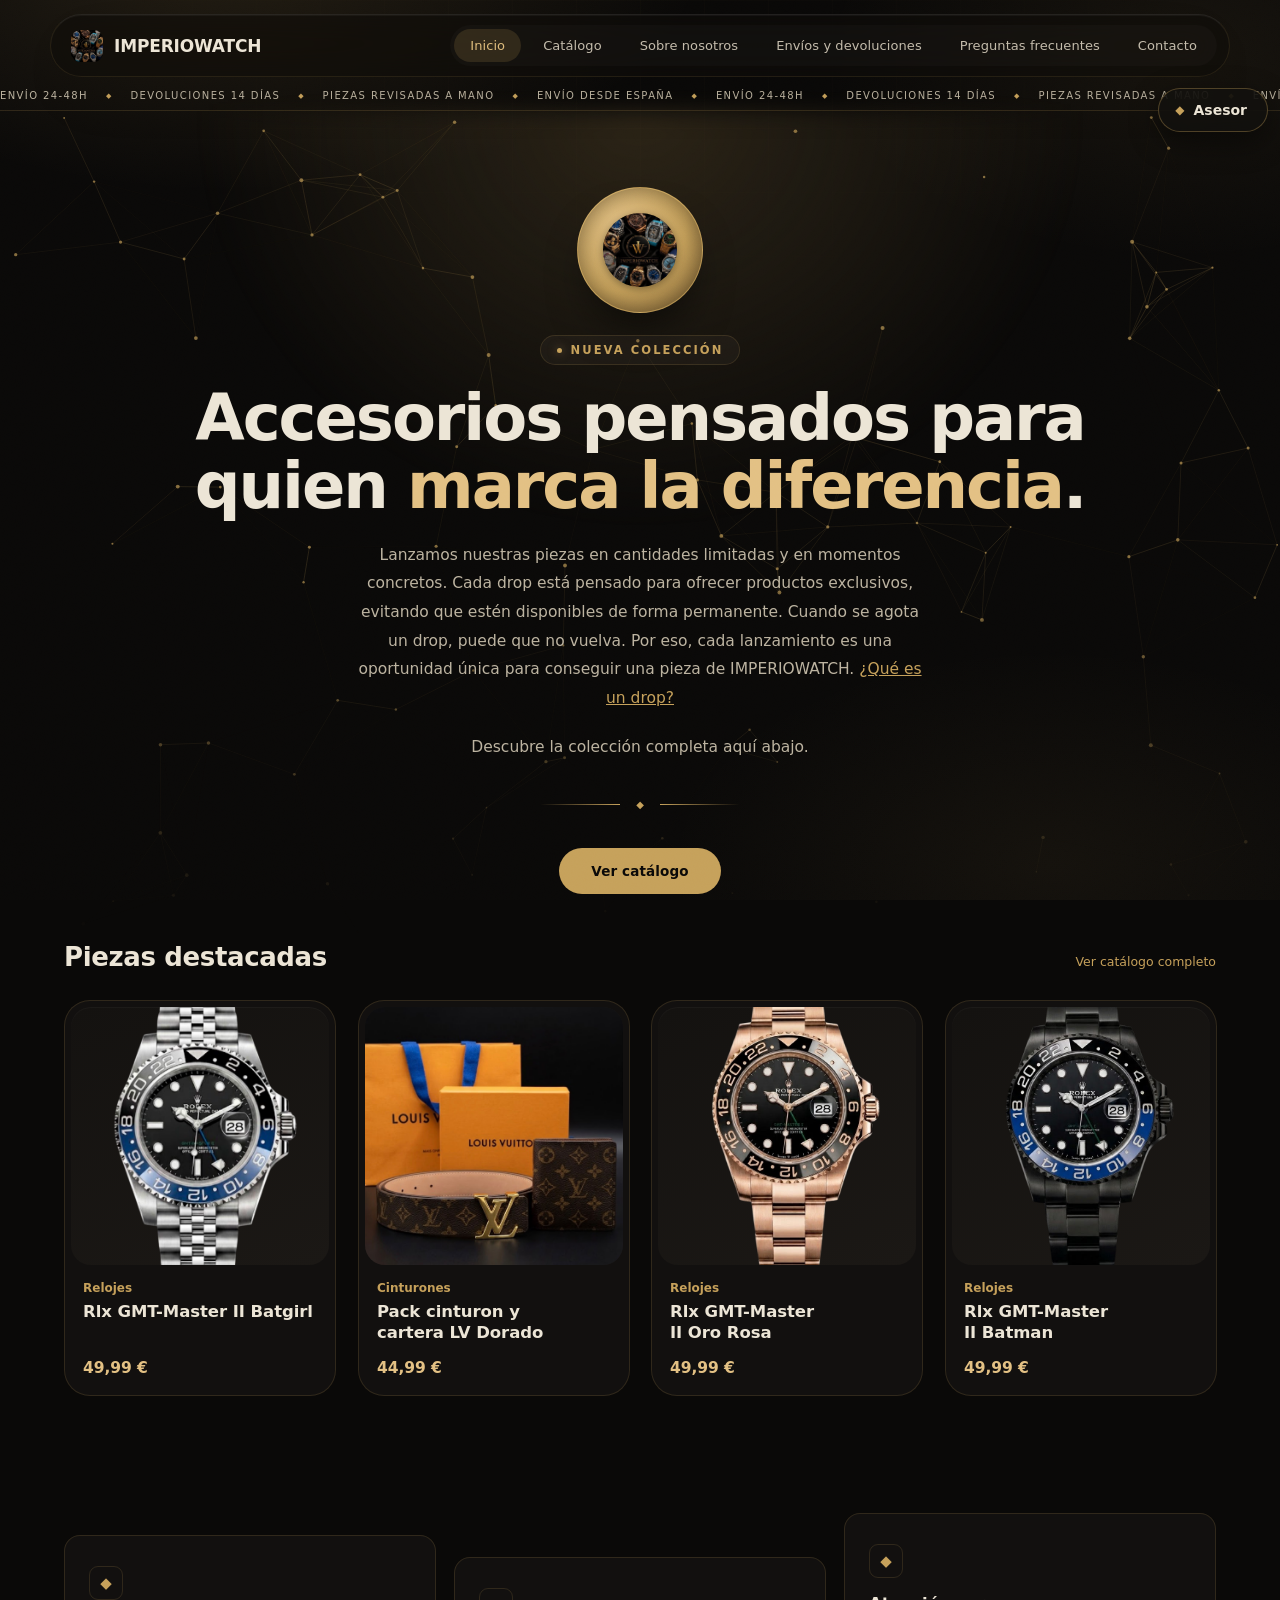
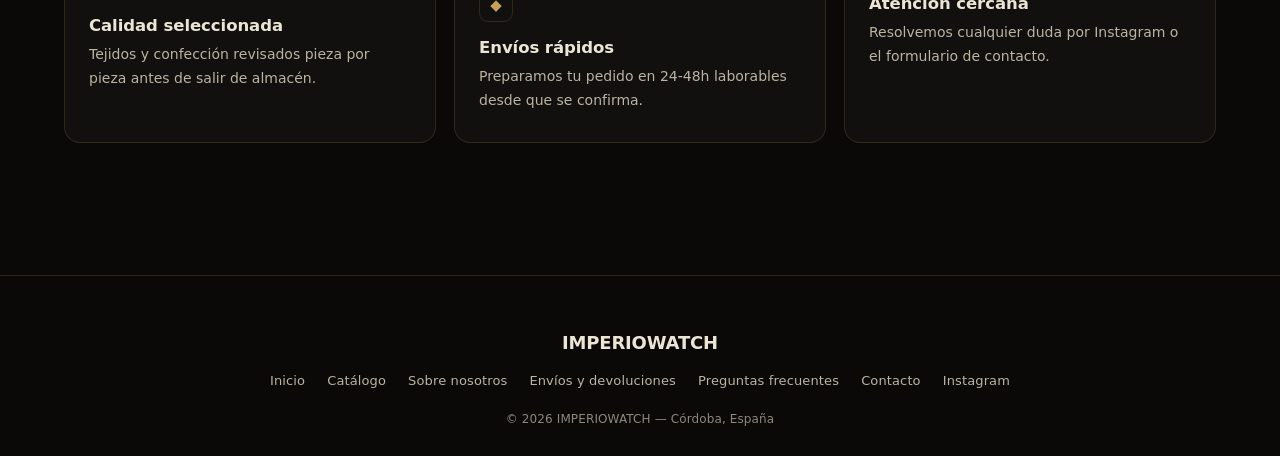
==== commit d6d5ecad: "Add files via upload" ====
--- a/index.html
+++ b/index.html
@@ -2,7 +2,7 @@
 <html lang="es">
   <head>
     <meta charset="UTF-8" />
-    <meta name="viewport" content="width=device-width, initial-scale=1.0" />
+    <meta name="viewport" content="width=device-width, initial-scale=1.0, viewport-fit=cover, interactive-widget=resizes-content" />
     <title>IMPERIOWATCH — Accesorios con carácter</title>
     <meta
       name="description"
--- a/css/style.css
+++ b/css/style.css
@@ -40,7 +40,8 @@
 }
 
 *{margin:0;padding:0;box-sizing:border-box;}
-html{scrollbar-color:var(--bronze) var(--void); scrollbar-width:thin; scroll-behavior:smooth;}
+html{scrollbar-color:var(--bronze) var(--void); scrollbar-width:thin; scroll-behavior:smooth;
+  -webkit-tap-highlight-color:transparent; -webkit-text-size-adjust:100%;}
 
 body{
   background:var(--void);
@@ -49,6 +50,9 @@
   font-weight:300;
   font-size:15px;
   min-height:100vh;
+  min-height:100dvh;
+  padding-left:env(safe-area-inset-left, 0px);
+  padding-right:env(safe-area-inset-right, 0px);
   overflow-x:hidden;
 }
 
@@ -144,8 +148,9 @@
 
 body.page-leaving{animation:pageLeave .3s var(--ease-in-out) forwards;}
 @keyframes pageLeave{to{opacity:0;transform:translateY(-6px);}}
-body{animation:pageEnter .5s var(--ease-out) both;}
-@keyframes pageEnter{from{opacity:0;transform:translateY(10px) scale(.99);}to{opacity:1;transform:translateY(0) scale(1);}}
+/* backwards, no both: con forwards el body se queda con un transform animado y pasa a ser el bloque contenedor de los position:fixed (menú, asesor) */
+body{animation:pageEnter .5s var(--ease-out) backwards;}
+@keyframes pageEnter{from{opacity:0;transform:translateY(10px) scale(.99);}to{opacity:1;transform:none;}}
 
 /* ================================================
    HEADER — nav flotante tipo isla de cristal
@@ -173,7 +178,9 @@
 }
 .brand{display:flex;align-items:center;gap:11px;font-family:var(--font-display);font-weight:700;font-size:17px;letter-spacing:-0.01em;color:var(--bone);}
 .brand img{width:32px;height:32px;border-radius:9px;transition:transform .6s var(--ease-spring);}
-.brand:hover img{transform:rotate(8deg) scale(1.08);}
+@media (hover:hover) and (pointer:fine){
+  .brand:hover img{transform:rotate(8deg) scale(1.08);}
+}
 
 nav.main-links{display:flex;gap:6px;background:rgba(255,255,255,0.02);border-radius:999px;padding:4px;}
 nav.main-links a{
@@ -192,7 +199,10 @@
 @media (hover:hover) and (pointer:fine){
   nav.main-links a:hover::before{opacity:1;transform:scale(1);}
 }
-nav.main-links a:hover, nav.main-links a.active{color:var(--gold-bright);}
+nav.main-links a.active{color:var(--gold-bright);}
+@media (hover:hover) and (pointer:fine){
+  nav.main-links a:hover{color:var(--gold-bright);}
+}
 nav.main-links a.active::before{opacity:1;transform:scale(1);background:rgba(198,161,91,0.16);}
 
 .nav-toggle{
@@ -200,7 +210,9 @@
   width:38px;height:38px;padding:0;cursor:pointer;flex-direction:column;align-items:center;justify-content:center;gap:5px;
   transition:border-color .3s ease, background .3s ease;
 }
-.nav-toggle:hover{border-color:var(--gold);background:rgba(198,161,91,0.08);}
+@media (hover:hover) and (pointer:fine){
+  .nav-toggle:hover{border-color:var(--gold);background:rgba(198,161,91,0.08);}
+}
 .nav-toggle .bar{width:16px;height:1.5px;background:var(--gold);transition:transform .4s var(--ease-spring), opacity .2s ease;}
 .nav-toggle.open .bar:nth-child(1){transform:translateY(6.5px) rotate(45deg);}
 .nav-toggle.open .bar:nth-child(2){opacity:0;}
@@ -285,7 +297,9 @@
   background:linear-gradient(115deg, transparent, rgba(255,255,255,0.55), transparent);
   transform:skewX(-18deg);transition:left .65s ease;
 }
-.btn:hover::before{left:130%;}
+@media (hover:hover) and (pointer:fine){
+  .btn:hover::before{left:130%;}
+}
 @media (hover:hover) and (pointer:fine){
   .btn:hover{background:var(--gold-bright);transform:translateY(-2px);box-shadow:0 14px 30px -10px rgba(198,161,91,0.5);}
 }
@@ -301,7 +315,9 @@
 .section-head{display:flex;align-items:baseline;justify-content:space-between;gap:16px;margin-bottom:28px;}
 .section-head h2{font-size:26px;}
 .section-head .see-all{font-size:12.5px;font-weight:500;color:var(--gold);border-bottom:1px solid transparent;transition:border-color .25s ease, color .25s ease;white-space:nowrap;}
-.section-head .see-all:hover{border-color:var(--gold);color:var(--gold-bright);}
+@media (hover:hover) and (pointer:fine){
+  .section-head .see-all:hover{border-color:var(--gold);color:var(--gold-bright);}
+}
 @media (max-width:480px){.section-head{flex-direction:column;align-items:flex-start;gap:6px;}}
 
 .filters{display:flex;flex-wrap:wrap;gap:9px;justify-content:center;margin-bottom:48px;}
@@ -372,7 +388,9 @@
 .card .cat{font-size:10px;letter-spacing:0.12em;color:var(--gold);text-transform:uppercase;}
 .card h3{font-size:16.5px;font-weight:600;line-height:1.3;}
 .card h3 a{transition:color .3s ease;}
-.card:hover h3 a{color:var(--gold-bright);}
+@media (hover:hover) and (pointer:fine){
+  .card:hover h3 a{color:var(--gold-bright);}
+}
 .card .price{margin-top:auto;padding-top:10px;font-size:14.5px;color:var(--gold-bright);font-weight:500;}
 
 /* ================================================
@@ -406,7 +424,9 @@
 
 .product-view .details > *{opacity:0;transform:translateY(16px);animation:fadeUpMotion .7s var(--ease-out) forwards;}
 .product-view .details .crumb{display:inline-block;font-family:var(--font-display);font-size:13px;font-weight:500;color:var(--bone-dim);margin-bottom:16px;transition:color .25s;animation-delay:.06s;}
-.product-view .details .crumb:hover{color:var(--gold-bright);}
+@media (hover:hover) and (pointer:fine){
+  .product-view .details .crumb:hover{color:var(--gold-bright);}
+}
 .product-view .details .cat{font-family:var(--font-display);font-size:13px;font-weight:600;letter-spacing:0;color:var(--gold);animation-delay:.14s;}
 .product-view .details h1{font-size:clamp(28px,3.4vw,38px);margin-top:12px;font-weight:700;animation-delay:.22s;}
 .product-view .details .price{font-family:var(--font-display);font-size:26px;font-weight:600;letter-spacing:-0.012em;font-variant-numeric:tabular-nums;color:var(--gold-bright);margin:20px 0;animation-delay:.3s;}
@@ -418,9 +438,11 @@
   border:1px solid var(--glass-border);border-radius:999px;padding:9px 18px;font-family:var(--font-body);font-size:13.5px;font-weight:500;
   cursor:pointer;transition:all .25s var(--ease-out);
 }
-.opt-pills span:hover, .opt-pills span.sel{border-color:var(--gold);color:var(--gold-bright);background:rgba(198,161,91,0.08);}
+.opt-pills span.sel{border-color:var(--gold);color:var(--gold-bright);background:rgba(198,161,91,0.08);}
 .opt-pills span:active{transform:scale(.94);transition:transform 100ms ease-out;}
-@media (hover:hover) and (pointer:fine){.opt-pills span:hover{transform:translateY(-2px);}}
+@media (hover:hover) and (pointer:fine){
+  .opt-pills span:hover{border-color:var(--gold);color:var(--gold-bright);background:rgba(198,161,91,0.08);transform:translateY(-2px);}
+}
 .product-view .details .purchase-box{animation-delay:.54s;}
 @media (max-width:760px){.product-view{grid-template-columns:1fr;gap:36px;}}
 
@@ -482,7 +504,9 @@
   font-size:12.5px;font-weight:500;color:var(--bone-dim);border:1px solid var(--glass-border);
   border-radius:999px;padding:10px 22px;transition:all .25s ease;
 }
-.contact-links a:hover{border-color:var(--gold);color:var(--gold-bright);}
+@media (hover:hover) and (pointer:fine){
+  .contact-links a:hover{border-color:var(--gold);color:var(--gold-bright);}
+}
 
 /* ================================================
    FAQ
@@ -513,7 +537,9 @@
 .purchase-dot{width:6px;height:6px;border-radius:50%;background:var(--gold);box-shadow:0 0 12px rgba(198,161,91,.45);}
 .instagram-btn{display:flex;align-items:center;justify-content:center;gap:12px;background:var(--gold);color:#0b0907;border-color:var(--gold);font-weight:700;}
 .instagram-btn span{font-size:16px;line-height:1;}
-.instagram-btn:hover{color:#0b0907;}
+@media (hover:hover) and (pointer:fine){
+  .instagram-btn:hover{color:#0b0907;}
+}
 
 .order-page{max-width:1180px;margin:0 auto;padding:30px 28px 100px;}
 .order-head{max-width:760px;margin-bottom:48px;}
@@ -566,8 +592,10 @@
 footer.site .f-links{display:flex;gap:22px;justify-content:center;flex-wrap:wrap;margin-bottom:24px;}
 footer.site .f-links a{position:relative;font-size:11px;letter-spacing:0.08em;color:var(--bone-dim);transition:color .25s;}
 footer.site .f-links a::after{content:'';position:absolute;left:0;bottom:-3px;width:0;height:1px;background:var(--gold-bright);transition:width .3s ease;}
-footer.site .f-links a:hover{color:var(--gold-bright);}
-footer.site .f-links a:hover::after{width:100%;}
+@media (hover:hover) and (pointer:fine){
+  footer.site .f-links a:hover{color:var(--gold-bright);}
+  footer.site .f-links a:hover::after{width:100%;}
+}
 footer.site .copyright{font-size:10px;letter-spacing:0.06em;color:var(--bone-dim);opacity:0.55;}
 
 /* ================================================
@@ -766,7 +794,7 @@
 #asesor-root > *{pointer-events:auto;}
 
 .asesor-fab{
-  position:absolute;right:20px;bottom:calc(20px + env(safe-area-inset-bottom, 0px));
+  position:fixed;right:12px;top:88px;bottom:auto;
   display:inline-flex;align-items:center;gap:9px;
   padding:13px 20px 13px 16px;border-radius:999px;
   background:rgba(18,16,14,.82);
@@ -792,8 +820,8 @@
 }
 
 .asesor-panel{
-  position:absolute;right:20px;bottom:calc(84px + env(safe-area-inset-bottom, 0px));
-  width:min(390px, calc(100vw - 32px));height:min(620px, calc(100dvh - 120px));
+  position:fixed;right:12px;top:146px;bottom:auto;
+  width:min(390px, calc(100vw - 32px));height:min(620px, calc(100dvh - 166px));
   display:flex;flex-direction:column;overflow:hidden;
   border-radius:20px;background:rgba(14,12,10,.94);
   -webkit-backdrop-filter:blur(22px) saturate(1.3);backdrop-filter:blur(22px) saturate(1.3);
@@ -896,20 +924,67 @@
 .asesor-aviso{margin:0;padding:0 16px 14px;font-size:12.5px;line-height:1.5;color:var(--bone-dim);}
 .asesor-aviso a{color:var(--gold-bright);text-decoration:underline;text-underline-offset:2px;}
 
-@keyframes asesorEntra{from{opacity:0;transform:translateY(12px) scale(.98);}to{opacity:1;transform:none;}}
+@keyframes asesorEntra{from{opacity:0;transform:translateY(-8px) scale(.98);}to{opacity:1;transform:none;}}
+@keyframes asesorEntraMovil{from{opacity:0;transform:translateY(12px) scale(.98);}to{opacity:1;transform:none;}}
 @keyframes asesorMsg{from{opacity:0;transform:translateY(8px);}to{opacity:1;transform:none;}}
 @keyframes asesorPunto{0%,80%,100%{opacity:.3;transform:translateY(0);}40%{opacity:1;transform:translateY(-3px);}}
 
+@media (max-width:860px){
+  .asesor-fab{right:12px;top:72px;}
+  .asesor-panel{right:12px;top:130px;height:min(620px, calc(100dvh - 146px));}
+}
 @media (max-width:640px){
-  .asesor-fab{right:14px;bottom:calc(14px + env(safe-area-inset-bottom, 0px));}
   .asesor.abierto .asesor-fab{display:none;}
   .asesor-panel{
-    left:0;right:0;bottom:0;width:100%;height:min(86dvh, 680px);
+    left:0;right:0;top:auto;bottom:0;transform:none;width:100%;height:min(86dvh, 680px);
     border-radius:20px 20px 0 0;border-bottom:0;
     padding-bottom:env(safe-area-inset-bottom, 0px);
+    animation:asesorEntraMovil .32s var(--ease-out);
   }
 }
 @media (prefers-reduced-motion:reduce){
   .asesor-panel, .asesor-fila.nuevo, .asesor-burbuja.escribiendo i{animation:none;}
   .asesor-fab, .asesor-chip, .asesor-card, .asesor-icono{transition:none;}
-}+}
+
+/* ==================================================================
+   MÓVIL NATIVO — capa de plataforma (viewport, táctil, safe areas)
+   ================================================================== */
+
+/* Menú móvil: backdrop-filter en .nav-wrap lo convertía en el bloque contenedor del
+   nav position:fixed, así que el menú medía lo mismo que la barra (58px) en vez de
+   ocupar la pantalla, y además tapaba el botón de cerrar. En móvil la barra es
+   casi opaca, así que se quita el blur ahí y el overlay vuelve a ser de pantalla completa. */
+@media (max-width:860px){
+  .nav-wrap{
+    background:rgba(15,13,11,0.94);
+    backdrop-filter:none;-webkit-backdrop-filter:none;
+    padding-top:calc(10px + env(safe-area-inset-top, 0px));
+  }
+  .brand, .nav-toggle{position:relative;z-index:41;} /* por encima del overlay abierto */
+  html:has(nav.main-links.open){overflow:hidden;}     /* el fondo no se desplaza con el menú abierto */
+  body:has(nav.main-links.open) #asesor-root{display:none;}
+}
+
+/* Tap sin retardo en todo lo pulsable */
+button, a, [role="button"], label, .opt-pills span{touch-action:manipulation;}
+
+/* El texto de un control no se selecciona con pulsación larga (el contenido sí) */
+button, .btn, .opt-pills span, nav.main-links a, .contact-links a{
+  -webkit-user-select:none;user-select:none;-webkit-touch-callout:none;
+}
+
+/* iOS hace zoom si un input tiene menos de 16px: se arregla el tamaño, no el zoom */
+@media (pointer:coarse){
+  .contact-wrap input, .contact-wrap textarea, .order-form input:not([type="checkbox"]){font-size:16px;}
+}
+
+/* Feedback al pulsar (sustituye al :hover en táctil) */
+.nav-toggle{transition:border-color .3s ease, background .3s ease, transform 100ms ease-out;}
+.nav-toggle:active{transform:scale(.92);}
+nav.main-links a:active, .faq-q:active, .section-head .see-all:active{color:var(--gold-bright);}
+.contact-links a:active{border-color:var(--gold);color:var(--gold-bright);}
+
+/* Safe areas */
+footer.site{padding-bottom:calc(30px + env(safe-area-inset-bottom, 0px));}
+.asesor-fab{right:calc(12px + env(safe-area-inset-right, 0px));}
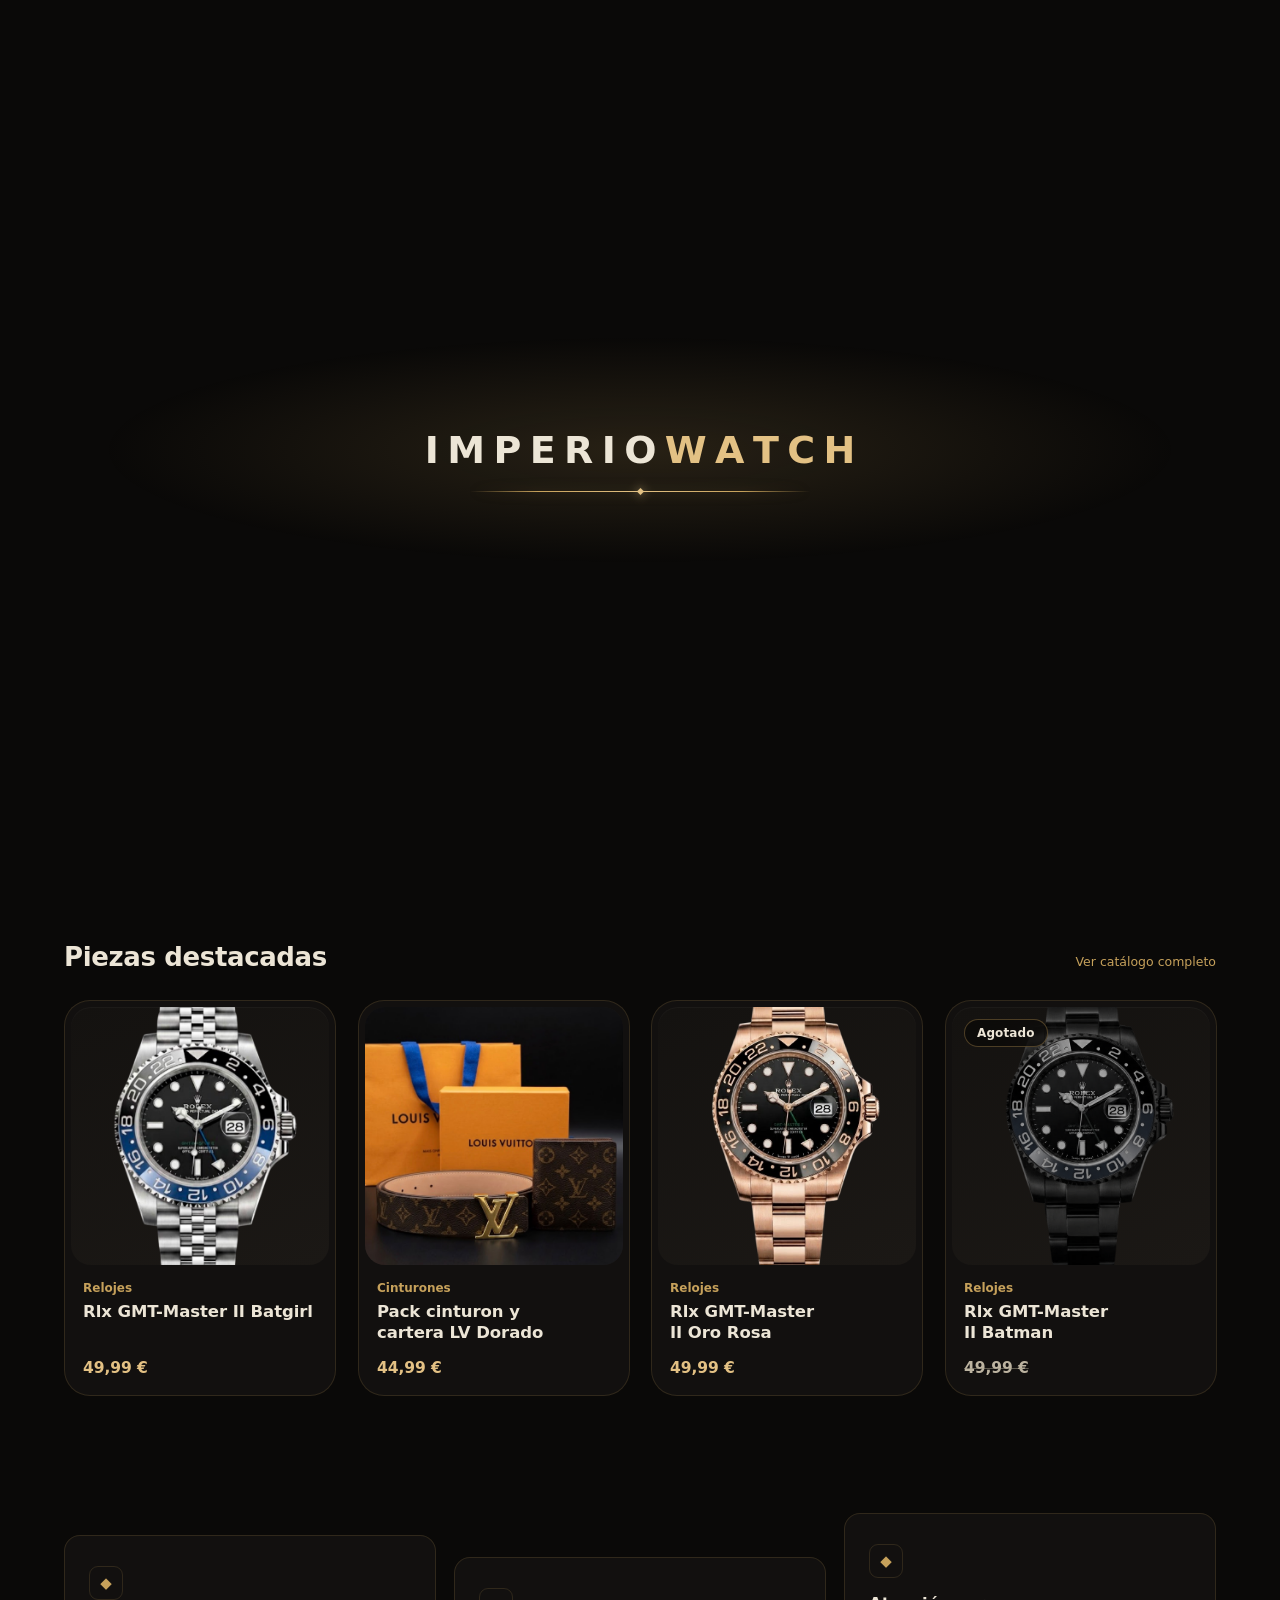
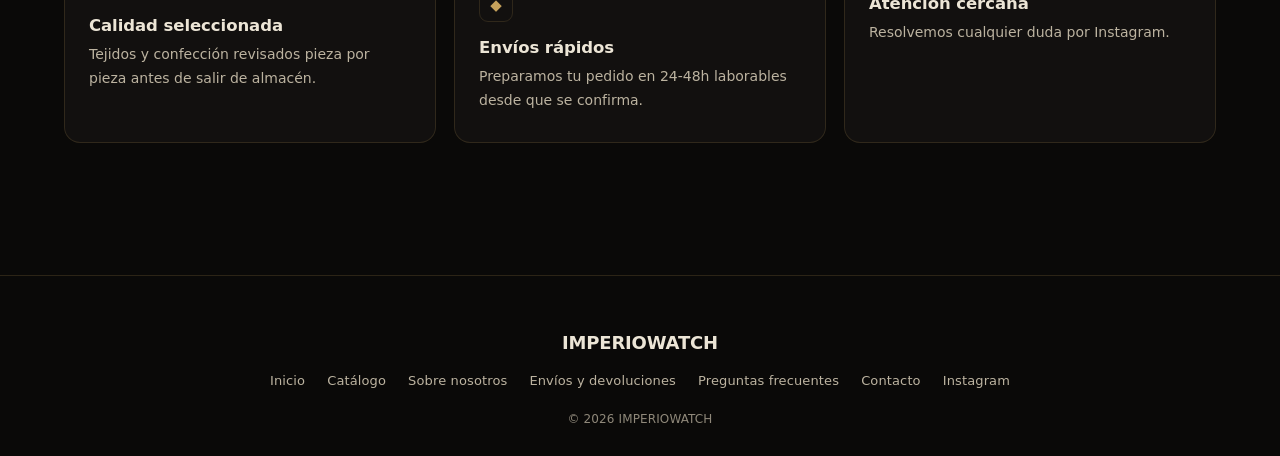
==== commit d8c0ac52: "Quitar formulario y emails, nueva intro y devoluciones, README" ====
--- a/index.html
+++ b/index.html
@@ -156,7 +156,7 @@
           <div class="icon">◆</div>
           <h3>Atención cercana</h3>
           <p>
-            Resolvemos cualquier duda por Instagram o el formulario de contacto.
+            Resolvemos cualquier duda por Instagram.
           </p>
         </div>
       </div>
@@ -178,7 +178,7 @@
           >Instagram</a
         >
       </div>
-      <div class="copyright">© 2026 IMPERIOWATCH — Córdoba, España</div>
+      <div class="copyright">© 2026 IMPERIOWATCH</div>
     </footer>
 
     <script src="js/productos.js"></script>
--- a/css/style.css
+++ b/css/style.css
@@ -123,22 +123,87 @@
 @keyframes plIn{to{opacity:1;transform:scale(1);}}
 @keyframes plPulse{0%,100%{filter:drop-shadow(0 0 6px rgba(198,161,91,0.25));}50%{filter:drop-shadow(0 0 22px rgba(198,161,91,0.55));}}
 
-.logo-intro{display:flex;flex-direction:column;align-items:center;gap:24px;}
-.logo-intro .ring-wrap{position:relative;width:108px;height:108px;display:flex;align-items:center;justify-content:center;}
+.logo-intro{position:relative;display:flex;align-items:center;justify-content:center;}
+
+/* 1 · Bisel: el anillo se dibuja y estalla hacia fuera como una onda */
+.logo-intro .ring-wrap{
+  position:absolute;left:50%;top:50%;width:108px;height:108px;margin:-54px 0 0 -54px;
+  display:flex;align-items:center;justify-content:center;pointer-events:none;
+  animation:ringBurst .9s var(--ease-out) 1s forwards;
+}
 .logo-intro svg{position:absolute;inset:0;width:100%;height:100%;overflow:visible;}
 .logo-intro .ring-bg{fill:none;stroke:var(--hairline);stroke-width:1;}
 .logo-intro .ring-draw{
   fill:none;stroke:var(--gold);stroke-width:1;stroke-linecap:round;
   stroke-dasharray:290;stroke-dashoffset:290;transform-origin:50% 50%;transform:rotate(-90deg);
-  animation:ringDraw 1.3s var(--ease-in-out) .15s forwards;
+  animation:ringDraw .9s var(--ease-in-out) .1s forwards;
   filter:drop-shadow(0 0 6px rgba(198,161,91,0.5));
 }
+.logo-intro .mono{display:none;} /* fuera la W */
 @keyframes ringDraw{to{stroke-dashoffset:0;}}
-.logo-intro .mono{font-family:var(--font-display);font-weight:700;font-size:32px;color:var(--gold-bright);opacity:0;letter-spacing:-0.02em;animation:monoIn .7s var(--ease-out) .9s forwards;}
-@keyframes monoIn{from{opacity:0;transform:scale(.6);}to{opacity:1;transform:scale(1);}}
-.logo-intro .word{display:flex;font-family:var(--font-display);font-weight:500;font-size:14px;letter-spacing:0.32em;color:var(--bone-dim);text-transform:uppercase;}
-.logo-intro .word span{opacity:0;transform:translateY(10px);animation:letterIn .5s ease forwards;}
-.logo-intro .word span.sp{width:8px;}
+@keyframes ringBurst{from{opacity:1;transform:scale(1);}to{opacity:0;transform:scale(2.8);}}
+
+/* 2 · Luz ambiente que se enciende detrás del nombre */
+#preloader.full-intro::before{
+  content:"";position:absolute;inset:0;pointer-events:none;
+  background:radial-gradient(ellipse 60% 18% at 50% 50%,rgba(198,161,91,.16),transparent 70%);
+  opacity:0;animation:plGlow 1.4s var(--ease-out) .9s forwards;
+}
+@keyframes plGlow{to{opacity:1;}}
+
+/* 3 · El nombre se despliega desde el centro hacia los lados, enfocándose */
+.logo-intro .word{
+  position:relative;display:flex;font-family:var(--font-display);font-weight:600;
+  font-size:clamp(22px,7.6vw,38px);letter-spacing:.22em;padding-left:.22em; /* compensa el espacio tras la última letra */
+  color:var(--bone);text-transform:uppercase;
+}
+.logo-intro .word span{
+  opacity:0;filter:blur(8px);
+  transform:translate(calc(var(--k) * -.92em),.35em); /* nace en el centro */
+  animation:letterIn .8s var(--ease-out) calc(1.05s + var(--d) * 60ms) forwards,
+            letterShine .55s ease calc(1.85s + (var(--k) + 5.5) * 40ms) !important; /* !important: pisa los animation-delay en línea del HTML */
+}
+.logo-intro .word span.sp{display:none;} /* marca en una sola palabra: IMPERIOWATCH */
+.logo-intro .word span:nth-child(n+9){color:var(--gold-bright);} /* WATCH en dorado */
+/* IMPERIO nace dorado y se enfría hasta el color hueso */
+.logo-intro .word span:nth-child(-n+7){
+  animation:letterIn .8s var(--ease-out) calc(1.05s + var(--d) * 60ms) forwards,
+            letterCool .9s ease calc(1.3s + var(--d) * 60ms) both,
+            letterShine .55s ease calc(1.85s + (var(--k) + 5.5) * 40ms) !important;
+}
+.logo-intro .word span:nth-child(1){--k:-5.5;--d:5}.logo-intro .word span:nth-child(2){--k:-4.5;--d:4}
+.logo-intro .word span:nth-child(3){--k:-3.5;--d:3}.logo-intro .word span:nth-child(4){--k:-2.5;--d:2}
+.logo-intro .word span:nth-child(5){--k:-1.5;--d:1}.logo-intro .word span:nth-child(6){--k:-.5;--d:0}
+.logo-intro .word span:nth-child(7){--k:.5;--d:0}
+.logo-intro .word span:nth-child(9){--k:1.5;--d:1}.logo-intro .word span:nth-child(10){--k:2.5;--d:2}
+.logo-intro .word span:nth-child(11){--k:3.5;--d:3}.logo-intro .word span:nth-child(12){--k:4.5;--d:4}
+.logo-intro .word span:nth-child(13){--k:5.5;--d:5}
+@keyframes letterIn{to{opacity:1;filter:blur(0);transform:none;}}
+@keyframes letterCool{from{color:var(--gold-bright);}to{color:var(--bone);}}
+
+/* 4 · Destello: un brillo recorre las letras de izquierda a derecha */
+@keyframes letterShine{
+  0%,100%{text-shadow:0 0 0 rgba(255,226,160,0);}
+  45%{color:#fff7e3;text-shadow:0 0 16px rgba(255,226,160,.75);}
+}
+
+/* 5 · Ornamento: rombo dorado y línea que se abre desde él */
+.logo-intro::after{
+  content:"";position:absolute;left:50%;top:calc(100% + 17px);width:5px;height:5px;margin-left:-2.5px;
+  background:var(--gold-bright);box-shadow:0 0 10px rgba(227,193,132,.8);
+  opacity:0;transform:rotate(45deg) scale(.4);
+  animation:diamondIn .5s var(--ease-out) 1.65s forwards;
+}
+@keyframes diamondIn{to{opacity:1;transform:rotate(45deg) scale(1);}}
+.logo-intro .word::after{
+  content:"";position:absolute;left:12%;right:12%;bottom:-20px;height:1px;
+  background:linear-gradient(90deg,transparent,var(--gold) 20%,var(--gold-bright) 50%,var(--gold) 80%,transparent);
+  filter:drop-shadow(0 0 6px rgba(198,161,91,.5));
+  transform:scaleX(0);transform-origin:center;
+  animation:wordLine .7s var(--ease-in-out) 1.75s forwards;
+}
+@keyframes wordLine{to{transform:scaleX(1);}}
+
 #preloader.hide .logo-intro{transition:opacity .4s ease;opacity:0;}
 #preloader.full-intro .pl-mark{display:none;}
 #preloader.quick .logo-intro{display:none;}
@@ -499,7 +564,7 @@
 }
 .contact-wrap input:focus, .contact-wrap textarea:focus{border-color:var(--gold);box-shadow:0 0 0 3px rgba(198,161,91,0.08);}
 .contact-wrap input::placeholder, .contact-wrap textarea::placeholder{color:var(--bone-dim);}
-.contact-links{display:flex;gap:20px;margin-top:36px;justify-content:center;flex-wrap:wrap;}
+.contact-links{display:flex;gap:20px;margin-top:0px;justify-content:center;flex-wrap:wrap;}
 .contact-links a{
   font-size:12.5px;font-weight:500;color:var(--bone-dim);border:1px solid var(--glass-border);
   border-radius:999px;padding:10px 22px;transition:all .25s ease;
@@ -572,7 +637,8 @@
 .form-help{margin:0;color:var(--bone-dim);font-size:11px;line-height:1.65;text-align:center;}
 .order-form .btn{width:100%;box-sizing:border-box;}
 .order-success{text-align:center;padding:20px 10px 8px;}
-.order-success[hidden]{display:none;}
+.order-form[hidden]{display:none;}
+.order-success{scroll-margin-top:90px;} /* para que la cabecera fija no lo tape */
 .success-icon{width:52px;height:52px;border:1px solid var(--gold);border-radius:50%;display:grid;place-items:center;margin:0 auto 22px;color:var(--gold-bright);font-size:22px;}
 .order-success h2{font-size:30px;margin:12px 0;}
 .order-success p{color:var(--bone-dim);line-height:1.8;font-size:13px;max-width:520px;margin:0 auto 24px;}
@@ -988,3 +1054,61 @@
 /* Safe areas */
 footer.site{padding-bottom:calc(30px + env(safe-area-inset-bottom, 0px));}
 .asesor-fab{right:calc(12px + env(safe-area-inset-right, 0px));}
+
+/* ==================================================================
+   CATÁLOGO: búsqueda, orden y "solo disponibles" · COMPARTIR
+   ================================================================== */
+.sr-only{position:absolute;width:1px;height:1px;padding:0;margin:-1px;overflow:hidden;clip:rect(0,0,0,0);white-space:nowrap;border:0;}
+
+.toolbar{display:flex;flex-wrap:wrap;gap:10px;align-items:center;max-width:860px;margin:0 auto 18px;}
+.toolbar .search{position:relative;flex:1 1 300px;min-width:0;display:block;}
+.toolbar .search svg{position:absolute;left:16px;top:50%;translate:0 -50%;width:16px;height:16px;color:var(--bone-dim);pointer-events:none;}
+.toolbar input[type="search"]{
+  width:100%;height:46px;padding:0 16px 0 42px;border-radius:999px;
+  background:var(--glass);border:1px solid var(--glass-border);color:var(--bone);
+  font:400 16px var(--font-body);outline:none;-webkit-appearance:none;appearance:none;
+  transition:border-color .3s ease, box-shadow .3s ease;
+}
+.toolbar input[type="search"]::placeholder{color:var(--bone-dim);}
+.toolbar input[type="search"]:focus{border-color:var(--gold);box-shadow:0 0 0 3px rgba(198,161,91,0.08);}
+.toolbar select{
+  height:46px;padding:0 40px 0 18px;border-radius:999px;cursor:pointer;
+  -webkit-appearance:none;appearance:none;
+  background:var(--glass) url("data:image/svg+xml,%3Csvg xmlns='http://www.w3.org/2000/svg' width='12' height='8' viewBox='0 0 12 8' fill='none' stroke='%23c6a15b' stroke-width='1.6' stroke-linecap='round' stroke-linejoin='round'%3E%3Cpath d='M1 1.5l5 5 5-5'/%3E%3C/svg%3E") no-repeat right 16px center / 12px;
+  border:1px solid var(--glass-border);color:var(--bone);font:500 16px var(--font-body);
+  transition:border-color .3s ease;
+}
+.toolbar select:focus-visible{border-color:var(--gold);}
+.toolbar select option{background:var(--charcoal);color:var(--bone);}
+.toggle-disp{
+  height:46px;padding:0 20px;border-radius:999px;cursor:pointer;
+  background:var(--glass);border:1px solid var(--glass-border);color:var(--bone-dim);
+  font:500 14px var(--font-body);white-space:nowrap;
+  transition:background .25s var(--ease-out), border-color .25s ease, color .25s ease, transform .18s ease;
+}
+.toggle-disp:active{transform:scale(.95);transition:transform 100ms ease-out;}
+.toggle-disp[aria-pressed="true"]{background:var(--gold);border-color:var(--gold);color:var(--void);}
+@media (hover:hover) and (pointer:fine){
+  .toggle-disp:hover{border-color:var(--gold);color:var(--gold-bright);}
+  .toggle-disp[aria-pressed="true"]:hover{color:var(--void);}
+}
+@media (max-width:560px){
+  .toolbar .search{flex-basis:100%;}
+  .toolbar .sort{flex:1 1 0;min-width:0;}
+  .toolbar select{width:100%;}
+  .toggle-disp{flex:0 0 auto;}
+}
+
+.filters{margin-bottom:18px;}
+.result-count{text-align:center;font-size:13px;color:var(--bone-dim);margin:0 0 28px;min-height:1.3em;}
+
+/* al teclear/ordenar no se repite la entrada escalonada de las tarjetas */
+:where(.grid.sin-anim) .card{animation:none;opacity:1;translate:0 0;}
+
+.vacio{grid-column:1/-1;text-align:center;padding:56px 0 24px;color:var(--bone-dim);}
+.vacio p{margin-bottom:20px;font-size:15px;}
+
+/* ---------- ficha: compartir ---------- */
+.btn-row{display:grid;grid-template-columns:1fr 1fr;gap:11px;}
+.btn-row .btn{display:inline-flex;align-items:center;justify-content:center;gap:8px;padding-left:14px;padding-right:14px;text-align:center;}
+.btn-row .btn svg{width:16px;height:16px;flex:none;}
